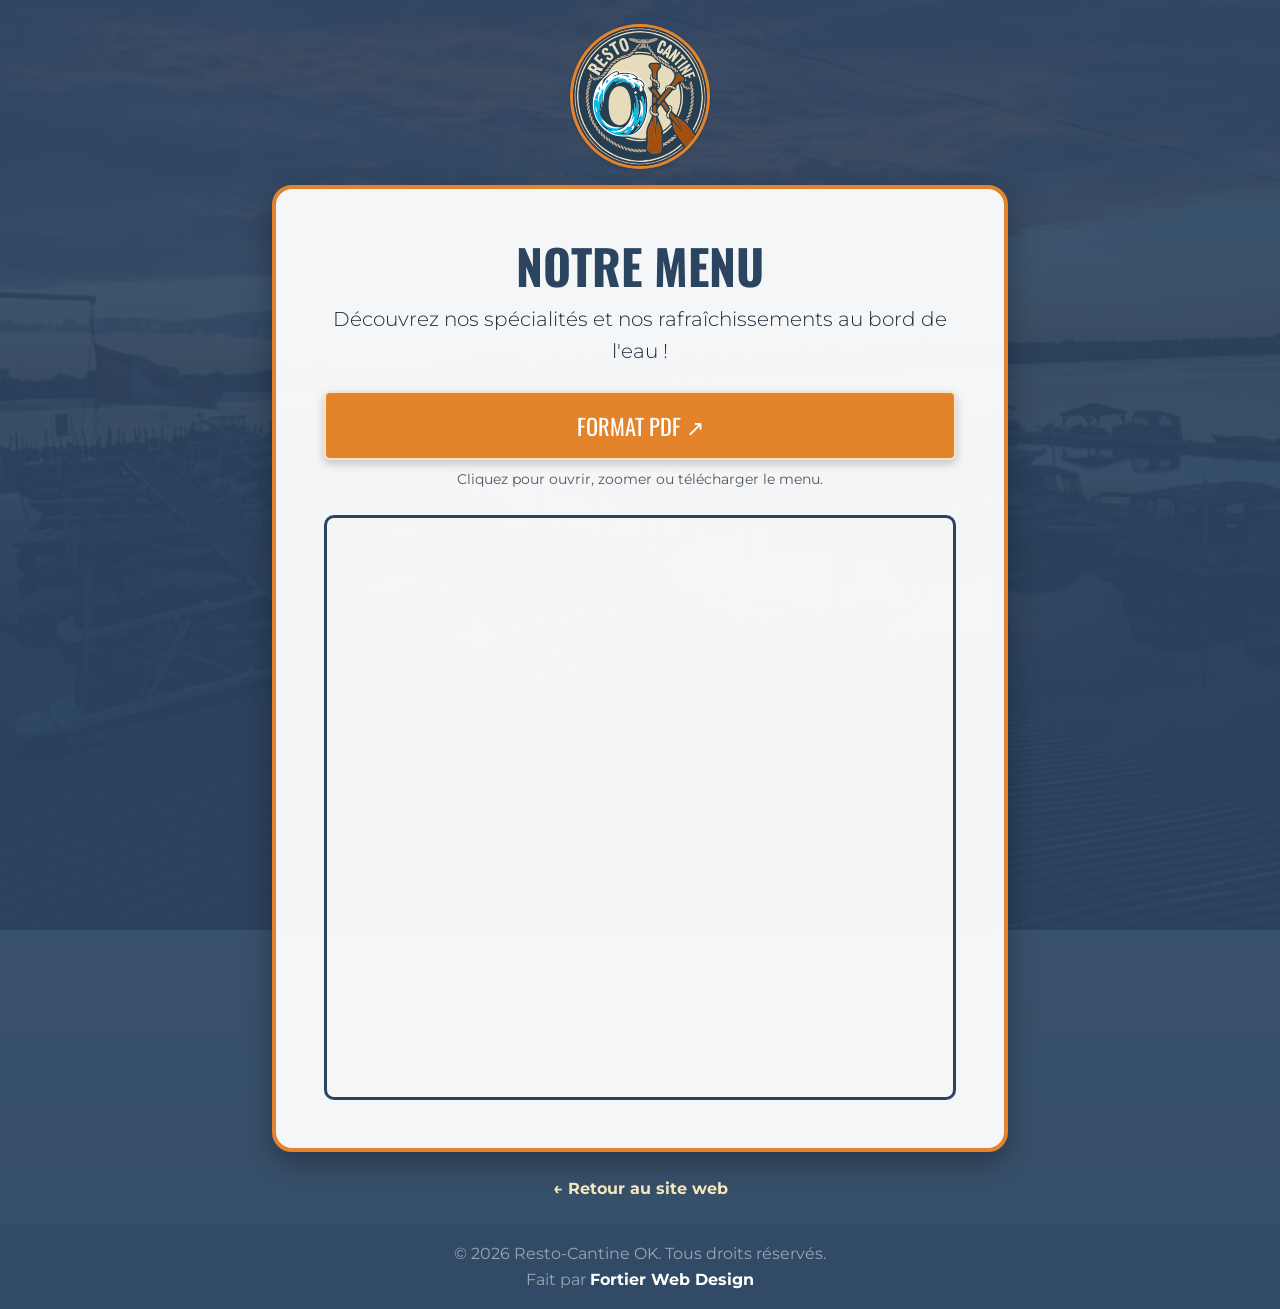
==== menu.html @ a5ab6b42 ".." ====
<!DOCTYPE html>
<html lang="fr">

<head>
    <meta charset="UTF-8">
    <meta name="viewport" content="width=device-width, initial-scale=1.0">
    <title>Notre Menu | Resto-Cantine OK</title>

    <meta name="description" content="Consultez le menu en ligne du Resto-Cantine OK à Sabrevois.">
    <meta name="robots" content="noindex, follow"> <link href="https://cdn.jsdelivr.net/npm/bootstrap@5.3.0/dist/css/bootstrap.min.css" rel="stylesheet">
    <link href="https://fonts.googleapis.com/css2?family=Oswald:wght@500;700&family=Montserrat:wght@400;700&display=swap" rel="stylesheet">
    
    <link rel="stylesheet" href="style.css">
    <style>
        /* Styles spécifiques pour la page Menu QR */
        .menu-bg {
            background: linear-gradient(rgba(43, 69, 97, 0.9), rgba(43, 69, 97, 0.95)), url('assets/IMG_4424.JPG') no-repeat center center fixed;
            background-size: cover;
            min-height: 100vh;
            color: white;
        }

        .menu-card {
            background-color: rgba(255, 255, 255, 0.95);
            border-radius: 20px;
            border: 4px solid var(--orange);
            box-shadow: 0 10px 30px rgba(0, 0, 0, 0.3);
            color: var(--dark-text);
        }

        .btn-menu-download {
            background-color: var(--orange);
            color: white;
            font-family: 'Oswald', sans-serif;
            font-size: 1.4rem;
            text-transform: uppercase;
            border: 2px solid var(--cream);
            padding: 12px 30px;
            transition: all 0.3s ease;
            box-shadow: 0 4px 10px rgba(0,0,0,0.2);
        }

        .btn-menu-download:hover {
            background-color: #c96f20;
            color: var(--cream);
            transform: translateY(-2px);
        }

        .pdf-container {
            position: relative;
            width: 100%;
            height: 65vh;
            border: 3px solid var(--navy);
            border-radius: 10px;
            overflow: hidden;
        }

        .back-home {
            color: var(--cream);
            text-decoration: none;
            font-weight: bold;
            transition: color 0.2s;
        }
        
        .back-home:hover {
            color: var(--orange);
        }
    </style>
</head>

<body class="menu-bg d-flex flex-column justify-content-between">

    <main class="container py-4 my-auto">
        <div class="row justify-content-center">
            <div class="col-md-10 col-lg-8 text-center">
                
                <a href="index.html">
                    <img src="assets/Logo1.6AvecFond.svg" alt="Logo Resto-Cantine OK" class="mb-3 shadow-sm" style="max-width: 140px; border-radius: 50%; border: 3px solid var(--orange);">
                </a>

                <div class="menu-card p-4 p-sm-5 mb-4">
                    <h1 class="display-5 fw-bold mb-2" style="color: var(--navy);">Notre Menu</h1>
                    <p class="lead mb-4">Découvrez nos spécialités et nos rafraîchissements au bord de l'eau !</p>
                    
                    <div class="mb-4">
                        <a href="assets/Cantine OKmenu.pdf" target="_blank" class="btn btn-menu-download w-100 py-3">
                            Format PDF ↗
                        </a>
                        <small class="text-muted d-block mt-2">Cliquez pour ouvrir, zoomer ou télécharger le menu.</small>
                    </div>

                    <div class="pdf-container d-none d-sm-block">
                        <iframe src="assets/Cantine OKmenu.pdf" width="100%" height="100%" style="border: none;">
                            <p>Votre navigateur ne prend pas en charge l'affichage des PDF. <a href="assets/Cantine OKmenu.pdf">Cliquez ici pour le télécharger.</a></p>
                        </iframe>
                    </div>
                </div>

                <p class="mb-0">
                    <a href="index.html" class="back-home">← Retour au site web</a>
                </p>

            </div>
        </div>
    </main>

    <footer class="text-center py-3" style="background-color: rgba(43, 69, 97, 0.4); border-top: none;">
        <div class="container text-white-50 fs-7">
            <p class="mb-0">© 2026 Resto-Cantine OK. Tous droits réservés.</p>
            <p class="mb-0">
                Fait par <a href="https://fortierwebdesign.ca/" class="text-white text-decoration-none fw-bold"
                    target="_blank">Fortier Web Design</a>
            </p>
        </div>
    </footer>

    <script src="https://cdn.jsdelivr.net/npm/bootstrap@5.3.0/dist/js/bootstrap.bundle.min.js"></script>
</body>

</html>
---- style.css ----
/* =========================================
   1. VARIABLES DE COULEURS
   ========================================= */
:root {
    --navy: #2B4561;       
    --orange: #E3832B;     
    --cream: #F5E6BE;      
    --ice-blue: #E3F2FD;   
    --dark-text: #1B2B3A;
}

/* =========================================
   2. RÉGLAGES GÉNÉRAUX
   ========================================= */
body {
    font-family: 'Montserrat', sans-serif;
    color: var(--dark-text);
    line-height: 1.6;
    margin: 0;
    overflow-x: hidden;
}

h1, h2, h3, h4 {
    font-family: 'Oswald', sans-serif;
    text-transform: uppercase;
}

/* =========================================
   3. SECTION HERO
   ======================================= */
.hero-section {
    background: linear-gradient(rgba(0,0,0,0.1), rgba(0,0,0,0.1)), 
                url('assets/IMG_4424.JPG');
    background-size: cover;
    background-position: center;
    min-height: 100vh;
    display: flex;
    flex-direction: column;
    justify-content: center;
    align-items: center;
}

.hero-logo {
    width: auto;
    max-width: 320px;
    height: auto;
    filter: drop-shadow(0px 10px 15px rgba(0,0,0,0.6));
}

.text-bandeau {
    background-color: rgba(43, 69, 97, 0.85);
    backdrop-filter: blur(8px);
    -webkit-backdrop-filter: blur(8px);
    border-top: 4px solid var(--orange);
    border-bottom: 4px solid var(--orange);
}

.badge-ouverture {
    display: inline-block;
    background-color: var(--orange);
    color: white;
    padding: 10px 30px;
    font-weight: bold;
    font-size: 1.6rem;
    border: 2px solid var(--cream);
    margin-top: 15px;
}

/* =========================================
   4. TITRES ET CRÈMERIE
   ========================================= */
.section-title {
    color: var(--navy);
    position: relative;
    padding-bottom: 15px;
    font-weight: 700;
}

.section-title::after {
    content: '';
    position: absolute;
    bottom: 0;
    left: 50%;
    transform: translateX(-50%);
    width: 70px;
    height: 4px;
    background-color: var(--orange);
}

.ice-cream-section { background-color: var(--ice-blue); }

.cremerie-logo {
    max-width: 260px;
    border-radius: 25px;
    border: 5px solid white;
    box-shadow: 0 10px 20px rgba(0,0,0,0.1);
}

.section-title-alt { color: var(--navy); font-weight: 700; }
.color-navy { color: var(--navy); }

/* =========================================
   5. CARTE ET FOOTER
   ========================================= */
.map-container {
    border: 8px solid var(--navy);
    border-radius: 15px;
    overflow: hidden;
    line-height: 0;
}

.border-orange {
    border-color: var(--orange) !important;
    width: 60px;
    margin: 20px auto;
    opacity: 1;
}

footer {
    background-color: var(--navy);
    border-top: 5px solid var(--orange);
}

@media (min-width: 992px) {
    .border-orange { margin: 20px 0; }
}

.navbar {
    background-color: var(--cream) !important; /* Utilise ton beige de marque #F4EAD4 */
    border-bottom: 3px solid var(--orange);    /* Ligne orange de rappel en dessous */
    box-shadow: 0 2px 10px rgba(0, 0, 0, 0.1);  /* Légère ombre pour détacher de la page au défilement */
    padding: 0.5rem 1rem;
}
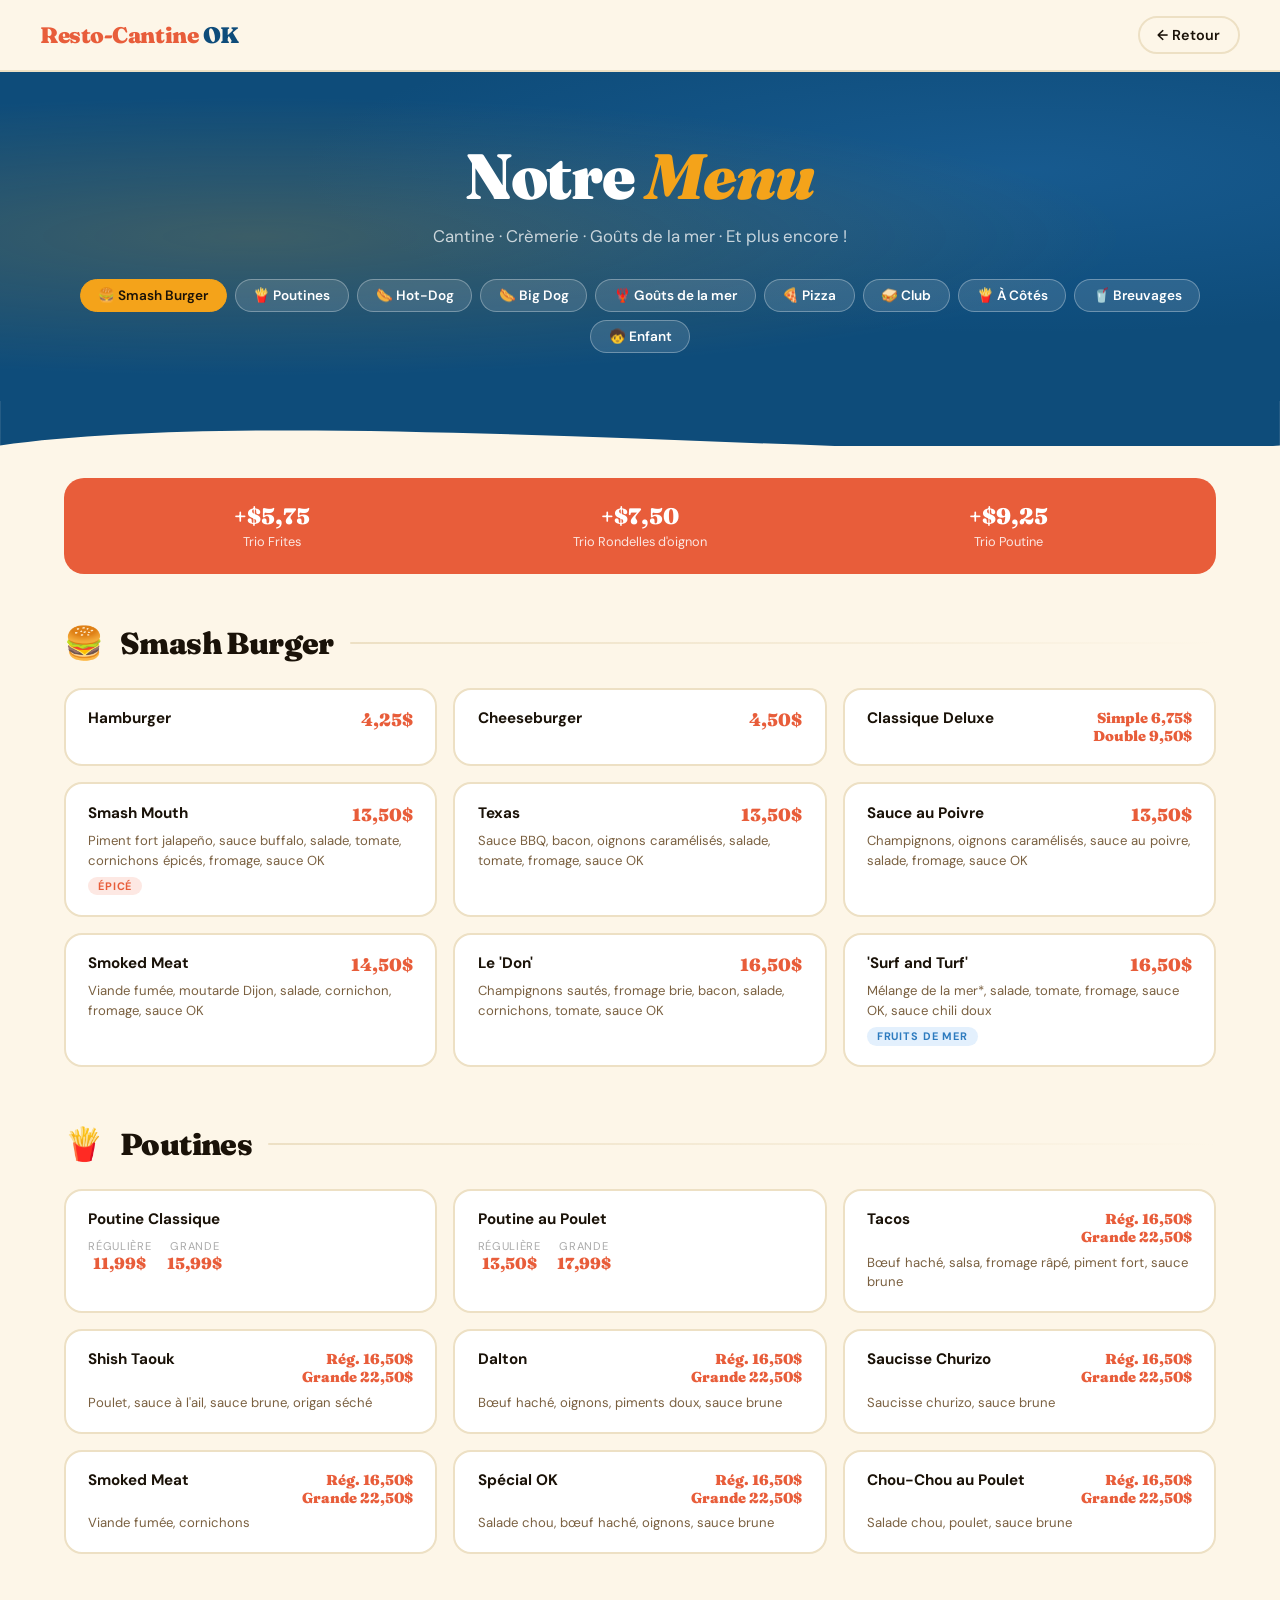
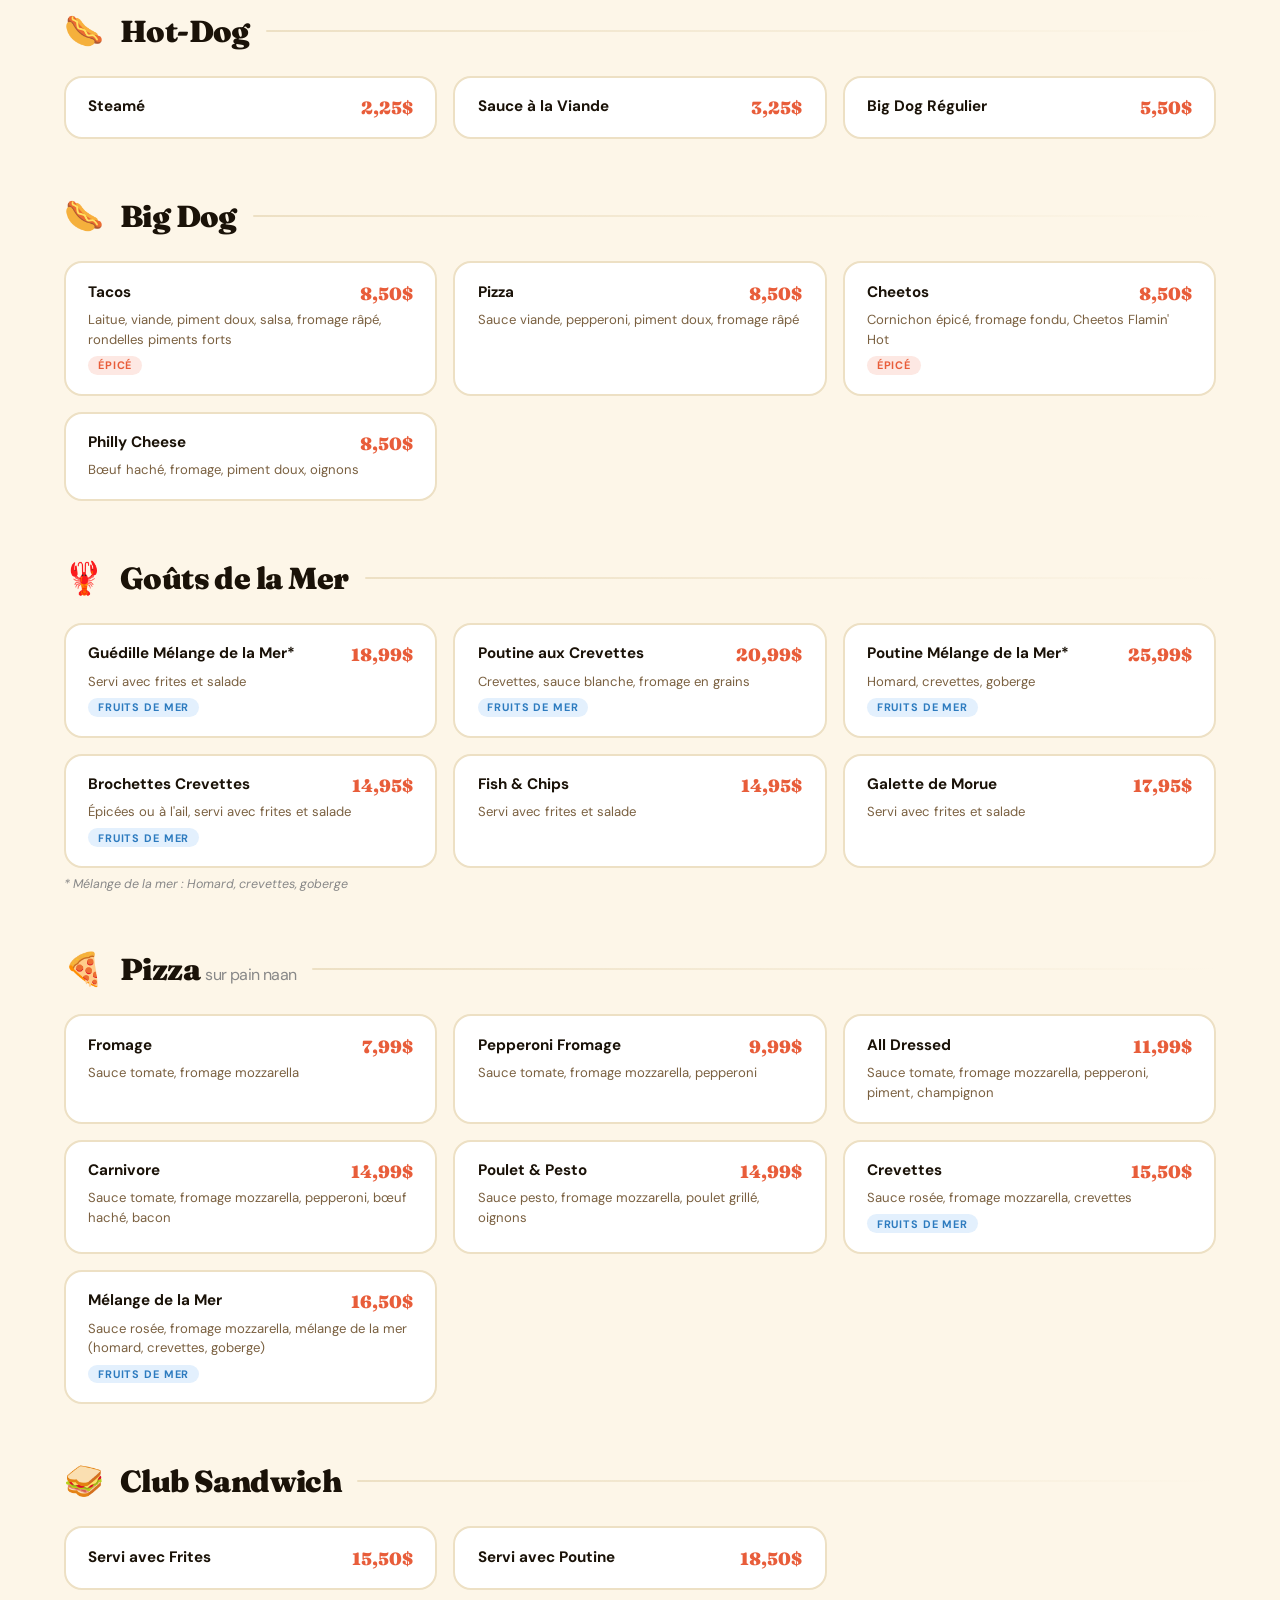
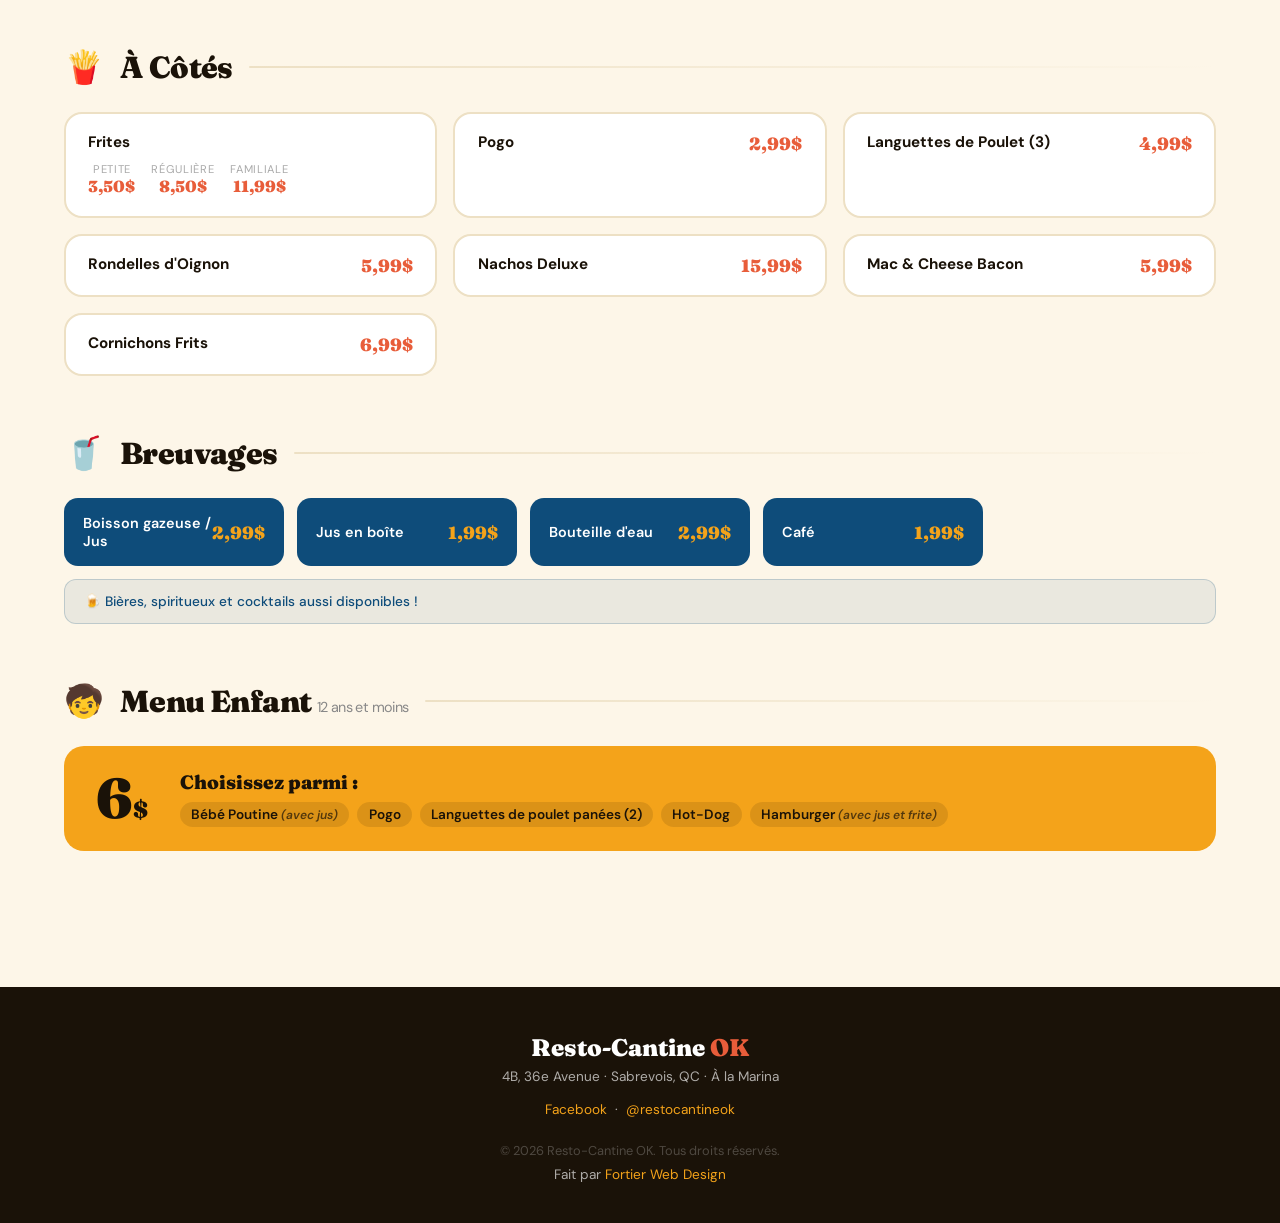
==== commit d6eaf964: "website3.0" ====
--- a/menu.html
+++ b/menu.html
@@ -1,120 +1,741 @@
 <!DOCTYPE html>
 <html lang="fr">
-
 <head>
-    <meta charset="UTF-8">
-    <meta name="viewport" content="width=device-width, initial-scale=1.0">
-    <title>Notre Menu | Resto-Cantine OK</title>
-
-    <meta name="description" content="Consultez le menu en ligne du Resto-Cantine OK à Sabrevois.">
-    <meta name="robots" content="noindex, follow"> <link href="https://cdn.jsdelivr.net/npm/bootstrap@5.3.0/dist/css/bootstrap.min.css" rel="stylesheet">
-    <link href="https://fonts.googleapis.com/css2?family=Oswald:wght@500;700&family=Montserrat:wght@400;700&display=swap" rel="stylesheet">
-    
-    <link rel="stylesheet" href="style.css">
-    <style>
-        /* Styles spécifiques pour la page Menu QR */
-        .menu-bg {
-            background: linear-gradient(rgba(43, 69, 97, 0.9), rgba(43, 69, 97, 0.95)), url('assets/IMG_4424.JPG') no-repeat center center fixed;
-            background-size: cover;
-            min-height: 100vh;
-            color: white;
-        }
-
-        .menu-card {
-            background-color: rgba(255, 255, 255, 0.95);
-            border-radius: 20px;
-            border: 4px solid var(--orange);
-            box-shadow: 0 10px 30px rgba(0, 0, 0, 0.3);
-            color: var(--dark-text);
-        }
-
-        .btn-menu-download {
-            background-color: var(--orange);
-            color: white;
-            font-family: 'Oswald', sans-serif;
-            font-size: 1.4rem;
-            text-transform: uppercase;
-            border: 2px solid var(--cream);
-            padding: 12px 30px;
-            transition: all 0.3s ease;
-            box-shadow: 0 4px 10px rgba(0,0,0,0.2);
-        }
-
-        .btn-menu-download:hover {
-            background-color: #c96f20;
-            color: var(--cream);
-            transform: translateY(-2px);
-        }
-
-        .pdf-container {
-            position: relative;
-            width: 100%;
-            height: 65vh;
-            border: 3px solid var(--navy);
-            border-radius: 10px;
-            overflow: hidden;
-        }
-
-        .back-home {
-            color: var(--cream);
-            text-decoration: none;
-            font-weight: bold;
-            transition: color 0.2s;
-        }
-        
-        .back-home:hover {
-            color: var(--orange);
-        }
-    </style>
+  <meta charset="UTF-8" />
+  <meta name="viewport" content="width=device-width, initial-scale=1.0" />
+  <title>Notre Menu | Resto-Cantine OK</title>
+  <link rel="preconnect" href="https://fonts.googleapis.com" />
+  <link rel="preconnect" href="https://fonts.gstatic.com" crossorigin />
+  <link href="https://fonts.googleapis.com/css2?family=Fraunces:ital,opsz,wght@0,9..144,400;0,9..144,700;0,9..144,900;1,9..144,400&family=DM+Sans:wght@300;400;500;600&display=swap" rel="stylesheet" />
+
+  <style>
+    *, *::before, *::after { box-sizing: border-box; margin: 0; padding: 0; }
+
+    :root {
+      --sun:   #F4A31A;
+      --coral: #E85D3A;
+      --sky:   #2D7BBF;
+      --water: #0E4C7A;
+      --cream: #FDF6E8;
+      --sand:  #EDE0C4;
+      --dark:  #1A1208;
+      --white: #FFFFFF;
+      --r: Fraunces, Georgia, serif;
+      --s: 'DM Sans', sans-serif;
+    }
+
+    html { scroll-behavior: smooth; }
+    body {
+      font-family: var(--s);
+      background: var(--cream);
+      color: var(--dark);
+      overflow-x: hidden;
+    }
+
+    /* ── NAV ── */
+    nav {
+      position: sticky; top: 0; z-index: 100;
+      display: flex; align-items: center; justify-content: space-between;
+      padding: 1rem 2.5rem;
+      background: rgba(253,246,232,0.95);
+      backdrop-filter: blur(10px);
+      border-bottom: 2px solid var(--sand);
+    }
+    .logo {
+      font-family: var(--r);
+      font-size: 1.4rem; font-weight: 900;
+      color: var(--coral); text-decoration: none;
+      letter-spacing: -0.02em;
+    }
+    .logo span { color: var(--water); }
+    .back-btn {
+      display: inline-flex; align-items: center; gap: 0.4rem;
+      font-size: 0.9rem; font-weight: 600;
+      color: var(--dark); text-decoration: none;
+      padding: 0.5rem 1.1rem;
+      border: 2px solid var(--sand);
+      border-radius: 100px;
+      transition: all 0.2s;
+    }
+    .back-btn:hover { border-color: var(--coral); color: var(--coral); }
+
+    /* ── HERO BANNER ── */
+    .menu-hero {
+      background: var(--water);
+      padding: 4rem 2rem 3rem;
+      text-align: center;
+      position: relative;
+      overflow: hidden;
+    }
+    .menu-hero::before {
+      content: '';
+      position: absolute; inset: 0;
+      background: radial-gradient(ellipse at 20% 50%, rgba(244,163,26,0.2) 0%, transparent 60%),
+                  radial-gradient(ellipse at 80% 30%, rgba(45,123,191,0.3) 0%, transparent 50%);
+    }
+    .menu-hero-inner { position: relative; z-index: 1; }
+    .menu-hero h1 {
+      font-family: var(--r);
+      font-size: clamp(2.5rem, 5vw, 4rem);
+      font-weight: 900;
+      color: var(--white);
+      letter-spacing: -0.02em;
+      margin-bottom: 0.6rem;
+    }
+    .menu-hero h1 em { font-style: italic; color: var(--sun); }
+    .menu-hero p {
+      color: rgba(255,255,255,0.75);
+      font-size: 1.05rem;
+      margin-bottom: 2rem;
+    }
+
+    /* ── FILTER TABS ── */
+    .filter-tabs {
+      display: flex; flex-wrap: wrap; gap: 0.5rem;
+      justify-content: center;
+      padding: 0 1rem;
+      position: relative; z-index: 1;
+    }
+    .tab-btn {
+      display: inline-block;
+      text-decoration: none;
+      background: rgba(255,255,255,0.12);
+      border: 1.5px solid rgba(255,255,255,0.3);
+      color: var(--white);
+      padding: 0.45rem 1.1rem;
+      border-radius: 100px;
+      font-size: 0.85rem;
+      font-weight: 600;
+      cursor: pointer;
+      transition: all 0.2s;
+      font-family: var(--s);
+    }
+    .tab-btn:hover, .tab-btn.active {
+      background: var(--sun);
+      border-color: var(--sun);
+      color: var(--dark);
+    }
+
+    /* ── WAVE ── */
+    .wave { overflow: hidden; line-height: 0; background: var(--cream); }
+    .wave svg { display: block; width: 100%; }
+
+    /* ── MENU GRID ── */
+    .menu-body {
+      max-width: 1200px;
+      margin: 0 auto;
+      padding: 2rem 1.5rem 5rem;
+    }
+
+    /* Section headings */
+    .menu-section {
+      margin-bottom: 3.5rem;
+      scroll-margin-top: 80px;
+    }
+    .section-header {
+      display: flex; align-items: center; gap: 1rem;
+      margin-bottom: 1.5rem;
+    }
+    .section-icon { font-size: 2rem; }
+    .section-header h2 {
+      font-family: var(--r);
+      font-size: 1.9rem; font-weight: 900;
+      letter-spacing: -0.02em;
+    }
+    .section-header .section-line {
+      flex: 1; height: 2px;
+      background: linear-gradient(to right, var(--sand), transparent);
+      border-radius: 2px;
+    }
+
+    /* Items grid */
+    .items-grid {
+      display: grid;
+      grid-template-columns: repeat(auto-fill, minmax(280px, 1fr));
+      gap: 1rem;
+    }
+    .items-grid.wide {
+      grid-template-columns: repeat(auto-fill, minmax(340px, 1fr));
+    }
+
+    /* Item card */
+    .item-card {
+      background: var(--white);
+      border: 2px solid var(--sand);
+      border-radius: 18px;
+      padding: 1.2rem 1.4rem;
+      display: flex; flex-direction: column;
+      gap: 0.4rem;
+      transition: transform 0.2s, box-shadow 0.2s, border-color 0.2s;
+    }
+    .item-card:hover {
+      transform: translateY(-3px);
+      box-shadow: 0 8px 30px rgba(0,0,0,0.08);
+      border-color: var(--coral);
+    }
+    .item-top {
+      display: flex; justify-content: space-between; align-items: flex-start;
+      gap: 0.5rem;
+    }
+    .item-name {
+      font-weight: 700; font-size: 0.95rem;
+      line-height: 1.3;
+    }
+    .item-price {
+      font-family: var(--r);
+      font-weight: 900;
+      font-size: 1.1rem;
+      color: var(--coral);
+      white-space: nowrap;
+    }
+    .item-price.dual {
+      font-size: 0.9rem;
+      text-align: right;
+    }
+    .item-desc {
+      font-size: 0.82rem;
+      color: #7a6040;
+      line-height: 1.5;
+    }
+    .item-badge {
+      display: inline-block;
+      font-size: 0.68rem;
+      font-weight: 700;
+      letter-spacing: 0.08em;
+      text-transform: uppercase;
+      padding: 0.15rem 0.6rem;
+      border-radius: 100px;
+      width: fit-content;
+    }
+    .badge-spicy { background: #fde8e3; color: var(--coral); }
+    .badge-sea   { background: #e3f0fd; color: var(--sky); }
+    .badge-new   { background: #fef3d0; color: #b07a00; }
+
+    /* Price row for items with multiple sizes */
+    .price-row {
+      display: flex; gap: 1rem; margin-top: 0.2rem;
+    }
+    .price-cell { text-align: center; }
+    .price-cell .size-label {
+      font-size: 0.7rem; color: #aaa; text-transform: uppercase; letter-spacing: 0.06em;
+    }
+    .price-cell .size-price {
+      font-family: var(--r); font-weight: 900; font-size: 1rem; color: var(--coral);
+    }
+
+    /* Trios highlight */
+    .trios-banner {
+      background: var(--coral);
+      color: var(--white);
+      border-radius: 20px;
+      padding: 1.5rem 2rem;
+      display: grid;
+      grid-template-columns: repeat(3, 1fr);
+      gap: 1rem;
+      text-align: center;
+      margin-bottom: 3rem;
+    }
+    .trio-item h3 {
+      font-family: var(--r);
+      font-size: 1.4rem; font-weight: 900;
+    }
+    .trio-item p { font-size: 0.8rem; opacity: 0.85; margin-top: 0.2rem; }
+
+    /* Enfant section */
+    .enfant-box {
+      background: var(--sun);
+      border-radius: 20px;
+      padding: 1.5rem 2rem;
+      display: flex; align-items: center; gap: 2rem;
+      flex-wrap: wrap;
+    }
+    .enfant-price {
+      font-family: var(--r);
+      font-size: 3.5rem; font-weight: 900;
+      color: var(--dark);
+      line-height: 1;
+    }
+    .enfant-price span { font-size: 1.5rem; }
+    .enfant-items { flex: 1; }
+    .enfant-items h3 {
+      font-family: var(--r); font-size: 1.2rem; font-weight: 900;
+      margin-bottom: 0.5rem;
+    }
+    .enfant-items ul {
+      list-style: none; display: flex; flex-wrap: wrap; gap: 0.5rem;
+    }
+    .enfant-items ul li {
+      background: rgba(0,0,0,0.1);
+      padding: 0.25rem 0.7rem;
+      border-radius: 100px;
+      font-size: 0.85rem;
+      font-weight: 600;
+    }
+    .enfant-note { font-size: 0.8rem; opacity: 0.75; margin-top: 0.5rem; }
+
+    /* Breuvages */
+    .breuvages-grid {
+      display: grid;
+      grid-template-columns: repeat(auto-fill, minmax(200px, 1fr));
+      gap: 0.8rem;
+    }
+    .breuvage-card {
+      background: var(--water);
+      color: var(--white);
+      border-radius: 14px;
+      padding: 1rem 1.2rem;
+      display: flex; justify-content: space-between; align-items: center;
+    }
+    .breuvage-name { font-weight: 600; font-size: 0.9rem; }
+    .breuvage-price {
+      font-family: var(--r); font-weight: 900; font-size: 1.1rem; color: var(--sun);
+    }
+    .biere-note {
+      margin-top: 0.8rem;
+      background: rgba(14,76,122,0.08);
+      border: 1.5px solid rgba(14,76,122,0.2);
+      border-radius: 12px;
+      padding: 0.8rem 1.2rem;
+      font-size: 0.85rem;
+      color: var(--water);
+      font-weight: 500;
+    }
+
+    /* Note mer */
+    .mer-note {
+      font-size: 0.78rem; color: #888;
+      margin-top: 0.5rem;
+      font-style: italic;
+    }
+
+    /* ── FOOTER ── */
+    footer {
+      background: var(--dark);
+      color: rgba(255,255,255,0.65);
+      padding: 2.5rem;
+      text-align: center;
+    }
+    .footer-logo { font-family: var(--r); font-size: 1.5rem; font-weight: 900; color: var(--white); }
+    .footer-logo span { color: var(--coral); }
+    footer p { font-size: 0.85rem; margin-top: 0.4rem; }
+    footer a { color: var(--sun); text-decoration: none; }
+    footer a:hover { text-decoration: underline; }
+
+    /* ── RESPONSIVE ── */
+    @media (max-width: 600px) {
+      nav { padding: 0.8rem 1.2rem; }
+      .menu-hero { padding: 3rem 1.2rem 2rem; }
+      .trios-banner { grid-template-columns: 1fr; }
+      .items-grid, .items-grid.wide { grid-template-columns: 1fr; }
+      .breuvages-grid { grid-template-columns: 1fr 1fr; }
+    }
+  </style>
 </head>
-
-<body class="menu-bg d-flex flex-column justify-content-between">
-
-    <main class="container py-4 my-auto">
-        <div class="row justify-content-center">
-            <div class="col-md-10 col-lg-8 text-center">
-                
-                <a href="index.html">
-                    <img src="assets/Logo1.6AvecFond.svg" alt="Logo Resto-Cantine OK" class="mb-3 shadow-sm" style="max-width: 140px; border-radius: 50%; border: 3px solid var(--orange);">
-                </a>
-
-                <div class="menu-card p-4 p-sm-5 mb-4">
-                    <h1 class="display-5 fw-bold mb-2" style="color: var(--navy);">Notre Menu</h1>
-                    <p class="lead mb-4">Découvrez nos spécialités et nos rafraîchissements au bord de l'eau !</p>
-                    
-                    <div class="mb-4">
-                        <a href="assets/Cantine OKmenu.pdf" target="_blank" class="btn btn-menu-download w-100 py-3">
-                            Format PDF ↗
-                        </a>
-                        <small class="text-muted d-block mt-2">Cliquez pour ouvrir, zoomer ou télécharger le menu.</small>
-                    </div>
-
-                    <div class="pdf-container d-none d-sm-block">
-                        <iframe src="assets/Cantine OKmenu.pdf" width="100%" height="100%" style="border: none;">
-                            <p>Votre navigateur ne prend pas en charge l'affichage des PDF. <a href="assets/Cantine OKmenu.pdf">Cliquez ici pour le télécharger.</a></p>
-                        </iframe>
-                    </div>
-                </div>
-
-                <p class="mb-0">
-                    <a href="index.html" class="back-home">← Retour au site web</a>
-                </p>
-
-            </div>
-        </div>
-    </main>
-
-    <footer class="text-center py-3" style="background-color: rgba(43, 69, 97, 0.4); border-top: none;">
-        <div class="container text-white-50 fs-7">
-            <p class="mb-0">© 2026 Resto-Cantine OK. Tous droits réservés.</p>
-            <p class="mb-0">
-                Fait par <a href="https://fortierwebdesign.ca/" class="text-white text-decoration-none fw-bold"
-                    target="_blank">Fortier Web Design</a>
-            </p>
-        </div>
-    </footer>
-
-    <script src="https://cdn.jsdelivr.net/npm/bootstrap@5.3.0/dist/js/bootstrap.bundle.min.js"></script>
+<body>
+
+<!-- NAV -->
+<nav>
+  <a class="logo" href="index.html">Resto-Cantine <span>OK</span></a>
+  <a class="back-btn" href="index.html">← Retour</a>
+</nav>
+
+<!-- HERO -->
+<div class="menu-hero">
+  <div class="menu-hero-inner">
+    <h1>Notre <em>Menu</em></h1>
+    <p>Cantine · Crèmerie · Goûts de la mer · Et plus encore !</p>
+
+    <div class="filter-tabs">
+      <a class="tab-btn active" href="#smash">🍔 Smash Burger</a>
+      <a class="tab-btn" href="#poutines">🍟 Poutines</a>
+      <a class="tab-btn" href="#hotdog">🌭 Hot-Dog</a>
+      <a class="tab-btn" href="#bigdog">🌭 Big Dog</a>
+      <a class="tab-btn" href="#mer">🦞 Goûts de la mer</a>
+      <a class="tab-btn" href="#pizza">🍕 Pizza</a>
+      <a class="tab-btn" href="#club">🥪 Club</a>
+      <a class="tab-btn" href="#cotes">🍟 À Côtés</a>
+      <a class="tab-btn" href="#breuvages">🥤 Breuvages</a>
+      <a class="tab-btn" href="#enfant">🧒 Enfant</a>
+    </div>
+  </div>
+</div>
+
+<div class="wave">
+  <svg viewBox="0 0 1440 50" xmlns="http://www.w3.org/2000/svg">
+    <path d="M0,50 C360,0 1080,80 1440,50 L1440,0 L0,0 Z" fill="#0E4C7A"/>
+  </svg>
+</div>
+
+<div class="menu-body">
+
+  <!-- TRIOS -->
+  <div class="trios-banner">
+    <div class="trio-item"><h3>+$5,75</h3><p>Trio Frites</p></div>
+    <div class="trio-item"><h3>+$7,50</h3><p>Trio Rondelles d'oignon</p></div>
+    <div class="trio-item"><h3>+$9,25</h3><p>Trio Poutine</p></div>
+  </div>
+
+  <!-- SMASH BURGER -->
+  <div class="menu-section" id="smash">
+    <div class="section-header">
+      <span class="section-icon">🍔</span>
+      <h2>Smash Burger</h2>
+      <div class="section-line"></div>
+    </div>
+    <div class="items-grid wide">
+      <div class="item-card">
+        <div class="item-top"><span class="item-name">Hamburger</span><span class="item-price">4,25$</span></div>
+      </div>
+      <div class="item-card">
+        <div class="item-top"><span class="item-name">Cheeseburger</span><span class="item-price">4,50$</span></div>
+      </div>
+      <div class="item-card">
+        <div class="item-top">
+          <span class="item-name">Classique Deluxe</span>
+          <span class="item-price dual">Simple 6,75$<br/>Double 9,50$</span>
+        </div>
+      </div>
+      <div class="item-card">
+        <div class="item-top"><span class="item-name">Smash Mouth</span><span class="item-price">13,50$</span></div>
+        <span class="item-desc">Piment fort jalapeño, sauce buffalo, salade, tomate, cornichons épicés, fromage, sauce OK</span>
+        <span class="item-badge badge-spicy">Épicé</span>
+      </div>
+      <div class="item-card">
+        <div class="item-top"><span class="item-name">Texas</span><span class="item-price">13,50$</span></div>
+        <span class="item-desc">Sauce BBQ, bacon, oignons caramélisés, salade, tomate, fromage, sauce OK</span>
+      </div>
+      <div class="item-card">
+        <div class="item-top"><span class="item-name">Sauce au Poivre</span><span class="item-price">13,50$</span></div>
+        <span class="item-desc">Champignons, oignons caramélisés, sauce au poivre, salade, fromage, sauce OK</span>
+      </div>
+      <div class="item-card">
+        <div class="item-top"><span class="item-name">Smoked Meat</span><span class="item-price">14,50$</span></div>
+        <span class="item-desc">Viande fumée, moutarde Dijon, salade, cornichon, fromage, sauce OK</span>
+      </div>
+      <div class="item-card">
+        <div class="item-top"><span class="item-name">Le 'Don'</span><span class="item-price">16,50$</span></div>
+        <span class="item-desc">Champignons sautés, fromage brie, bacon, salade, cornichons, tomate, sauce OK</span>
+      </div>
+      <div class="item-card">
+        <div class="item-top"><span class="item-name">'Surf and Turf'</span><span class="item-price">16,50$</span></div>
+        <span class="item-desc">Mélange de la mer*, salade, tomate, fromage, sauce OK, sauce chili doux</span>
+        <span class="item-badge badge-sea">Fruits de mer</span>
+      </div>
+    </div>
+  </div>
+
+  <!-- POUTINES -->
+  <div class="menu-section" id="poutines">
+    <div class="section-header">
+      <span class="section-icon">🍟</span>
+      <h2>Poutines</h2>
+      <div class="section-line"></div>
+    </div>
+    <div class="items-grid wide">
+      <div class="item-card">
+        <div class="item-top"><span class="item-name">Poutine Classique</span></div>
+        <div class="price-row">
+          <div class="price-cell"><p class="size-label">Régulière</p><p class="size-price">11,99$</p></div>
+          <div class="price-cell"><p class="size-label">Grande</p><p class="size-price">15,99$</p></div>
+        </div>
+      </div>
+      <div class="item-card">
+        <div class="item-top"><span class="item-name">Poutine au Poulet</span></div>
+        <div class="price-row">
+          <div class="price-cell"><p class="size-label">Régulière</p><p class="size-price">13,50$</p></div>
+          <div class="price-cell"><p class="size-label">Grande</p><p class="size-price">17,99$</p></div>
+        </div>
+      </div>
+      <div class="item-card">
+        <div class="item-top">
+          <span class="item-name">Tacos</span>
+          <span class="item-price dual">Rég. 16,50$<br/>Grande 22,50$</span>
+        </div>
+        <span class="item-desc">Bœuf haché, salsa, fromage râpé, piment fort, sauce brune</span>
+      </div>
+      <div class="item-card">
+        <div class="item-top">
+          <span class="item-name">Shish Taouk</span>
+          <span class="item-price dual">Rég. 16,50$<br/>Grande 22,50$</span>
+        </div>
+        <span class="item-desc">Poulet, sauce à l'ail, sauce brune, origan séché</span>
+      </div>
+      <div class="item-card">
+        <div class="item-top">
+          <span class="item-name">Dalton</span>
+          <span class="item-price dual">Rég. 16,50$<br/>Grande 22,50$</span>
+        </div>
+        <span class="item-desc">Bœuf haché, oignons, piments doux, sauce brune</span>
+      </div>
+      <div class="item-card">
+        <div class="item-top">
+          <span class="item-name">Saucisse Churizo</span>
+          <span class="item-price dual">Rég. 16,50$<br/>Grande 22,50$</span>
+        </div>
+        <span class="item-desc">Saucisse churizo, sauce brune</span>
+      </div>
+      <div class="item-card">
+        <div class="item-top">
+          <span class="item-name">Smoked Meat</span>
+          <span class="item-price dual">Rég. 16,50$<br/>Grande 22,50$</span>
+        </div>
+        <span class="item-desc">Viande fumée, cornichons</span>
+      </div>
+      <div class="item-card">
+        <div class="item-top">
+          <span class="item-name">Spécial OK</span>
+          <span class="item-price dual">Rég. 16,50$<br/>Grande 22,50$</span>
+        </div>
+        <span class="item-desc">Salade chou, bœuf haché, oignons, sauce brune</span>
+      </div>
+      <div class="item-card">
+        <div class="item-top">
+          <span class="item-name">Chou-Chou au Poulet</span>
+          <span class="item-price dual">Rég. 16,50$<br/>Grande 22,50$</span>
+        </div>
+        <span class="item-desc">Salade chou, poulet, sauce brune</span>
+      </div>
+    </div>
+  </div>
+
+  <!-- HOT DOG -->
+  <div class="menu-section" id="hotdog">
+    <div class="section-header">
+      <span class="section-icon">🌭</span>
+      <h2>Hot-Dog</h2>
+      <div class="section-line"></div>
+    </div>
+    <div class="items-grid">
+      <div class="item-card">
+        <div class="item-top"><span class="item-name">Steamé</span><span class="item-price">2,25$</span></div>
+      </div>
+      <div class="item-card">
+        <div class="item-top"><span class="item-name">Sauce à la Viande</span><span class="item-price">3,25$</span></div>
+      </div>
+      <div class="item-card">
+        <div class="item-top"><span class="item-name">Big Dog Régulier</span><span class="item-price">5,50$</span></div>
+      </div>
+    </div>
+  </div>
+
+  <!-- BIG DOG -->
+  <div class="menu-section" id="bigdog">
+    <div class="section-header">
+      <span class="section-icon">🌭</span>
+      <h2>Big Dog</h2>
+      <div class="section-line"></div>
+    </div>
+    <div class="items-grid">
+      <div class="item-card">
+        <div class="item-top"><span class="item-name">Tacos</span><span class="item-price">8,50$</span></div>
+        <span class="item-desc">Laitue, viande, piment doux, salsa, fromage râpé, rondelles piments forts</span>
+        <span class="item-badge badge-spicy">Épicé</span>
+      </div>
+      <div class="item-card">
+        <div class="item-top"><span class="item-name">Pizza</span><span class="item-price">8,50$</span></div>
+        <span class="item-desc">Sauce viande, pepperoni, piment doux, fromage râpé</span>
+      </div>
+      <div class="item-card">
+        <div class="item-top"><span class="item-name">Cheetos</span><span class="item-price">8,50$</span></div>
+        <span class="item-desc">Cornichon épicé, fromage fondu, Cheetos Flamin' Hot</span>
+        <span class="item-badge badge-spicy">Épicé</span>
+      </div>
+      <div class="item-card">
+        <div class="item-top"><span class="item-name">Philly Cheese</span><span class="item-price">8,50$</span></div>
+        <span class="item-desc">Bœuf haché, fromage, piment doux, oignons</span>
+      </div>
+    </div>
+  </div>
+
+  <!-- GOÛTS DE LA MER -->
+  <div class="menu-section" id="mer">
+    <div class="section-header">
+      <span class="section-icon">🦞</span>
+      <h2>Goûts de la Mer</h2>
+      <div class="section-line"></div>
+    </div>
+    <div class="items-grid wide">
+      <div class="item-card">
+        <div class="item-top"><span class="item-name">Guédille Mélange de la Mer*</span><span class="item-price">18,99$</span></div>
+        <span class="item-desc">Servi avec frites et salade</span>
+        <span class="item-badge badge-sea">Fruits de mer</span>
+      </div>
+      <div class="item-card">
+        <div class="item-top"><span class="item-name">Poutine aux Crevettes</span><span class="item-price">20,99$</span></div>
+        <span class="item-desc">Crevettes, sauce blanche, fromage en grains</span>
+        <span class="item-badge badge-sea">Fruits de mer</span>
+      </div>
+      <div class="item-card">
+        <div class="item-top"><span class="item-name">Poutine Mélange de la Mer*</span><span class="item-price">25,99$</span></div>
+        <span class="item-desc">Homard, crevettes, goberge</span>
+        <span class="item-badge badge-sea">Fruits de mer</span>
+      </div>
+      <div class="item-card">
+        <div class="item-top"><span class="item-name">Brochettes Crevettes</span><span class="item-price">14,95$</span></div>
+        <span class="item-desc">Épicées ou à l'ail, servi avec frites et salade</span>
+        <span class="item-badge badge-sea">Fruits de mer</span>
+      </div>
+      <div class="item-card">
+        <div class="item-top"><span class="item-name">Fish & Chips</span><span class="item-price">14,95$</span></div>
+        <span class="item-desc">Servi avec frites et salade</span>
+      </div>
+      <div class="item-card">
+        <div class="item-top"><span class="item-name">Galette de Morue</span><span class="item-price">17,95$</span></div>
+        <span class="item-desc">Servi avec frites et salade</span>
+      </div>
+    </div>
+    <p class="mer-note">* Mélange de la mer : Homard, crevettes, goberge</p>
+  </div>
+
+  <!-- PIZZA -->
+  <div class="menu-section" id="pizza">
+    <div class="section-header">
+      <span class="section-icon">🍕</span>
+      <h2>Pizza <small style="font-size:1rem;font-weight:400;font-family:var(--s);color:#888">sur pain naan</small></h2>
+      <div class="section-line"></div>
+    </div>
+    <div class="items-grid">
+      <div class="item-card">
+        <div class="item-top"><span class="item-name">Fromage</span><span class="item-price">7,99$</span></div>
+        <span class="item-desc">Sauce tomate, fromage mozzarella</span>
+      </div>
+      <div class="item-card">
+        <div class="item-top"><span class="item-name">Pepperoni Fromage</span><span class="item-price">9,99$</span></div>
+        <span class="item-desc">Sauce tomate, fromage mozzarella, pepperoni</span>
+      </div>
+      <div class="item-card">
+        <div class="item-top"><span class="item-name">All Dressed</span><span class="item-price">11,99$</span></div>
+        <span class="item-desc">Sauce tomate, fromage mozzarella, pepperoni, piment, champignon</span>
+      </div>
+      <div class="item-card">
+        <div class="item-top"><span class="item-name">Carnivore</span><span class="item-price">14,99$</span></div>
+        <span class="item-desc">Sauce tomate, fromage mozzarella, pepperoni, bœuf haché, bacon</span>
+      </div>
+      <div class="item-card">
+        <div class="item-top"><span class="item-name">Poulet & Pesto</span><span class="item-price">14,99$</span></div>
+        <span class="item-desc">Sauce pesto, fromage mozzarella, poulet grillé, oignons</span>
+      </div>
+      <div class="item-card">
+        <div class="item-top"><span class="item-name">Crevettes</span><span class="item-price">15,50$</span></div>
+        <span class="item-desc">Sauce rosée, fromage mozzarella, crevettes</span>
+        <span class="item-badge badge-sea">Fruits de mer</span>
+      </div>
+      <div class="item-card">
+        <div class="item-top"><span class="item-name">Mélange de la Mer</span><span class="item-price">16,50$</span></div>
+        <span class="item-desc">Sauce rosée, fromage mozzarella, mélange de la mer (homard, crevettes, goberge)</span>
+        <span class="item-badge badge-sea">Fruits de mer</span>
+      </div>
+    </div>
+  </div>
+
+  <!-- CLUB SANDWICH -->
+  <div class="menu-section" id="club">
+    <div class="section-header">
+      <span class="section-icon">🥪</span>
+      <h2>Club Sandwich</h2>
+      <div class="section-line"></div>
+    </div>
+    <div class="items-grid">
+      <div class="item-card">
+        <div class="item-top"><span class="item-name">Servi avec Frites</span><span class="item-price">15,50$</span></div>
+      </div>
+      <div class="item-card">
+        <div class="item-top"><span class="item-name">Servi avec Poutine</span><span class="item-price">18,50$</span></div>
+      </div>
+    </div>
+  </div>
+
+  <!-- À CÔTÉS -->
+  <div class="menu-section" id="cotes">
+    <div class="section-header">
+      <span class="section-icon">🍟</span>
+      <h2>À Côtés</h2>
+      <div class="section-line"></div>
+    </div>
+    <div class="items-grid">
+      <div class="item-card">
+        <div class="item-top"><span class="item-name">Frites</span></div>
+        <div class="price-row">
+          <div class="price-cell"><p class="size-label">Petite</p><p class="size-price">3,50$</p></div>
+          <div class="price-cell"><p class="size-label">Régulière</p><p class="size-price">8,50$</p></div>
+          <div class="price-cell"><p class="size-label">Familiale</p><p class="size-price">11,99$</p></div>
+        </div>
+      </div>
+      <div class="item-card">
+        <div class="item-top"><span class="item-name">Pogo</span><span class="item-price">2,99$</span></div>
+      </div>
+      <div class="item-card">
+        <div class="item-top"><span class="item-name">Languettes de Poulet (3)</span><span class="item-price">4,99$</span></div>
+      </div>
+      <div class="item-card">
+        <div class="item-top"><span class="item-name">Rondelles d'Oignon</span><span class="item-price">5,99$</span></div>
+      </div>
+      <div class="item-card">
+        <div class="item-top"><span class="item-name">Nachos Deluxe</span><span class="item-price">15,99$</span></div>
+      </div>
+      <div class="item-card">
+        <div class="item-top"><span class="item-name">Mac & Cheese Bacon</span><span class="item-price">5,99$</span></div>
+      </div>
+      <div class="item-card">
+        <div class="item-top"><span class="item-name">Cornichons Frits</span><span class="item-price">6,99$</span></div>
+      </div>
+    </div>
+  </div>
+
+  <!-- BREUVAGES -->
+  <div class="menu-section" id="breuvages">
+    <div class="section-header">
+      <span class="section-icon">🥤</span>
+      <h2>Breuvages</h2>
+      <div class="section-line"></div>
+    </div>
+    <div class="breuvages-grid">
+      <div class="breuvage-card"><span class="breuvage-name">Boisson gazeuse / Jus</span><span class="breuvage-price">2,99$</span></div>
+      <div class="breuvage-card"><span class="breuvage-name">Jus en boîte</span><span class="breuvage-price">1,99$</span></div>
+      <div class="breuvage-card"><span class="breuvage-name">Bouteille d'eau</span><span class="breuvage-price">2,99$</span></div>
+      <div class="breuvage-card"><span class="breuvage-name">Café</span><span class="breuvage-price">1,99$</span></div>
+    </div>
+    <p class="biere-note">🍺 Bières, spiritueux et cocktails aussi disponibles !</p>
+  </div>
+
+  <!-- ENFANT -->
+  <div class="menu-section" id="enfant">
+    <div class="section-header">
+      <span class="section-icon">🧒</span>
+      <h2>Menu Enfant <small style="font-size:0.9rem;font-weight:400;font-family:var(--s);color:#888">12 ans et moins</small></h2>
+      <div class="section-line"></div>
+    </div>
+    <div class="enfant-box">
+      <div class="enfant-price">6<span>$</span></div>
+      <div class="enfant-items">
+        <h3>Choisissez parmi :</h3>
+        <ul>
+          <li>Bébé Poutine <em style="font-size:0.75rem;opacity:0.7">(avec jus)</em></li>
+          <li>Pogo</li>
+          <li>Languettes de poulet panées (2)</li>
+          <li>Hot-Dog</li>
+          <li>Hamburger <em style="font-size:0.75rem;opacity:0.7">(avec jus et frite)</em></li>
+        </ul>
+      </div>
+    </div>
+  </div>
+
+</div><!-- end menu-body -->
+
+<!-- FOOTER -->
+<footer>
+  <p class="footer-logo">Resto-Cantine <span>OK</span></p>
+  <p>4B, 36e Avenue · Sabrevois, QC · À la Marina</p>
+  <p style="margin-top:1rem">
+    <a href="https://www.facebook.com/share/1KRWphJnM5/?mibextid=wwXIfr" target="_blank">Facebook</a>
+    &nbsp;·&nbsp;
+    <a href="https://www.instagram.com/restocantineok" target="_blank">@restocantineok</a>
+  </p>
+  <p style="margin-top:1.5rem;opacity:0.35;font-size:0.8rem">© 2026 Resto-Cantine OK. Tous droits réservés.</p>
+  <p>Fait par <a href="https://fortierwebdesign.ca">Fortier Web Design</a></p>
+</footer>
+
+
+
 </body>
-
-</html>+</html>
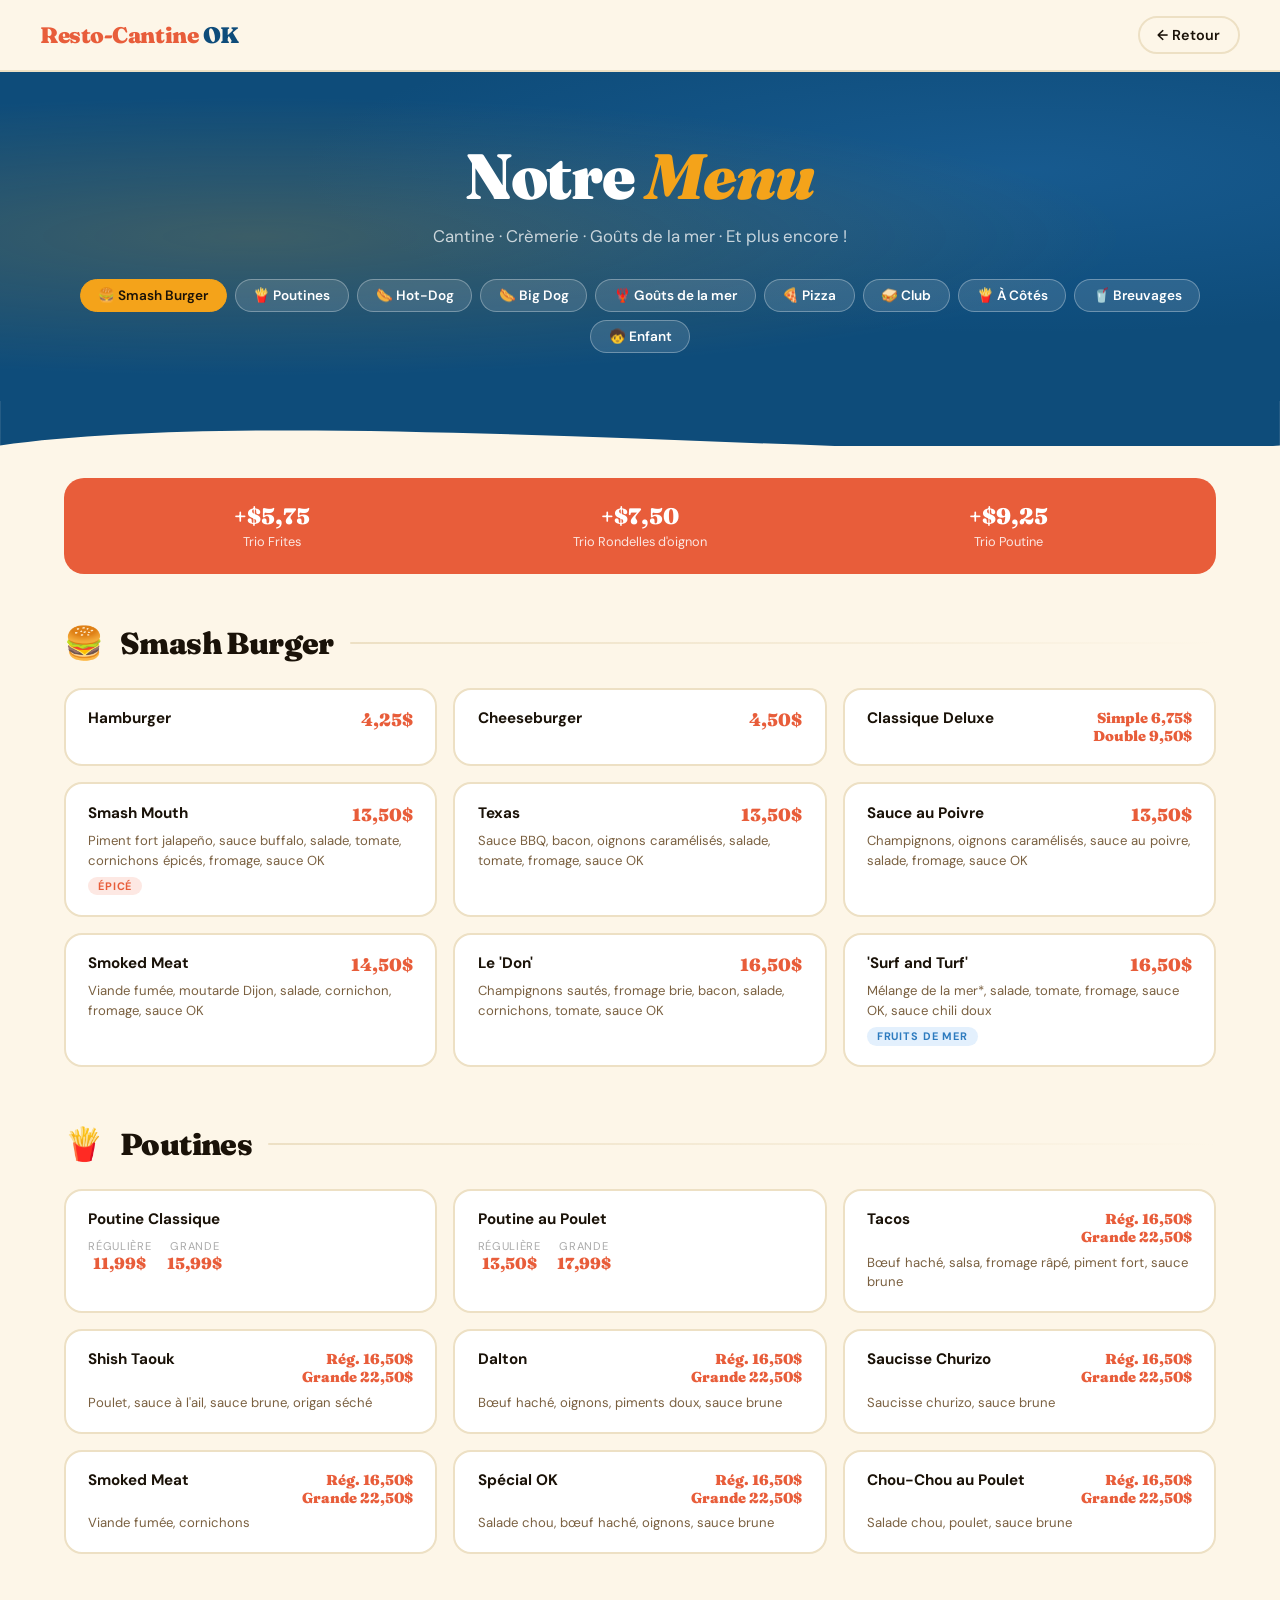
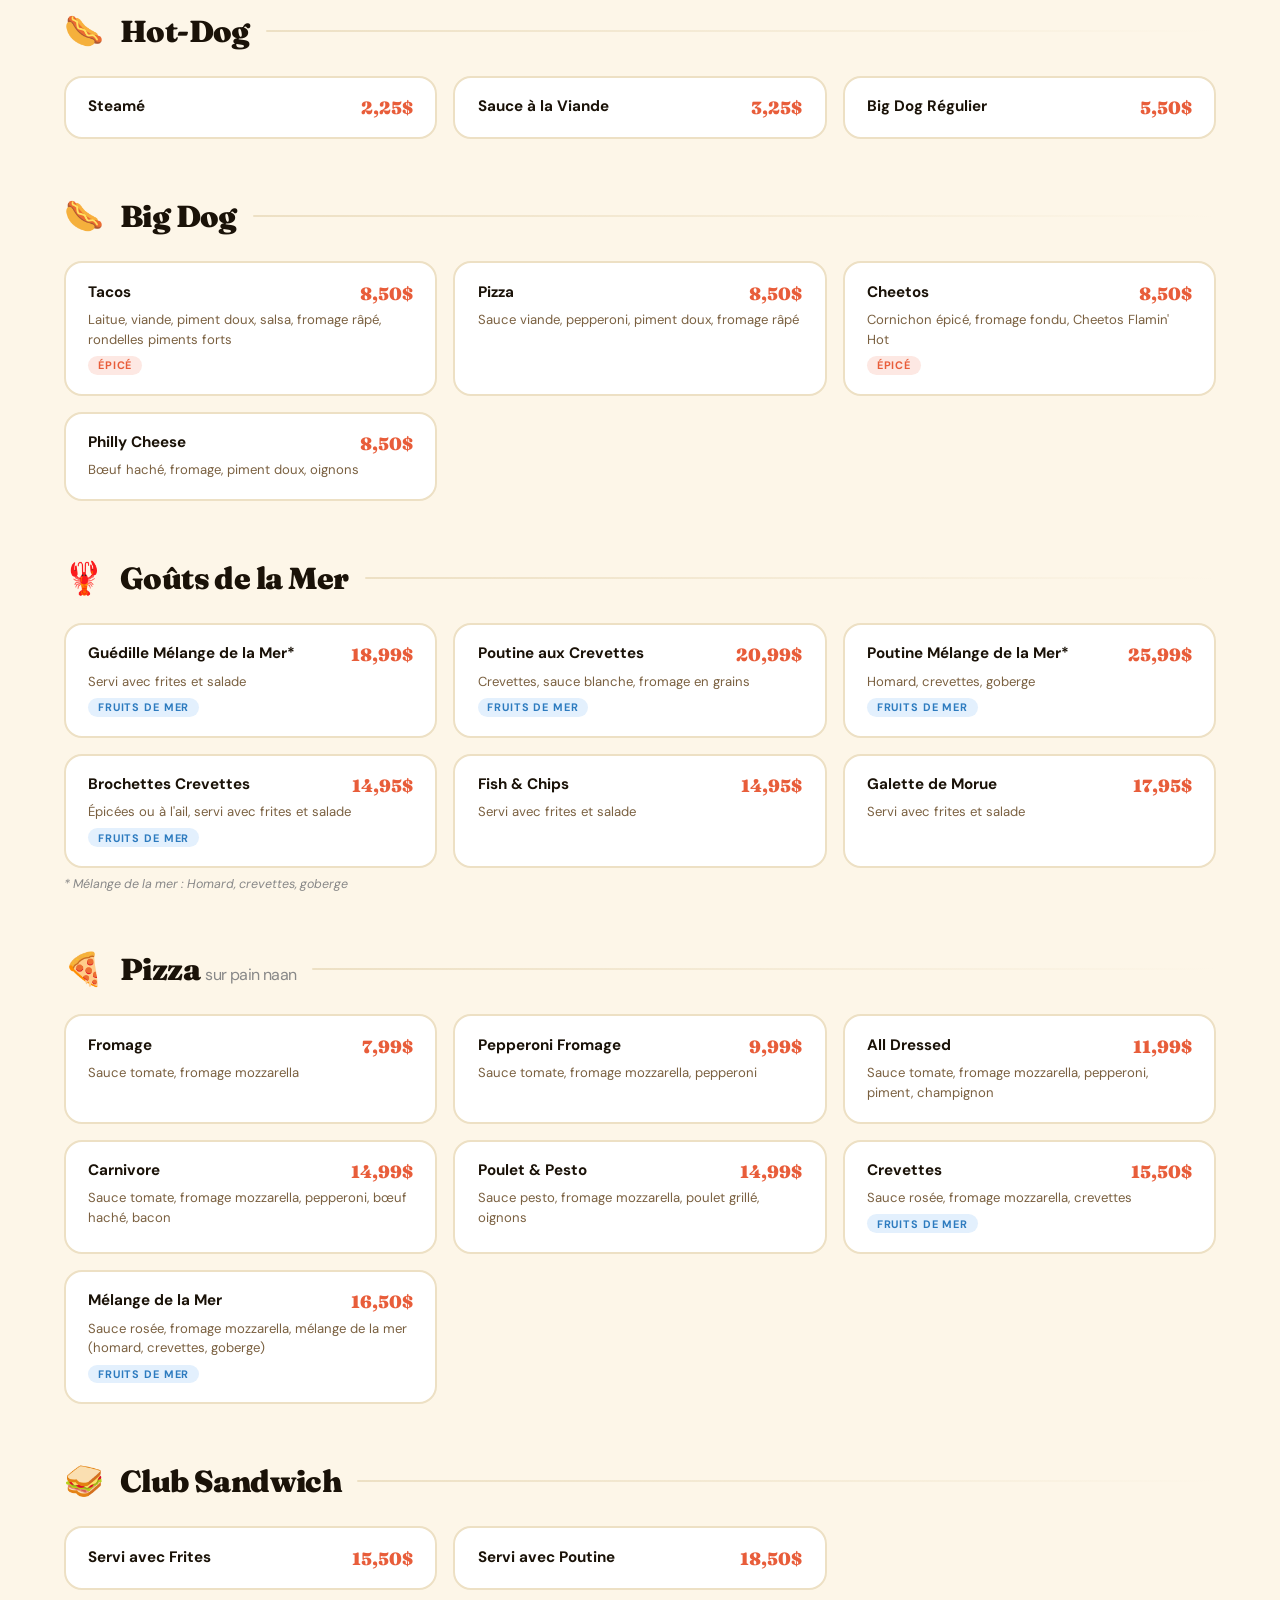
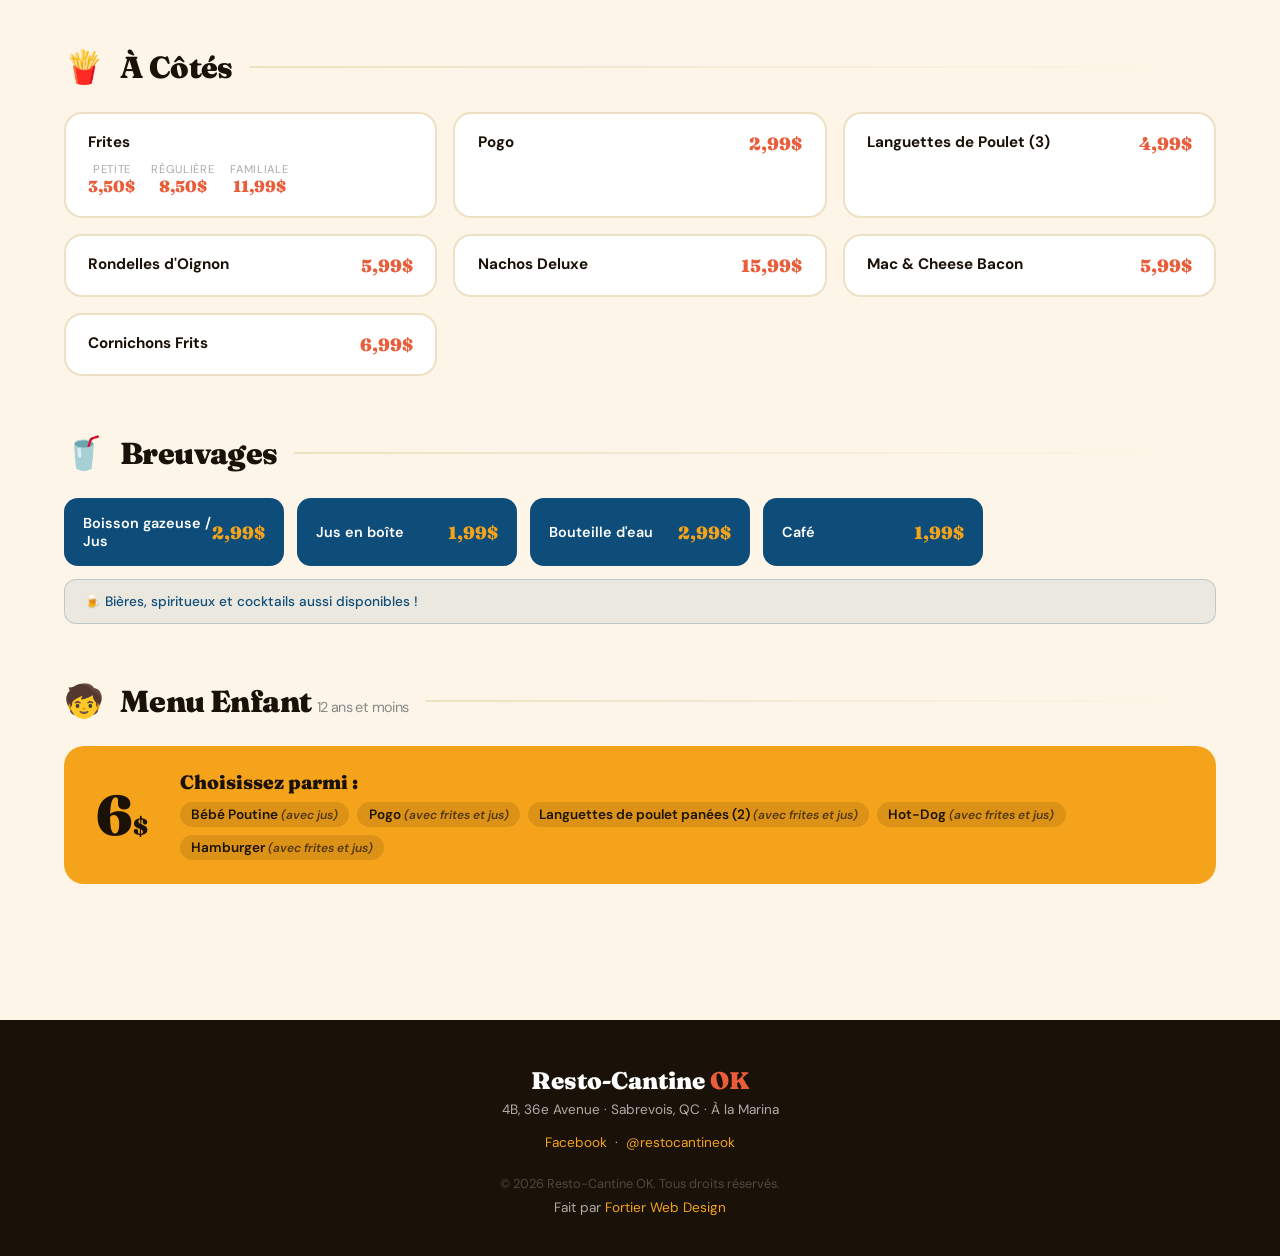
==== commit 947d0364: "." ====
--- a/menu.html
+++ b/menu.html
@@ -699,6 +699,7 @@
   </div>
 
   <!-- ENFANT -->
+  <!-- ENFANT -->
   <div class="menu-section" id="enfant">
     <div class="section-header">
       <span class="section-icon">🧒</span>
@@ -711,10 +712,10 @@
         <h3>Choisissez parmi :</h3>
         <ul>
           <li>Bébé Poutine <em style="font-size:0.75rem;opacity:0.7">(avec jus)</em></li>
-          <li>Pogo</li>
-          <li>Languettes de poulet panées (2)</li>
-          <li>Hot-Dog</li>
-          <li>Hamburger <em style="font-size:0.75rem;opacity:0.7">(avec jus et frite)</em></li>
+          <li>Pogo <em style="font-size:0.75rem;opacity:0.7">(avec frites et jus)</em></li>
+          <li>Languettes de poulet panées (2) <em style="font-size:0.75rem;opacity:0.7">(avec frites et jus)</em></li>
+          <li>Hot-Dog <em style="font-size:0.75rem;opacity:0.7">(avec frites et jus)</em></li>
+          <li>Hamburger <em style="font-size:0.75rem;opacity:0.7">(avec frites et jus)</em></li>
         </ul>
       </div>
     </div>
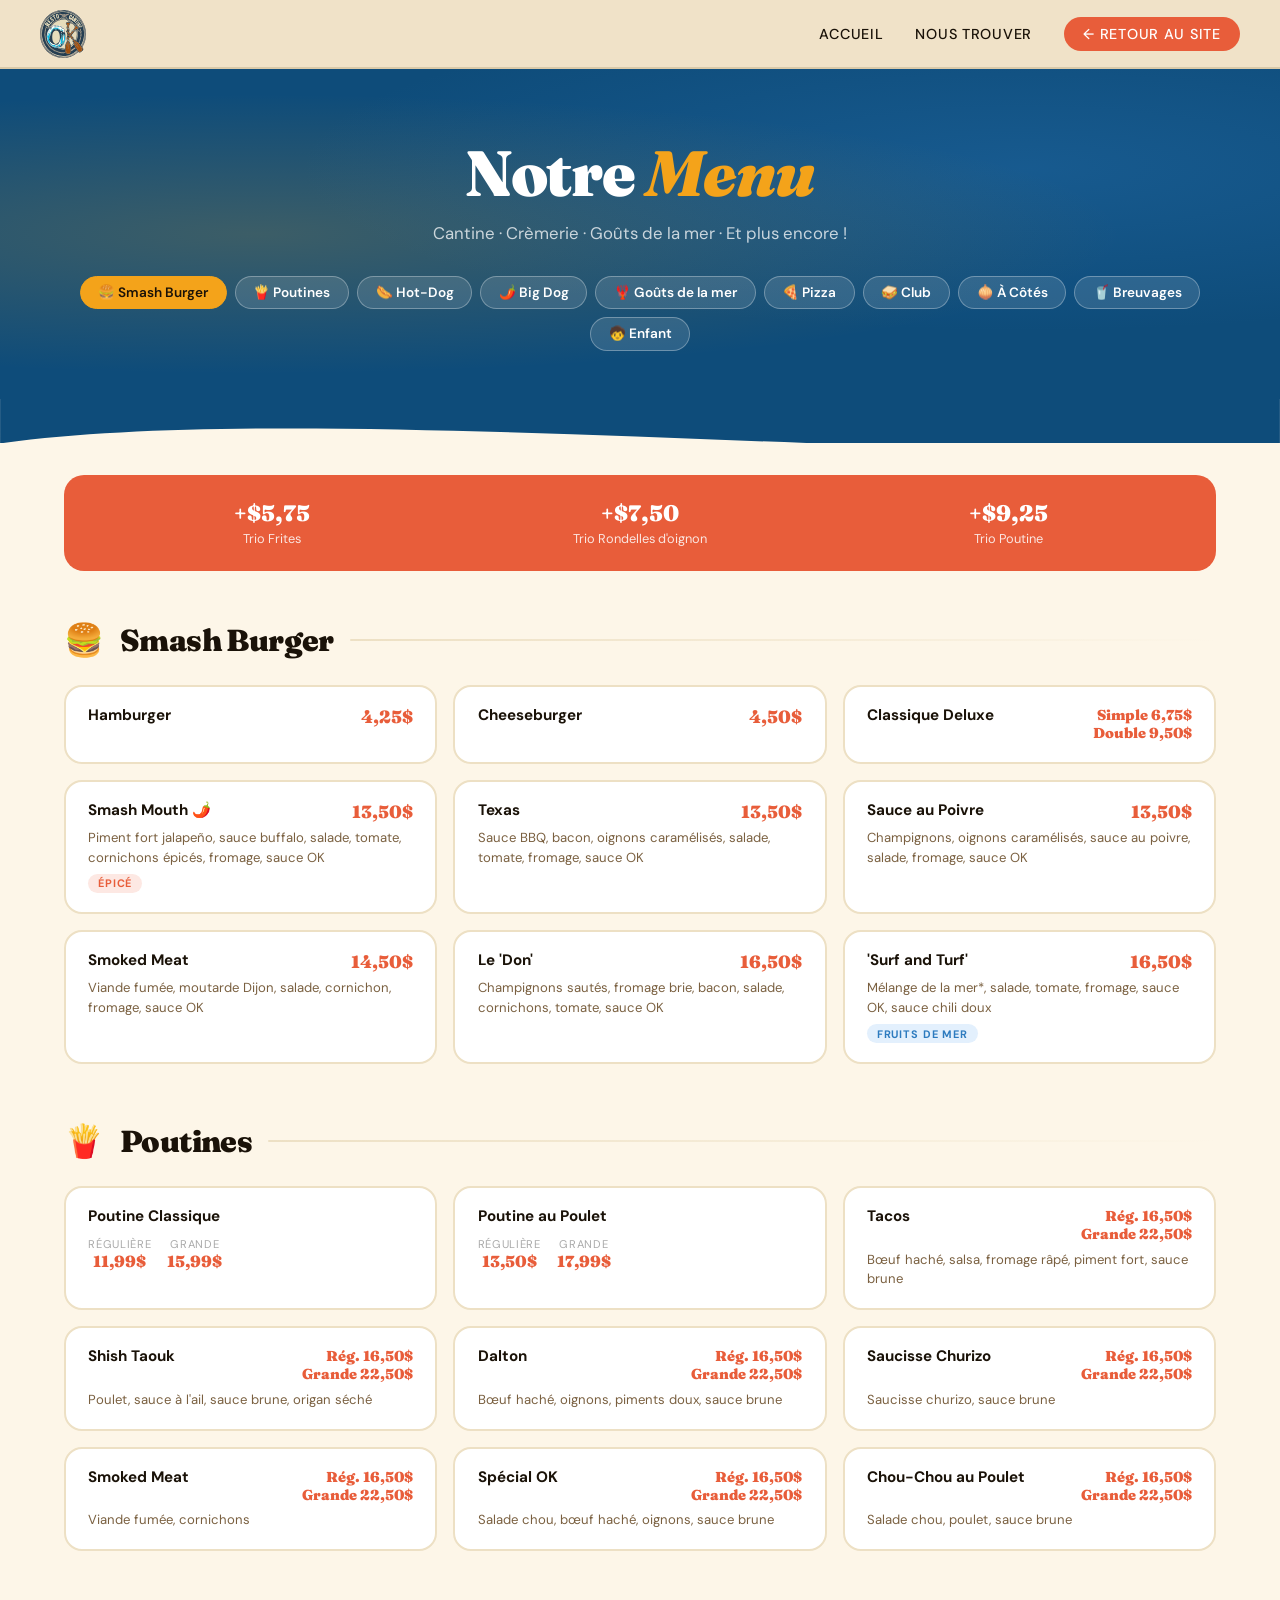
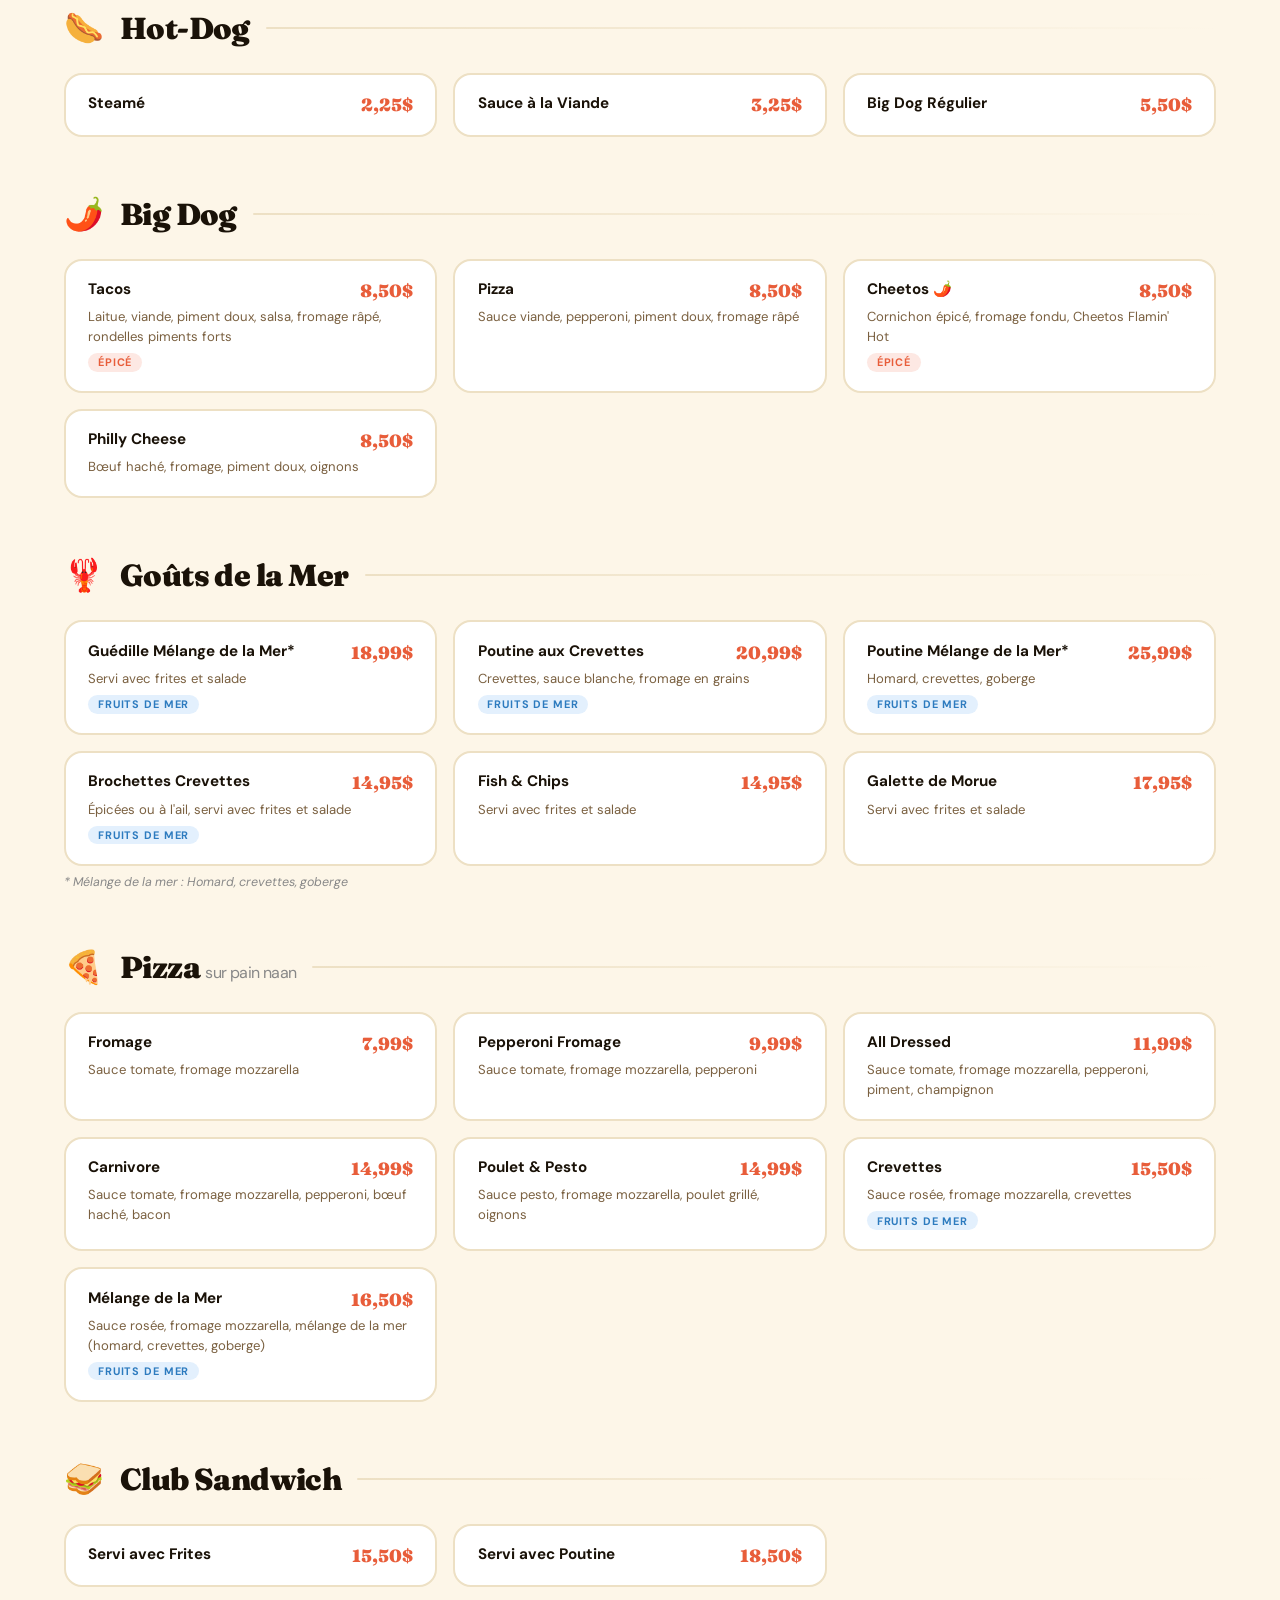
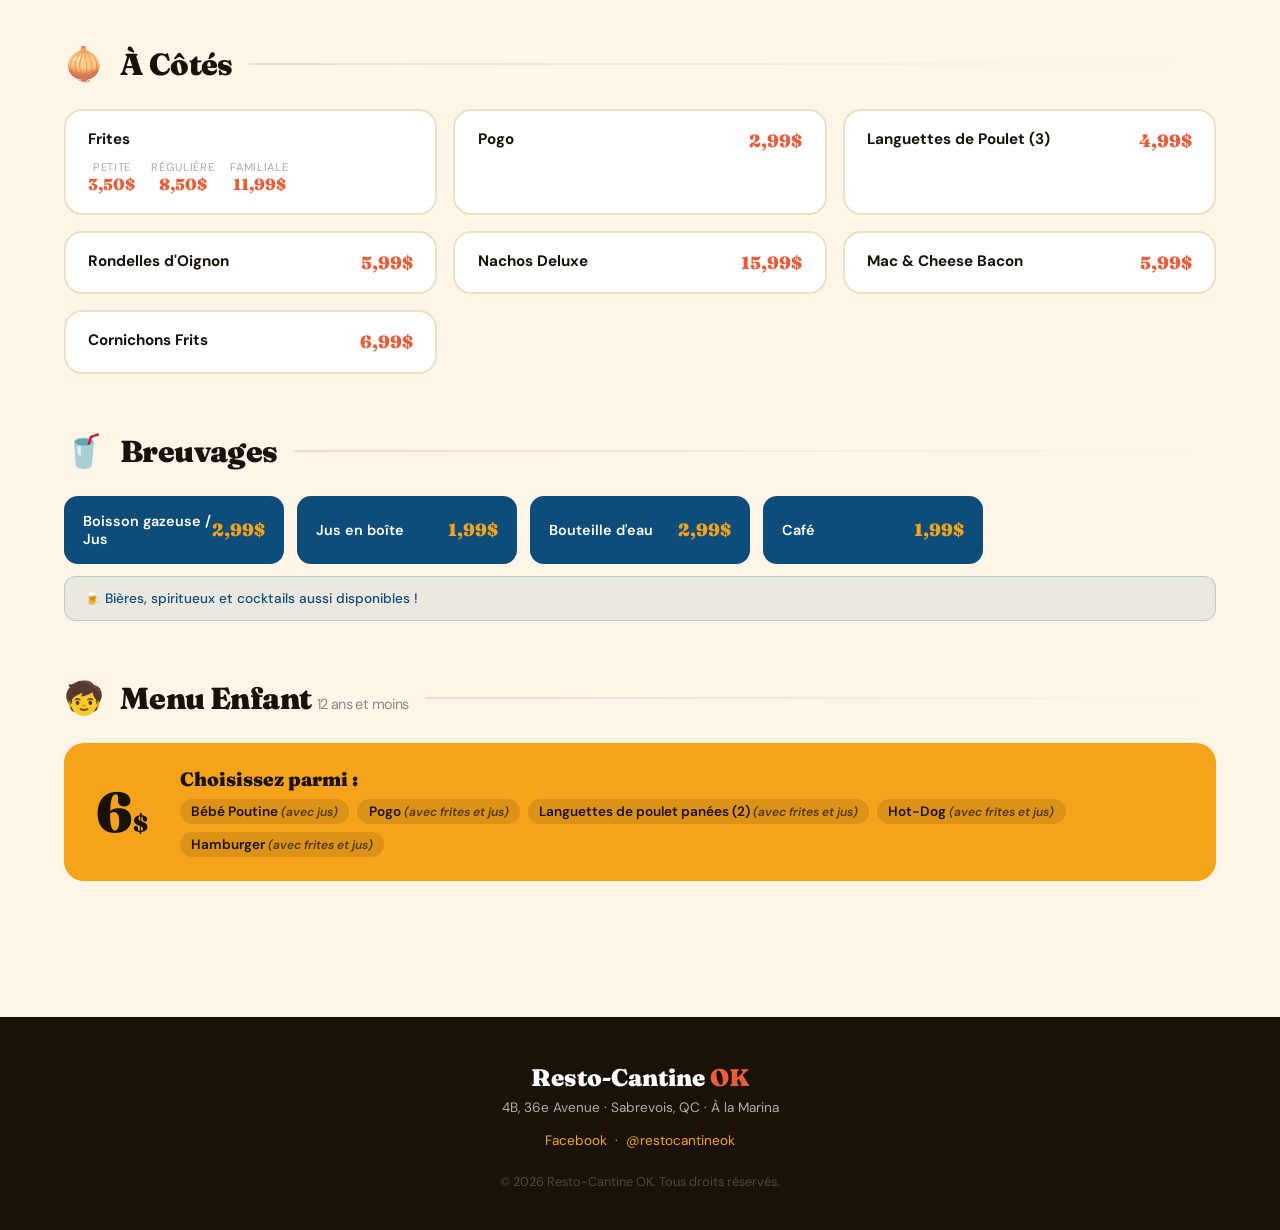
==== commit 1a3608e1: ".." ====
--- a/menu.html
+++ b/menu.html
@@ -36,28 +36,30 @@
     nav {
       position: sticky; top: 0; z-index: 100;
       display: flex; align-items: center; justify-content: space-between;
-      padding: 1rem 2.5rem;
-      background: rgba(253,246,232,0.95);
-      backdrop-filter: blur(10px);
-      border-bottom: 2px solid var(--sand);
-    }
-    .logo {
-      font-family: var(--r);
-      font-size: 1.4rem; font-weight: 900;
-      color: var(--coral); text-decoration: none;
-      letter-spacing: -0.02em;
-    }
-    .logo span { color: var(--water); }
-    .back-btn {
-      display: inline-flex; align-items: center; gap: 0.4rem;
-      font-size: 0.9rem; font-weight: 600;
-      color: var(--dark); text-decoration: none;
-      padding: 0.5rem 1.1rem;
-      border: 2px solid var(--sand);
+      padding: 0.6rem 2.5rem;
+      background: #F0E2C8;
+      border-bottom: 2px solid #D9C9A8;
+    }
+    .logo { text-decoration: none; display: flex; align-items: center; }
+    nav ul { list-style: none; display: flex; gap: 2rem; align-items: center; }
+    nav ul a {
+      text-decoration: none;
+      font-weight: 500;
+      font-size: 0.9rem;
+      letter-spacing: 0.05em;
+      text-transform: uppercase;
+      color: var(--dark);
+      transition: color 0.2s;
+    }
+    nav ul a:hover { color: var(--coral); }
+    .nav-cta {
+      background: var(--coral);
+      color: var(--white) !important;
+      padding: 0.5rem 1.2rem;
       border-radius: 100px;
-      transition: all 0.2s;
-    }
-    .back-btn:hover { border-color: var(--coral); color: var(--coral); }
+      transition: background 0.2s !important;
+    }
+    .nav-cta:hover { background: var(--water) !important; color: var(--white) !important; }
 
     /* ── HERO BANNER ── */
     .menu-hero {
@@ -322,8 +324,9 @@
     footer a:hover { text-decoration: underline; }
 
     /* ── RESPONSIVE ── */
-    @media (max-width: 600px) {
-      nav { padding: 0.8rem 1.2rem; }
+    @media (max-width: 700px) {
+      nav { padding: 0.5rem 1.2rem; }
+      nav ul { display: none; }
       .menu-hero { padding: 3rem 1.2rem 2rem; }
       .trios-banner { grid-template-columns: 1fr; }
       .items-grid, .items-grid.wide { grid-template-columns: 1fr; }
@@ -335,8 +338,14 @@
 
 <!-- NAV -->
 <nav>
-  <a class="logo" href="index.html">Resto-Cantine <span>OK</span></a>
-  <a class="back-btn" href="index.html">← Retour</a>
+  <a class="logo" href="index.html">
+    <img src="assets/Logo1.6AvecFond.svg" alt="Resto-Cantine OK" style="height:48px;width:auto;display:block;" />
+  </a>
+  <ul>
+    <li><a href="index.html#grill">Accueil</a></li>
+    <li><a href="index.html#contact">Nous trouver</a></li>
+    <li><a class="nav-cta" href="index.html">← Retour au site</a></li>
+  </ul>
 </nav>
 
 <!-- HERO -->
@@ -349,11 +358,11 @@
       <a class="tab-btn active" href="#smash">🍔 Smash Burger</a>
       <a class="tab-btn" href="#poutines">🍟 Poutines</a>
       <a class="tab-btn" href="#hotdog">🌭 Hot-Dog</a>
-      <a class="tab-btn" href="#bigdog">🌭 Big Dog</a>
+      <a class="tab-btn" href="#bigdog">🌶️ Big Dog</a>
       <a class="tab-btn" href="#mer">🦞 Goûts de la mer</a>
       <a class="tab-btn" href="#pizza">🍕 Pizza</a>
       <a class="tab-btn" href="#club">🥪 Club</a>
-      <a class="tab-btn" href="#cotes">🍟 À Côtés</a>
+      <a class="tab-btn" href="#cotes">🧅 À Côtés</a>
       <a class="tab-btn" href="#breuvages">🥤 Breuvages</a>
       <a class="tab-btn" href="#enfant">🧒 Enfant</a>
     </div>
@@ -396,7 +405,7 @@
         </div>
       </div>
       <div class="item-card">
-        <div class="item-top"><span class="item-name">Smash Mouth</span><span class="item-price">13,50$</span></div>
+        <div class="item-top"><span class="item-name">Smash Mouth 🌶️</span><span class="item-price">13,50$</span></div>
         <span class="item-desc">Piment fort jalapeño, sauce buffalo, salade, tomate, cornichons épicés, fromage, sauce OK</span>
         <span class="item-badge badge-spicy">Épicé</span>
       </div>
@@ -521,7 +530,7 @@
   <!-- BIG DOG -->
   <div class="menu-section" id="bigdog">
     <div class="section-header">
-      <span class="section-icon">🌭</span>
+      <span class="section-icon">🌶️</span>
       <h2>Big Dog</h2>
       <div class="section-line"></div>
     </div>
@@ -536,7 +545,7 @@
         <span class="item-desc">Sauce viande, pepperoni, piment doux, fromage râpé</span>
       </div>
       <div class="item-card">
-        <div class="item-top"><span class="item-name">Cheetos</span><span class="item-price">8,50$</span></div>
+        <div class="item-top"><span class="item-name">Cheetos 🌶️</span><span class="item-price">8,50$</span></div>
         <span class="item-desc">Cornichon épicé, fromage fondu, Cheetos Flamin' Hot</span>
         <span class="item-badge badge-spicy">Épicé</span>
       </div>
@@ -648,7 +657,7 @@
   <!-- À CÔTÉS -->
   <div class="menu-section" id="cotes">
     <div class="section-header">
-      <span class="section-icon">🍟</span>
+      <span class="section-icon">🧅</span>
       <h2>À Côtés</h2>
       <div class="section-line"></div>
     </div>
@@ -698,7 +707,6 @@
     <p class="biere-note">🍺 Bières, spiritueux et cocktails aussi disponibles !</p>
   </div>
 
-  <!-- ENFANT -->
   <!-- ENFANT -->
   <div class="menu-section" id="enfant">
     <div class="section-header">
@@ -733,7 +741,6 @@
     <a href="https://www.instagram.com/restocantineok" target="_blank">@restocantineok</a>
   </p>
   <p style="margin-top:1.5rem;opacity:0.35;font-size:0.8rem">© 2026 Resto-Cantine OK. Tous droits réservés.</p>
-  <p>Fait par <a href="https://fortierwebdesign.ca">Fortier Web Design</a></p>
 </footer>
 
 
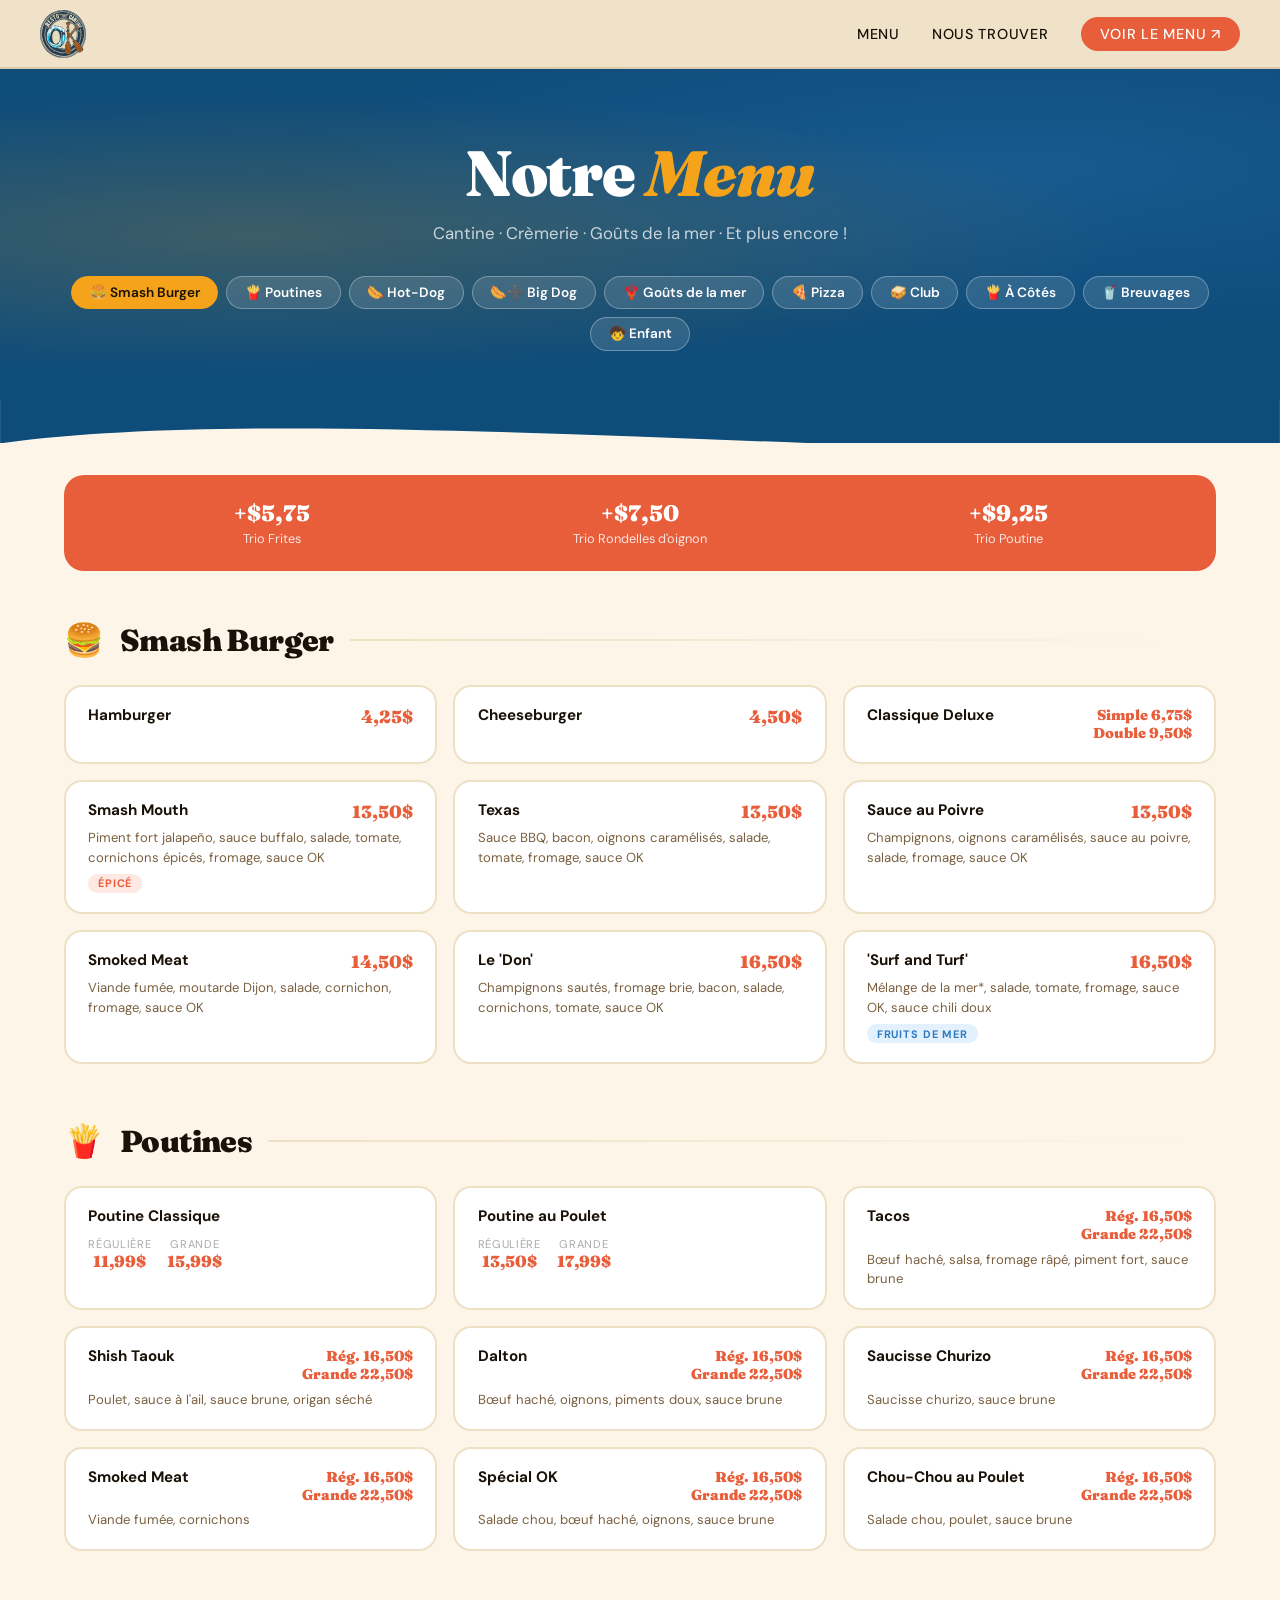
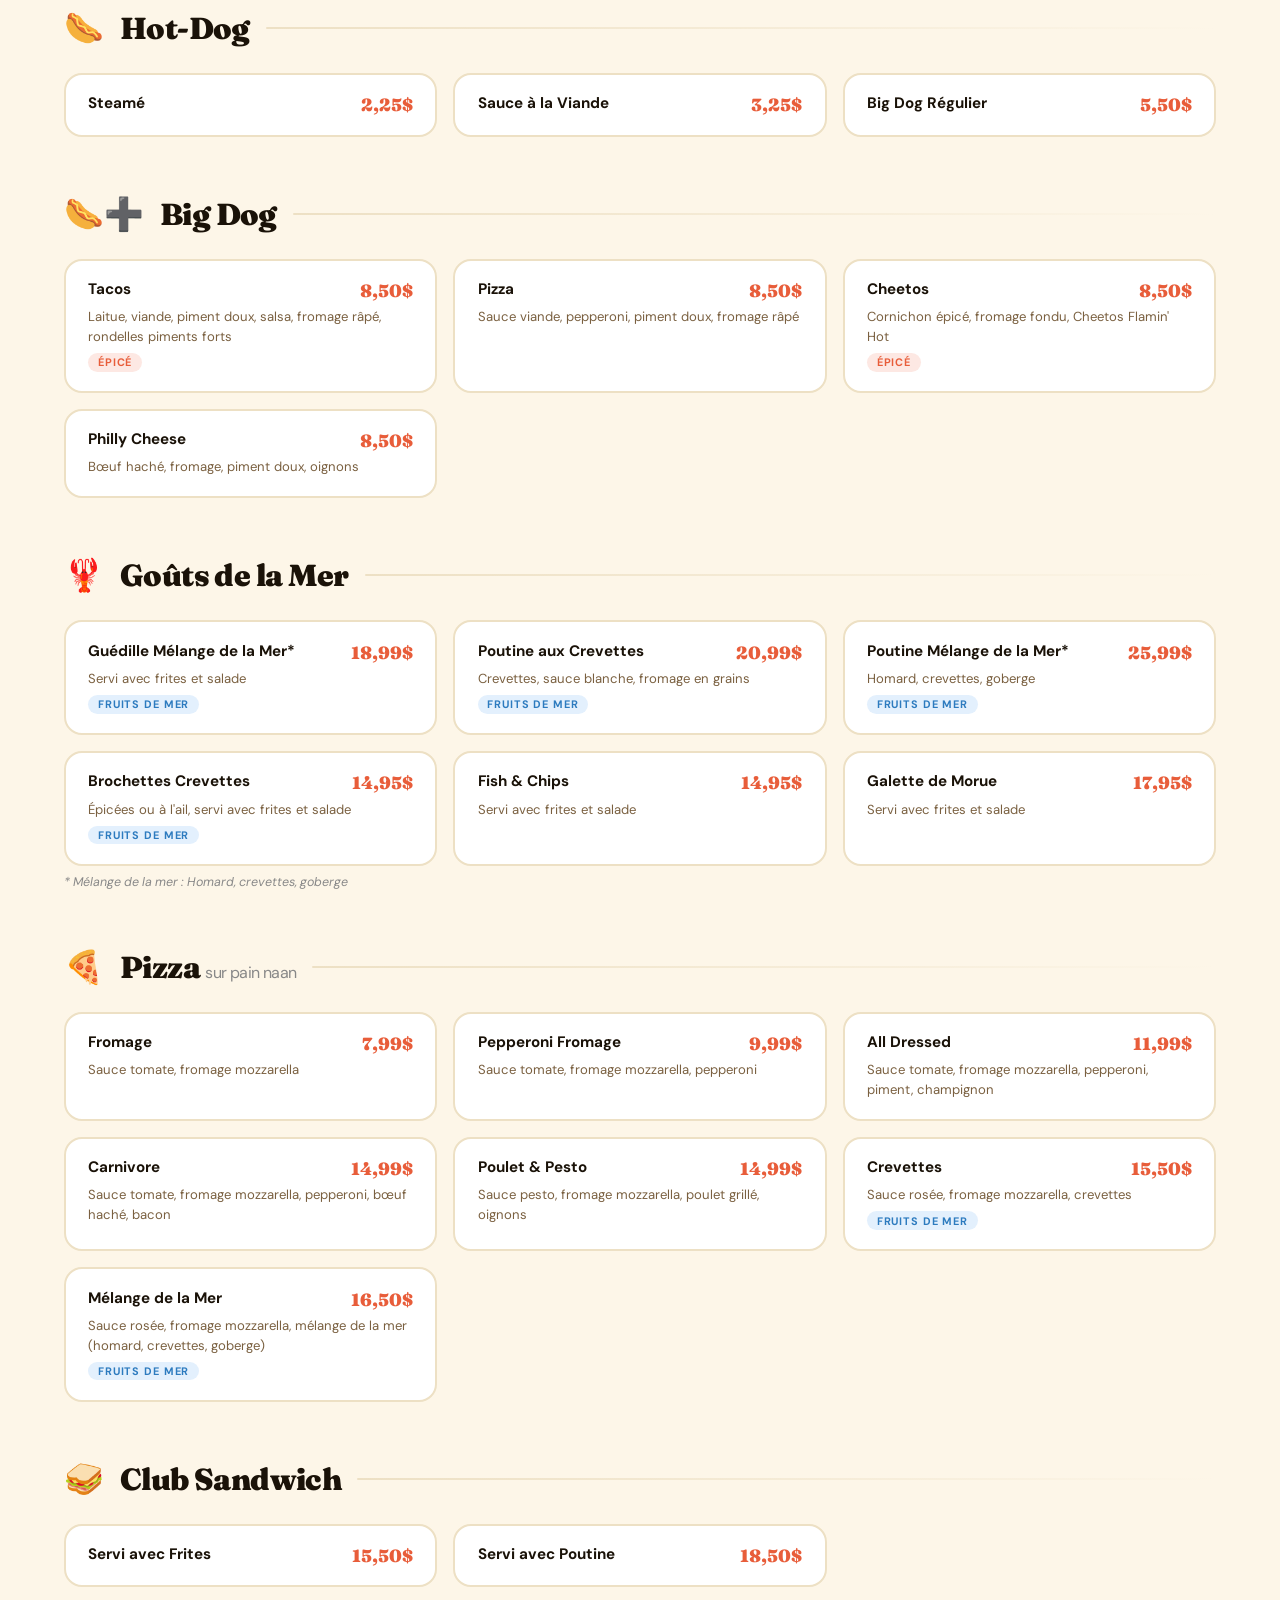
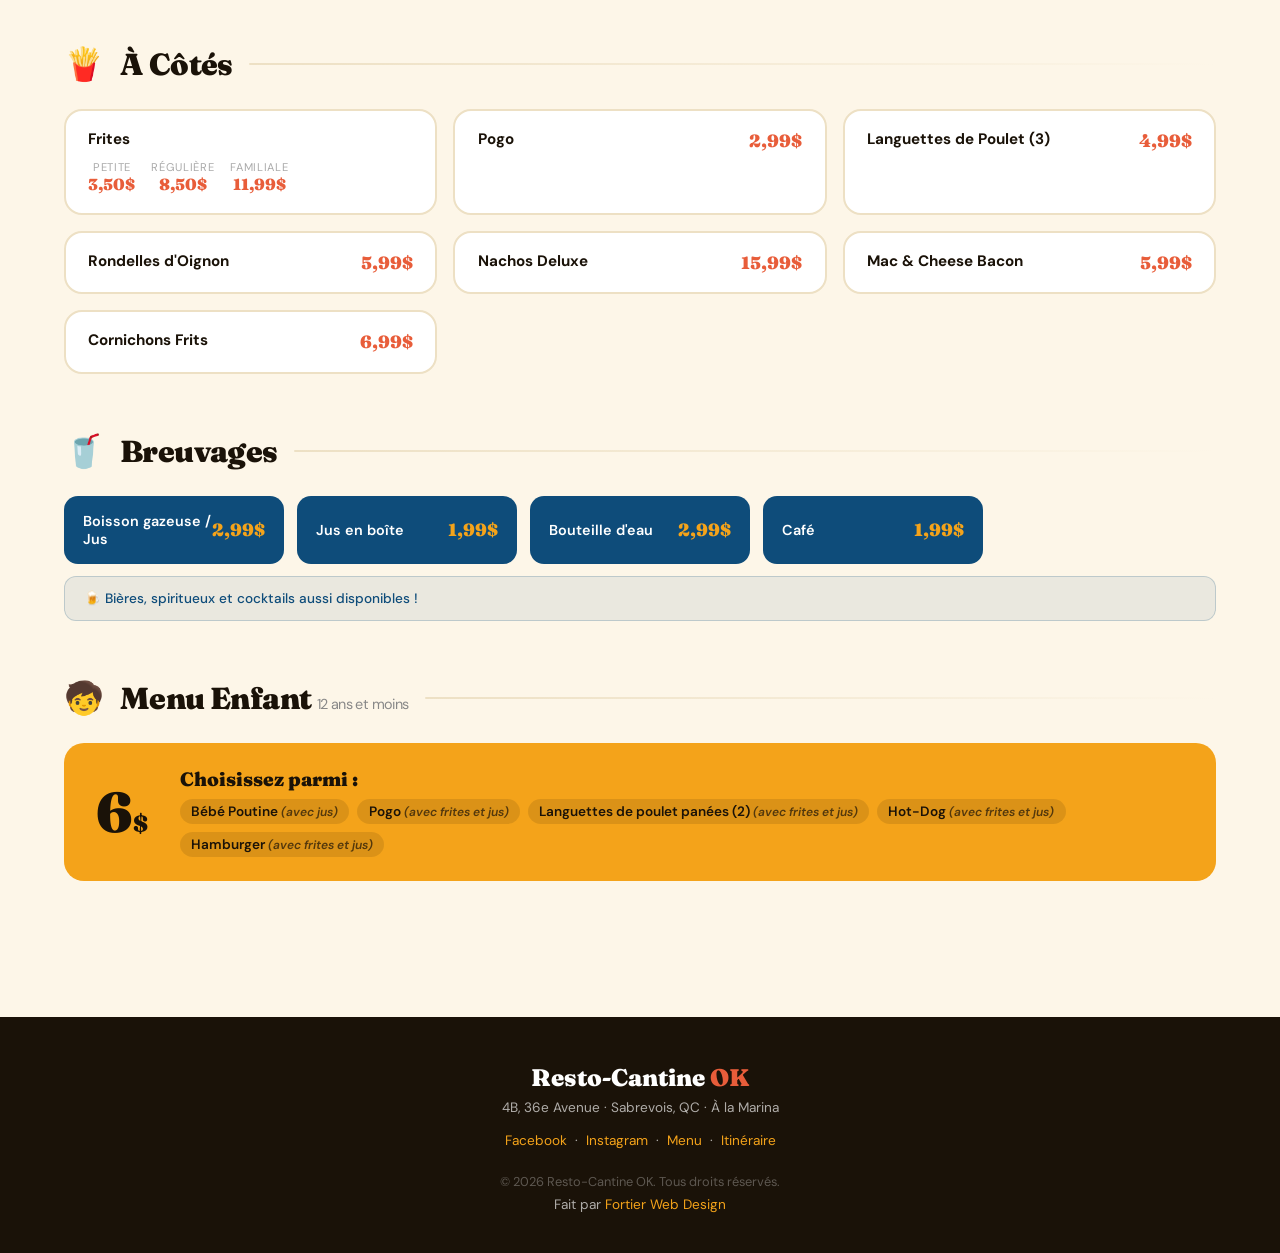
==== commit 3e93a248: "4.0" ====
--- a/menu.html
+++ b/menu.html
@@ -1,749 +1,1085 @@
 <!DOCTYPE html>
 <html lang="fr">
+
 <head>
-  <meta charset="UTF-8" />
-  <meta name="viewport" content="width=device-width, initial-scale=1.0" />
-  <title>Notre Menu | Resto-Cantine OK</title>
-  <link rel="preconnect" href="https://fonts.googleapis.com" />
-  <link rel="preconnect" href="https://fonts.gstatic.com" crossorigin />
-  <link href="https://fonts.googleapis.com/css2?family=Fraunces:ital,opsz,wght@0,9..144,400;0,9..144,700;0,9..144,900;1,9..144,400&family=DM+Sans:wght@300;400;500;600&display=swap" rel="stylesheet" />
-
-  <style>
-    *, *::before, *::after { box-sizing: border-box; margin: 0; padding: 0; }
-
-    :root {
-      --sun:   #F4A31A;
-      --coral: #E85D3A;
-      --sky:   #2D7BBF;
-      --water: #0E4C7A;
-      --cream: #FDF6E8;
-      --sand:  #EDE0C4;
-      --dark:  #1A1208;
-      --white: #FFFFFF;
-      --r: Fraunces, Georgia, serif;
-      --s: 'DM Sans', sans-serif;
-    }
-
-    html { scroll-behavior: smooth; }
-    body {
-      font-family: var(--s);
-      background: var(--cream);
-      color: var(--dark);
-      overflow-x: hidden;
-    }
-
-    /* ── NAV ── */
-    nav {
-      position: sticky; top: 0; z-index: 100;
-      display: flex; align-items: center; justify-content: space-between;
-      padding: 0.6rem 2.5rem;
-      background: #F0E2C8;
-      border-bottom: 2px solid #D9C9A8;
-    }
-    .logo { text-decoration: none; display: flex; align-items: center; }
-    nav ul { list-style: none; display: flex; gap: 2rem; align-items: center; }
-    nav ul a {
-      text-decoration: none;
-      font-weight: 500;
-      font-size: 0.9rem;
-      letter-spacing: 0.05em;
-      text-transform: uppercase;
-      color: var(--dark);
-      transition: color 0.2s;
-    }
-    nav ul a:hover { color: var(--coral); }
-    .nav-cta {
-      background: var(--coral);
-      color: var(--white) !important;
-      padding: 0.5rem 1.2rem;
-      border-radius: 100px;
-      transition: background 0.2s !important;
-    }
-    .nav-cta:hover { background: var(--water) !important; color: var(--white) !important; }
-
-    /* ── HERO BANNER ── */
-    .menu-hero {
-      background: var(--water);
-      padding: 4rem 2rem 3rem;
-      text-align: center;
-      position: relative;
-      overflow: hidden;
-    }
-    .menu-hero::before {
-      content: '';
-      position: absolute; inset: 0;
-      background: radial-gradient(ellipse at 20% 50%, rgba(244,163,26,0.2) 0%, transparent 60%),
-                  radial-gradient(ellipse at 80% 30%, rgba(45,123,191,0.3) 0%, transparent 50%);
-    }
-    .menu-hero-inner { position: relative; z-index: 1; }
-    .menu-hero h1 {
-      font-family: var(--r);
-      font-size: clamp(2.5rem, 5vw, 4rem);
-      font-weight: 900;
-      color: var(--white);
-      letter-spacing: -0.02em;
-      margin-bottom: 0.6rem;
-    }
-    .menu-hero h1 em { font-style: italic; color: var(--sun); }
-    .menu-hero p {
-      color: rgba(255,255,255,0.75);
-      font-size: 1.05rem;
-      margin-bottom: 2rem;
-    }
-
-    /* ── FILTER TABS ── */
-    .filter-tabs {
-      display: flex; flex-wrap: wrap; gap: 0.5rem;
-      justify-content: center;
-      padding: 0 1rem;
-      position: relative; z-index: 1;
-    }
-    .tab-btn {
-      display: inline-block;
-      text-decoration: none;
-      background: rgba(255,255,255,0.12);
-      border: 1.5px solid rgba(255,255,255,0.3);
-      color: var(--white);
-      padding: 0.45rem 1.1rem;
-      border-radius: 100px;
-      font-size: 0.85rem;
-      font-weight: 600;
-      cursor: pointer;
-      transition: all 0.2s;
-      font-family: var(--s);
-    }
-    .tab-btn:hover, .tab-btn.active {
-      background: var(--sun);
-      border-color: var(--sun);
-      color: var(--dark);
-    }
-
-    /* ── WAVE ── */
-    .wave { overflow: hidden; line-height: 0; background: var(--cream); }
-    .wave svg { display: block; width: 100%; }
-
-    /* ── MENU GRID ── */
-    .menu-body {
-      max-width: 1200px;
-      margin: 0 auto;
-      padding: 2rem 1.5rem 5rem;
-    }
-
-    /* Section headings */
-    .menu-section {
-      margin-bottom: 3.5rem;
-      scroll-margin-top: 80px;
-    }
-    .section-header {
-      display: flex; align-items: center; gap: 1rem;
-      margin-bottom: 1.5rem;
-    }
-    .section-icon { font-size: 2rem; }
-    .section-header h2 {
-      font-family: var(--r);
-      font-size: 1.9rem; font-weight: 900;
-      letter-spacing: -0.02em;
-    }
-    .section-header .section-line {
-      flex: 1; height: 2px;
-      background: linear-gradient(to right, var(--sand), transparent);
-      border-radius: 2px;
-    }
-
-    /* Items grid */
-    .items-grid {
-      display: grid;
-      grid-template-columns: repeat(auto-fill, minmax(280px, 1fr));
-      gap: 1rem;
-    }
-    .items-grid.wide {
-      grid-template-columns: repeat(auto-fill, minmax(340px, 1fr));
-    }
-
-    /* Item card */
-    .item-card {
-      background: var(--white);
-      border: 2px solid var(--sand);
-      border-radius: 18px;
-      padding: 1.2rem 1.4rem;
-      display: flex; flex-direction: column;
-      gap: 0.4rem;
-      transition: transform 0.2s, box-shadow 0.2s, border-color 0.2s;
-    }
-    .item-card:hover {
-      transform: translateY(-3px);
-      box-shadow: 0 8px 30px rgba(0,0,0,0.08);
-      border-color: var(--coral);
-    }
-    .item-top {
-      display: flex; justify-content: space-between; align-items: flex-start;
-      gap: 0.5rem;
-    }
-    .item-name {
-      font-weight: 700; font-size: 0.95rem;
-      line-height: 1.3;
-    }
-    .item-price {
-      font-family: var(--r);
-      font-weight: 900;
-      font-size: 1.1rem;
-      color: var(--coral);
-      white-space: nowrap;
-    }
-    .item-price.dual {
-      font-size: 0.9rem;
-      text-align: right;
-    }
-    .item-desc {
-      font-size: 0.82rem;
-      color: #7a6040;
-      line-height: 1.5;
-    }
-    .item-badge {
-      display: inline-block;
-      font-size: 0.68rem;
-      font-weight: 700;
-      letter-spacing: 0.08em;
-      text-transform: uppercase;
-      padding: 0.15rem 0.6rem;
-      border-radius: 100px;
-      width: fit-content;
-    }
-    .badge-spicy { background: #fde8e3; color: var(--coral); }
-    .badge-sea   { background: #e3f0fd; color: var(--sky); }
-    .badge-new   { background: #fef3d0; color: #b07a00; }
-
-    /* Price row for items with multiple sizes */
-    .price-row {
-      display: flex; gap: 1rem; margin-top: 0.2rem;
-    }
-    .price-cell { text-align: center; }
-    .price-cell .size-label {
-      font-size: 0.7rem; color: #aaa; text-transform: uppercase; letter-spacing: 0.06em;
-    }
-    .price-cell .size-price {
-      font-family: var(--r); font-weight: 900; font-size: 1rem; color: var(--coral);
-    }
-
-    /* Trios highlight */
-    .trios-banner {
-      background: var(--coral);
-      color: var(--white);
-      border-radius: 20px;
-      padding: 1.5rem 2rem;
-      display: grid;
-      grid-template-columns: repeat(3, 1fr);
-      gap: 1rem;
-      text-align: center;
-      margin-bottom: 3rem;
-    }
-    .trio-item h3 {
-      font-family: var(--r);
-      font-size: 1.4rem; font-weight: 900;
-    }
-    .trio-item p { font-size: 0.8rem; opacity: 0.85; margin-top: 0.2rem; }
-
-    /* Enfant section */
-    .enfant-box {
-      background: var(--sun);
-      border-radius: 20px;
-      padding: 1.5rem 2rem;
-      display: flex; align-items: center; gap: 2rem;
-      flex-wrap: wrap;
-    }
-    .enfant-price {
-      font-family: var(--r);
-      font-size: 3.5rem; font-weight: 900;
-      color: var(--dark);
-      line-height: 1;
-    }
-    .enfant-price span { font-size: 1.5rem; }
-    .enfant-items { flex: 1; }
-    .enfant-items h3 {
-      font-family: var(--r); font-size: 1.2rem; font-weight: 900;
-      margin-bottom: 0.5rem;
-    }
-    .enfant-items ul {
-      list-style: none; display: flex; flex-wrap: wrap; gap: 0.5rem;
-    }
-    .enfant-items ul li {
-      background: rgba(0,0,0,0.1);
-      padding: 0.25rem 0.7rem;
-      border-radius: 100px;
-      font-size: 0.85rem;
-      font-weight: 600;
-    }
-    .enfant-note { font-size: 0.8rem; opacity: 0.75; margin-top: 0.5rem; }
-
-    /* Breuvages */
-    .breuvages-grid {
-      display: grid;
-      grid-template-columns: repeat(auto-fill, minmax(200px, 1fr));
-      gap: 0.8rem;
-    }
-    .breuvage-card {
-      background: var(--water);
-      color: var(--white);
-      border-radius: 14px;
-      padding: 1rem 1.2rem;
-      display: flex; justify-content: space-between; align-items: center;
-    }
-    .breuvage-name { font-weight: 600; font-size: 0.9rem; }
-    .breuvage-price {
-      font-family: var(--r); font-weight: 900; font-size: 1.1rem; color: var(--sun);
-    }
-    .biere-note {
-      margin-top: 0.8rem;
-      background: rgba(14,76,122,0.08);
-      border: 1.5px solid rgba(14,76,122,0.2);
-      border-radius: 12px;
-      padding: 0.8rem 1.2rem;
-      font-size: 0.85rem;
-      color: var(--water);
-      font-weight: 500;
-    }
-
-    /* Note mer */
-    .mer-note {
-      font-size: 0.78rem; color: #888;
-      margin-top: 0.5rem;
-      font-style: italic;
-    }
-
-    /* ── FOOTER ── */
-    footer {
-      background: var(--dark);
-      color: rgba(255,255,255,0.65);
-      padding: 2.5rem;
-      text-align: center;
-    }
-    .footer-logo { font-family: var(--r); font-size: 1.5rem; font-weight: 900; color: var(--white); }
-    .footer-logo span { color: var(--coral); }
-    footer p { font-size: 0.85rem; margin-top: 0.4rem; }
-    footer a { color: var(--sun); text-decoration: none; }
-    footer a:hover { text-decoration: underline; }
-
-    /* ── RESPONSIVE ── */
-    @media (max-width: 700px) {
-      nav { padding: 0.5rem 1.2rem; }
-      nav ul { display: none; }
-      .menu-hero { padding: 3rem 1.2rem 2rem; }
-      .trios-banner { grid-template-columns: 1fr; }
-      .items-grid, .items-grid.wide { grid-template-columns: 1fr; }
-      .breuvages-grid { grid-template-columns: 1fr 1fr; }
-    }
-  </style>
+    <meta charset="UTF-8" />
+    <meta name="viewport" content="width=device-width, initial-scale=1.0" />
+    <title>Notre Menu | Resto-Cantine OK</title>
+    <link rel="preconnect" href="https://fonts.googleapis.com" />
+    <link rel="preconnect" href="https://fonts.gstatic.com" crossorigin />
+    <link
+        href="https://fonts.googleapis.com/css2?family=Fraunces:ital,opsz,wght@0,9..144,400;0,9..144,700;0,9..144,900;1,9..144,400&family=DM+Sans:wght@300;400;500;600&display=swap"
+        rel="stylesheet" />
+
+    <style>
+        *,
+        *::before,
+        *::after {
+            box-sizing: border-box;
+            margin: 0;
+            padding: 0;
+        }
+
+        :root {
+            --sun: #F4A31A;
+            --coral: #E85D3A;
+            --sky: #2D7BBF;
+            --water: #0E4C7A;
+            --cream: #FDF6E8;
+            --sand: #EDE0C4;
+            --dark: #1A1208;
+            --white: #FFFFFF;
+            --r: Fraunces, Georgia, serif;
+            --s: 'DM Sans', sans-serif;
+        }
+
+        html {
+            scroll-behavior: smooth;
+        }
+
+        body {
+            font-family: var(--s);
+            background: var(--cream);
+            color: var(--dark);
+            overflow-x: hidden;
+        }
+
+        /* ── NAV ── */
+        nav {
+            position: sticky;
+            top: 0;
+            z-index: 100;
+            display: flex;
+            align-items: center;
+            justify-content: space-between;
+            padding: 0.6rem 2.5rem;
+            background: #F0E2C8;
+            border-bottom: 2px solid #D9C9A8;
+        }
+
+        .logo {
+            text-decoration: none;
+            display: flex;
+            align-items: center;
+        }
+
+        nav ul {
+            list-style: none;
+            display: flex;
+            gap: 2rem;
+            align-items: center;
+        }
+
+        nav ul a {
+            text-decoration: none;
+            font-weight: 500;
+            font-size: 0.9rem;
+            letter-spacing: 0.05em;
+            text-transform: uppercase;
+            color: var(--dark);
+            transition: color 0.2s;
+        }
+
+        nav ul a:hover {
+            color: var(--coral);
+        }
+
+        .nav-cta {
+            background: var(--coral);
+            color: var(--white) !important;
+            padding: 0.5rem 1.2rem;
+            border-radius: 100px;
+            transition: background 0.2s !important;
+        }
+
+        .nav-cta:hover {
+            background: var(--water) !important;
+            color: var(--white) !important;
+        }
+
+        /* ── HERO BANNER ── */
+        .menu-hero {
+            background: var(--water);
+            padding: 4rem 2rem 3rem;
+            text-align: center;
+            position: relative;
+            overflow: hidden;
+        }
+
+        .menu-hero::before {
+            content: '';
+            position: absolute;
+            inset: 0;
+            background: radial-gradient(ellipse at 20% 50%, rgba(244, 163, 26, 0.2) 0%, transparent 60%),
+                radial-gradient(ellipse at 80% 30%, rgba(45, 123, 191, 0.3) 0%, transparent 50%);
+        }
+
+        .menu-hero-inner {
+            position: relative;
+            z-index: 1;
+        }
+
+        .menu-hero h1 {
+            font-family: var(--r);
+            font-size: clamp(2.5rem, 5vw, 4rem);
+            font-weight: 900;
+            color: var(--white);
+            letter-spacing: -0.02em;
+            margin-bottom: 0.6rem;
+        }
+
+        .menu-hero h1 em {
+            font-style: italic;
+            color: var(--sun);
+        }
+
+        .menu-hero p {
+            color: rgba(255, 255, 255, 0.75);
+            font-size: 1.05rem;
+            margin-bottom: 2rem;
+        }
+
+        /* ── FILTER TABS ── */
+        .filter-tabs {
+            display: flex;
+            flex-wrap: wrap;
+            gap: 0.5rem;
+            justify-content: center;
+            padding: 0 1rem;
+            position: relative;
+            z-index: 1;
+        }
+
+        .tab-btn {
+            display: inline-block;
+            text-decoration: none;
+            background: rgba(255, 255, 255, 0.12);
+            border: 1.5px solid rgba(255, 255, 255, 0.3);
+            color: var(--white);
+            padding: 0.45rem 1.1rem;
+            border-radius: 100px;
+            font-size: 0.85rem;
+            font-weight: 600;
+            cursor: pointer;
+            transition: all 0.2s;
+            font-family: var(--s);
+        }
+
+        .tab-btn:hover,
+        .tab-btn.active {
+            background: var(--sun);
+            border-color: var(--sun);
+            color: var(--dark);
+        }
+
+        /* ── WAVE ── */
+        .wave {
+            overflow: hidden;
+            line-height: 0;
+            background: var(--cream);
+        }
+
+        .wave svg {
+            display: block;
+            width: 100%;
+        }
+
+        /* ── MENU GRID ── */
+        .menu-body {
+            max-width: 1200px;
+            margin: 0 auto;
+            padding: 2rem 1.5rem 5rem;
+        }
+
+        /* Section headings */
+        .menu-section {
+            margin-bottom: 3.5rem;
+            scroll-margin-top: 80px;
+        }
+
+        .section-header {
+            display: flex;
+            align-items: center;
+            gap: 1rem;
+            margin-bottom: 1.5rem;
+        }
+
+        .section-icon {
+            font-size: 2rem;
+        }
+
+        .section-header h2 {
+            font-family: var(--r);
+            font-size: 1.9rem;
+            font-weight: 900;
+            letter-spacing: -0.02em;
+        }
+
+        .section-header .section-line {
+            flex: 1;
+            height: 2px;
+            background: linear-gradient(to right, var(--sand), transparent);
+            border-radius: 2px;
+        }
+
+        /* Items grid */
+        .items-grid {
+            display: grid;
+            grid-template-columns: repeat(auto-fill, minmax(280px, 1fr));
+            gap: 1rem;
+        }
+
+        .items-grid.wide {
+            grid-template-columns: repeat(auto-fill, minmax(340px, 1fr));
+        }
+
+        /* Item card */
+        .item-card {
+            background: var(--white);
+            border: 2px solid var(--sand);
+            border-radius: 18px;
+            padding: 1.2rem 1.4rem;
+            display: flex;
+            flex-direction: column;
+            gap: 0.4rem;
+            transition: transform 0.2s, box-shadow 0.2s, border-color 0.2s;
+        }
+
+        .item-card:hover {
+            transform: translateY(-3px);
+            box-shadow: 0 8px 30px rgba(0, 0, 0, 0.08);
+            border-color: var(--coral);
+        }
+
+        .item-top {
+            display: flex;
+            justify-content: space-between;
+            align-items: flex-start;
+            gap: 0.5rem;
+        }
+
+        .item-name {
+            font-weight: 700;
+            font-size: 0.95rem;
+            line-height: 1.3;
+        }
+
+        .item-price {
+            font-family: var(--r);
+            font-weight: 900;
+            font-size: 1.1rem;
+            color: var(--coral);
+            white-space: nowrap;
+        }
+
+        .item-price.dual {
+            font-size: 0.9rem;
+            text-align: right;
+        }
+
+        .item-desc {
+            font-size: 0.82rem;
+            color: #7a6040;
+            line-height: 1.5;
+        }
+
+        .item-badge {
+            display: inline-block;
+            font-size: 0.68rem;
+            font-weight: 700;
+            letter-spacing: 0.08em;
+            text-transform: uppercase;
+            padding: 0.15rem 0.6rem;
+            border-radius: 100px;
+            width: fit-content;
+        }
+
+        .badge-spicy {
+            background: #fde8e3;
+            color: var(--coral);
+        }
+
+        .badge-sea {
+            background: #e3f0fd;
+            color: var(--sky);
+        }
+
+        .badge-new {
+            background: #fef3d0;
+            color: #b07a00;
+        }
+
+        /* Price row for items with multiple sizes */
+        .price-row {
+            display: flex;
+            gap: 1rem;
+            margin-top: 0.2rem;
+        }
+
+        .price-cell {
+            text-align: center;
+        }
+
+        .price-cell .size-label {
+            font-size: 0.7rem;
+            color: #aaa;
+            text-transform: uppercase;
+            letter-spacing: 0.06em;
+        }
+
+        .price-cell .size-price {
+            font-family: var(--r);
+            font-weight: 900;
+            font-size: 1rem;
+            color: var(--coral);
+        }
+
+        /* Trios highlight */
+        .trios-banner {
+            background: var(--coral);
+            color: var(--white);
+            border-radius: 20px;
+            padding: 1.5rem 2rem;
+            display: grid;
+            grid-template-columns: repeat(3, 1fr);
+            gap: 1rem;
+            text-align: center;
+            margin-bottom: 3rem;
+        }
+
+        .trio-item h3 {
+            font-family: var(--r);
+            font-size: 1.4rem;
+            font-weight: 900;
+        }
+
+        .trio-item p {
+            font-size: 0.8rem;
+            opacity: 0.85;
+            margin-top: 0.2rem;
+        }
+
+        /* Enfant section */
+        .enfant-box {
+            background: var(--sun);
+            border-radius: 20px;
+            padding: 1.5rem 2rem;
+            display: flex;
+            align-items: center;
+            gap: 2rem;
+            flex-wrap: wrap;
+        }
+
+        .enfant-price {
+            font-family: var(--r);
+            font-size: 3.5rem;
+            font-weight: 900;
+            color: var(--dark);
+            line-height: 1;
+        }
+
+        .enfant-price span {
+            font-size: 1.5rem;
+        }
+
+        .enfant-items {
+            flex: 1;
+        }
+
+        .enfant-items h3 {
+            font-family: var(--r);
+            font-size: 1.2rem;
+            font-weight: 900;
+            margin-bottom: 0.5rem;
+        }
+
+        .enfant-items ul {
+            list-style: none;
+            display: flex;
+            flex-wrap: wrap;
+            gap: 0.5rem;
+        }
+
+        .enfant-items ul li {
+            background: rgba(0, 0, 0, 0.1);
+            padding: 0.25rem 0.7rem;
+            border-radius: 100px;
+            font-size: 0.85rem;
+            font-weight: 600;
+        }
+
+        .enfant-note {
+            font-size: 0.8rem;
+            opacity: 0.75;
+            margin-top: 0.5rem;
+        }
+
+        /* Breuvages */
+        .breuvages-grid {
+            display: grid;
+            grid-template-columns: repeat(auto-fill, minmax(200px, 1fr));
+            gap: 0.8rem;
+        }
+
+        .breuvage-card {
+            background: var(--water);
+            color: var(--white);
+            border-radius: 14px;
+            padding: 1rem 1.2rem;
+            display: flex;
+            justify-content: space-between;
+            align-items: center;
+        }
+
+        .breuvage-name {
+            font-weight: 600;
+            font-size: 0.9rem;
+        }
+
+        .breuvage-price {
+            font-family: var(--r);
+            font-weight: 900;
+            font-size: 1.1rem;
+            color: var(--sun);
+        }
+
+        .biere-note {
+            margin-top: 0.8rem;
+            background: rgba(14, 76, 122, 0.08);
+            border: 1.5px solid rgba(14, 76, 122, 0.2);
+            border-radius: 12px;
+            padding: 0.8rem 1.2rem;
+            font-size: 0.85rem;
+            color: var(--water);
+            font-weight: 500;
+        }
+
+        /* Note mer */
+        .mer-note {
+            font-size: 0.78rem;
+            color: #888;
+            margin-top: 0.5rem;
+            font-style: italic;
+        }
+
+        /* ── FOOTER ── */
+        footer {
+            background: var(--dark);
+            color: rgba(255, 255, 255, 0.65);
+            padding: 2.5rem;
+            text-align: center;
+        }
+
+        .footer-logo {
+            font-family: var(--r);
+            font-size: 1.5rem;
+            font-weight: 900;
+            color: var(--white);
+        }
+
+        .footer-logo span {
+            color: var(--coral);
+        }
+
+        footer p {
+            font-size: 0.85rem;
+            margin-top: 0.4rem;
+        }
+
+        footer a {
+            color: var(--sun);
+            text-decoration: none;
+        }
+
+        footer a:hover {
+            text-decoration: underline;
+        }
+
+        /* Style du bouton burger, invisible sur ordinateur */
+        .burger-label {
+            display: none;
+            font-size: 2rem;
+            cursor: pointer;
+            color: var(--dark);
+        }
+
+        /* ── RESPONSIVE ── */
+        @media (max-width: 700px) {
+            nav {
+                padding: 0.5rem 1.2rem;
+            }
+
+            .burger-label {
+                display: block;
+                /* Affiche le bouton burger sur mobile */
+            }
+
+            nav ul {
+                display: none;
+                /* Cache le menu par défaut sur mobile */
+                flex-direction: column;
+                position: absolute;
+                top: 100%;
+                left: 0;
+                right: 0;
+                background: #F0E2C8;
+                padding: 1.5rem;
+                gap: 1.5rem;
+                border-bottom: 2px solid #D9C9A8;
+                box-shadow: 0 4px 10px rgba(0, 0, 0, 0.1);
+            }
+
+            /* Quand la case invisible est cochée, on affiche le menu ul */
+            #menu-toggle:checked~ul {
+                display: flex;
+            }
+
+            .menu-hero {
+                padding: 3rem 1.2rem 2rem;
+            }
+
+            .trios-banner {
+                grid-template-columns: 1fr;
+            }
+
+            .items-grid,
+            .items-grid.wide {
+                grid-template-columns: 1fr;
+            }
+
+            .breuvages-grid {
+                grid-template-columns: 1fr 1fr;
+            }
+        }
+    </style>
+
+    <link rel="icon" type="image/png" href="/my-favicon/favicon-96x96.png" sizes="96x96" />
+<link rel="icon" type="image/svg+xml" href="/my-favicon/favicon.svg" />
+<link rel="shortcut icon" href="/my-favicon/favicon.ico" />
+<link rel="apple-touch-icon" sizes="180x180" href="/my-favicon/apple-touch-icon.png" />
+<link rel="manifest" href="/my-favicon/site.webmanifest" />
+
 </head>
+
 <body>
 
-<!-- NAV -->
-<nav>
-  <a class="logo" href="index.html">
-    <img src="assets/Logo1.6AvecFond.svg" alt="Resto-Cantine OK" style="height:48px;width:auto;display:block;" />
-  </a>
-  <ul>
-    <li><a href="index.html#grill">Accueil</a></li>
-    <li><a href="index.html#contact">Nous trouver</a></li>
-    <li><a class="nav-cta" href="index.html">← Retour au site</a></li>
-  </ul>
-</nav>
-
-<!-- HERO -->
-<div class="menu-hero">
-  <div class="menu-hero-inner">
-    <h1>Notre <em>Menu</em></h1>
-    <p>Cantine · Crèmerie · Goûts de la mer · Et plus encore !</p>
-
-    <div class="filter-tabs">
-      <a class="tab-btn active" href="#smash">🍔 Smash Burger</a>
-      <a class="tab-btn" href="#poutines">🍟 Poutines</a>
-      <a class="tab-btn" href="#hotdog">🌭 Hot-Dog</a>
-      <a class="tab-btn" href="#bigdog">🌶️ Big Dog</a>
-      <a class="tab-btn" href="#mer">🦞 Goûts de la mer</a>
-      <a class="tab-btn" href="#pizza">🍕 Pizza</a>
-      <a class="tab-btn" href="#club">🥪 Club</a>
-      <a class="tab-btn" href="#cotes">🧅 À Côtés</a>
-      <a class="tab-btn" href="#breuvages">🥤 Breuvages</a>
-      <a class="tab-btn" href="#enfant">🧒 Enfant</a>
+    <!-- NAV -->
+    <nav>
+        <a class="logo" href="#top">
+            <img src="assets/Logo1.6AvecFond.svg" alt="Resto-Cantine OK"
+                style="height:48px;width:auto;display:block;" />
+        </a>
+
+        <input type="checkbox" id="menu-toggle" style="display: none;">
+        <label for="menu-toggle" class="burger-label">☰</label>
+
+        <ul>
+            <li><a href="#grill" class="nav-link">Menu</a></li>
+            <li><a href="#contact" class="nav-link">Nous trouver</a></li>
+            <li><a class="nav-cta nav-link" href="https://resto-cantine-ok.ca/menu">Voir le Menu ↗</a></li>
+        </ul>
+    </nav>
+
+    <!-- HERO -->
+    <div class="menu-hero">
+        <div class="menu-hero-inner">
+            <h1>Notre <em>Menu</em></h1>
+            <p>Cantine · Crèmerie · Goûts de la mer · Et plus encore !</p>
+
+            <div class="filter-tabs">
+                <a class="tab-btn active" href="#smash">🍔 Smash Burger</a>
+                <a class="tab-btn" href="#poutines">🍟 Poutines</a>
+                <a class="tab-btn" href="#hotdog">🌭 Hot-Dog</a>
+                <a class="tab-btn" href="#bigdog">🌭➕ Big Dog</a>
+                <a class="tab-btn" href="#mer">🦞 Goûts de la mer</a>
+                <a class="tab-btn" href="#pizza">🍕 Pizza</a>
+                <a class="tab-btn" href="#club">🥪 Club</a>
+                <a class="tab-btn" href="#cotes">🍟 À Côtés</a>
+                <a class="tab-btn" href="#breuvages">🥤 Breuvages</a>
+                <a class="tab-btn" href="#enfant">🧒 Enfant</a>
+            </div>
+        </div>
     </div>
-  </div>
-</div>
-
-<div class="wave">
-  <svg viewBox="0 0 1440 50" xmlns="http://www.w3.org/2000/svg">
-    <path d="M0,50 C360,0 1080,80 1440,50 L1440,0 L0,0 Z" fill="#0E4C7A"/>
-  </svg>
-</div>
-
-<div class="menu-body">
-
-  <!-- TRIOS -->
-  <div class="trios-banner">
-    <div class="trio-item"><h3>+$5,75</h3><p>Trio Frites</p></div>
-    <div class="trio-item"><h3>+$7,50</h3><p>Trio Rondelles d'oignon</p></div>
-    <div class="trio-item"><h3>+$9,25</h3><p>Trio Poutine</p></div>
-  </div>
-
-  <!-- SMASH BURGER -->
-  <div class="menu-section" id="smash">
-    <div class="section-header">
-      <span class="section-icon">🍔</span>
-      <h2>Smash Burger</h2>
-      <div class="section-line"></div>
+
+    <div class="wave">
+        <svg viewBox="0 0 1440 50" xmlns="http://www.w3.org/2000/svg">
+            <path d="M0,50 C360,0 1080,80 1440,50 L1440,0 L0,0 Z" fill="#0E4C7A" />
+        </svg>
     </div>
-    <div class="items-grid wide">
-      <div class="item-card">
-        <div class="item-top"><span class="item-name">Hamburger</span><span class="item-price">4,25$</span></div>
-      </div>
-      <div class="item-card">
-        <div class="item-top"><span class="item-name">Cheeseburger</span><span class="item-price">4,50$</span></div>
-      </div>
-      <div class="item-card">
-        <div class="item-top">
-          <span class="item-name">Classique Deluxe</span>
-          <span class="item-price dual">Simple 6,75$<br/>Double 9,50$</span>
-        </div>
-      </div>
-      <div class="item-card">
-        <div class="item-top"><span class="item-name">Smash Mouth 🌶️</span><span class="item-price">13,50$</span></div>
-        <span class="item-desc">Piment fort jalapeño, sauce buffalo, salade, tomate, cornichons épicés, fromage, sauce OK</span>
-        <span class="item-badge badge-spicy">Épicé</span>
-      </div>
-      <div class="item-card">
-        <div class="item-top"><span class="item-name">Texas</span><span class="item-price">13,50$</span></div>
-        <span class="item-desc">Sauce BBQ, bacon, oignons caramélisés, salade, tomate, fromage, sauce OK</span>
-      </div>
-      <div class="item-card">
-        <div class="item-top"><span class="item-name">Sauce au Poivre</span><span class="item-price">13,50$</span></div>
-        <span class="item-desc">Champignons, oignons caramélisés, sauce au poivre, salade, fromage, sauce OK</span>
-      </div>
-      <div class="item-card">
-        <div class="item-top"><span class="item-name">Smoked Meat</span><span class="item-price">14,50$</span></div>
-        <span class="item-desc">Viande fumée, moutarde Dijon, salade, cornichon, fromage, sauce OK</span>
-      </div>
-      <div class="item-card">
-        <div class="item-top"><span class="item-name">Le 'Don'</span><span class="item-price">16,50$</span></div>
-        <span class="item-desc">Champignons sautés, fromage brie, bacon, salade, cornichons, tomate, sauce OK</span>
-      </div>
-      <div class="item-card">
-        <div class="item-top"><span class="item-name">'Surf and Turf'</span><span class="item-price">16,50$</span></div>
-        <span class="item-desc">Mélange de la mer*, salade, tomate, fromage, sauce OK, sauce chili doux</span>
-        <span class="item-badge badge-sea">Fruits de mer</span>
-      </div>
-    </div>
-  </div>
-
-  <!-- POUTINES -->
-  <div class="menu-section" id="poutines">
-    <div class="section-header">
-      <span class="section-icon">🍟</span>
-      <h2>Poutines</h2>
-      <div class="section-line"></div>
-    </div>
-    <div class="items-grid wide">
-      <div class="item-card">
-        <div class="item-top"><span class="item-name">Poutine Classique</span></div>
-        <div class="price-row">
-          <div class="price-cell"><p class="size-label">Régulière</p><p class="size-price">11,99$</p></div>
-          <div class="price-cell"><p class="size-label">Grande</p><p class="size-price">15,99$</p></div>
-        </div>
-      </div>
-      <div class="item-card">
-        <div class="item-top"><span class="item-name">Poutine au Poulet</span></div>
-        <div class="price-row">
-          <div class="price-cell"><p class="size-label">Régulière</p><p class="size-price">13,50$</p></div>
-          <div class="price-cell"><p class="size-label">Grande</p><p class="size-price">17,99$</p></div>
-        </div>
-      </div>
-      <div class="item-card">
-        <div class="item-top">
-          <span class="item-name">Tacos</span>
-          <span class="item-price dual">Rég. 16,50$<br/>Grande 22,50$</span>
-        </div>
-        <span class="item-desc">Bœuf haché, salsa, fromage râpé, piment fort, sauce brune</span>
-      </div>
-      <div class="item-card">
-        <div class="item-top">
-          <span class="item-name">Shish Taouk</span>
-          <span class="item-price dual">Rég. 16,50$<br/>Grande 22,50$</span>
-        </div>
-        <span class="item-desc">Poulet, sauce à l'ail, sauce brune, origan séché</span>
-      </div>
-      <div class="item-card">
-        <div class="item-top">
-          <span class="item-name">Dalton</span>
-          <span class="item-price dual">Rég. 16,50$<br/>Grande 22,50$</span>
-        </div>
-        <span class="item-desc">Bœuf haché, oignons, piments doux, sauce brune</span>
-      </div>
-      <div class="item-card">
-        <div class="item-top">
-          <span class="item-name">Saucisse Churizo</span>
-          <span class="item-price dual">Rég. 16,50$<br/>Grande 22,50$</span>
-        </div>
-        <span class="item-desc">Saucisse churizo, sauce brune</span>
-      </div>
-      <div class="item-card">
-        <div class="item-top">
-          <span class="item-name">Smoked Meat</span>
-          <span class="item-price dual">Rég. 16,50$<br/>Grande 22,50$</span>
-        </div>
-        <span class="item-desc">Viande fumée, cornichons</span>
-      </div>
-      <div class="item-card">
-        <div class="item-top">
-          <span class="item-name">Spécial OK</span>
-          <span class="item-price dual">Rég. 16,50$<br/>Grande 22,50$</span>
-        </div>
-        <span class="item-desc">Salade chou, bœuf haché, oignons, sauce brune</span>
-      </div>
-      <div class="item-card">
-        <div class="item-top">
-          <span class="item-name">Chou-Chou au Poulet</span>
-          <span class="item-price dual">Rég. 16,50$<br/>Grande 22,50$</span>
-        </div>
-        <span class="item-desc">Salade chou, poulet, sauce brune</span>
-      </div>
-    </div>
-  </div>
-
-  <!-- HOT DOG -->
-  <div class="menu-section" id="hotdog">
-    <div class="section-header">
-      <span class="section-icon">🌭</span>
-      <h2>Hot-Dog</h2>
-      <div class="section-line"></div>
-    </div>
-    <div class="items-grid">
-      <div class="item-card">
-        <div class="item-top"><span class="item-name">Steamé</span><span class="item-price">2,25$</span></div>
-      </div>
-      <div class="item-card">
-        <div class="item-top"><span class="item-name">Sauce à la Viande</span><span class="item-price">3,25$</span></div>
-      </div>
-      <div class="item-card">
-        <div class="item-top"><span class="item-name">Big Dog Régulier</span><span class="item-price">5,50$</span></div>
-      </div>
-    </div>
-  </div>
-
-  <!-- BIG DOG -->
-  <div class="menu-section" id="bigdog">
-    <div class="section-header">
-      <span class="section-icon">🌶️</span>
-      <h2>Big Dog</h2>
-      <div class="section-line"></div>
-    </div>
-    <div class="items-grid">
-      <div class="item-card">
-        <div class="item-top"><span class="item-name">Tacos</span><span class="item-price">8,50$</span></div>
-        <span class="item-desc">Laitue, viande, piment doux, salsa, fromage râpé, rondelles piments forts</span>
-        <span class="item-badge badge-spicy">Épicé</span>
-      </div>
-      <div class="item-card">
-        <div class="item-top"><span class="item-name">Pizza</span><span class="item-price">8,50$</span></div>
-        <span class="item-desc">Sauce viande, pepperoni, piment doux, fromage râpé</span>
-      </div>
-      <div class="item-card">
-        <div class="item-top"><span class="item-name">Cheetos 🌶️</span><span class="item-price">8,50$</span></div>
-        <span class="item-desc">Cornichon épicé, fromage fondu, Cheetos Flamin' Hot</span>
-        <span class="item-badge badge-spicy">Épicé</span>
-      </div>
-      <div class="item-card">
-        <div class="item-top"><span class="item-name">Philly Cheese</span><span class="item-price">8,50$</span></div>
-        <span class="item-desc">Bœuf haché, fromage, piment doux, oignons</span>
-      </div>
-    </div>
-  </div>
-
-  <!-- GOÛTS DE LA MER -->
-  <div class="menu-section" id="mer">
-    <div class="section-header">
-      <span class="section-icon">🦞</span>
-      <h2>Goûts de la Mer</h2>
-      <div class="section-line"></div>
-    </div>
-    <div class="items-grid wide">
-      <div class="item-card">
-        <div class="item-top"><span class="item-name">Guédille Mélange de la Mer*</span><span class="item-price">18,99$</span></div>
-        <span class="item-desc">Servi avec frites et salade</span>
-        <span class="item-badge badge-sea">Fruits de mer</span>
-      </div>
-      <div class="item-card">
-        <div class="item-top"><span class="item-name">Poutine aux Crevettes</span><span class="item-price">20,99$</span></div>
-        <span class="item-desc">Crevettes, sauce blanche, fromage en grains</span>
-        <span class="item-badge badge-sea">Fruits de mer</span>
-      </div>
-      <div class="item-card">
-        <div class="item-top"><span class="item-name">Poutine Mélange de la Mer*</span><span class="item-price">25,99$</span></div>
-        <span class="item-desc">Homard, crevettes, goberge</span>
-        <span class="item-badge badge-sea">Fruits de mer</span>
-      </div>
-      <div class="item-card">
-        <div class="item-top"><span class="item-name">Brochettes Crevettes</span><span class="item-price">14,95$</span></div>
-        <span class="item-desc">Épicées ou à l'ail, servi avec frites et salade</span>
-        <span class="item-badge badge-sea">Fruits de mer</span>
-      </div>
-      <div class="item-card">
-        <div class="item-top"><span class="item-name">Fish & Chips</span><span class="item-price">14,95$</span></div>
-        <span class="item-desc">Servi avec frites et salade</span>
-      </div>
-      <div class="item-card">
-        <div class="item-top"><span class="item-name">Galette de Morue</span><span class="item-price">17,95$</span></div>
-        <span class="item-desc">Servi avec frites et salade</span>
-      </div>
-    </div>
-    <p class="mer-note">* Mélange de la mer : Homard, crevettes, goberge</p>
-  </div>
-
-  <!-- PIZZA -->
-  <div class="menu-section" id="pizza">
-    <div class="section-header">
-      <span class="section-icon">🍕</span>
-      <h2>Pizza <small style="font-size:1rem;font-weight:400;font-family:var(--s);color:#888">sur pain naan</small></h2>
-      <div class="section-line"></div>
-    </div>
-    <div class="items-grid">
-      <div class="item-card">
-        <div class="item-top"><span class="item-name">Fromage</span><span class="item-price">7,99$</span></div>
-        <span class="item-desc">Sauce tomate, fromage mozzarella</span>
-      </div>
-      <div class="item-card">
-        <div class="item-top"><span class="item-name">Pepperoni Fromage</span><span class="item-price">9,99$</span></div>
-        <span class="item-desc">Sauce tomate, fromage mozzarella, pepperoni</span>
-      </div>
-      <div class="item-card">
-        <div class="item-top"><span class="item-name">All Dressed</span><span class="item-price">11,99$</span></div>
-        <span class="item-desc">Sauce tomate, fromage mozzarella, pepperoni, piment, champignon</span>
-      </div>
-      <div class="item-card">
-        <div class="item-top"><span class="item-name">Carnivore</span><span class="item-price">14,99$</span></div>
-        <span class="item-desc">Sauce tomate, fromage mozzarella, pepperoni, bœuf haché, bacon</span>
-      </div>
-      <div class="item-card">
-        <div class="item-top"><span class="item-name">Poulet & Pesto</span><span class="item-price">14,99$</span></div>
-        <span class="item-desc">Sauce pesto, fromage mozzarella, poulet grillé, oignons</span>
-      </div>
-      <div class="item-card">
-        <div class="item-top"><span class="item-name">Crevettes</span><span class="item-price">15,50$</span></div>
-        <span class="item-desc">Sauce rosée, fromage mozzarella, crevettes</span>
-        <span class="item-badge badge-sea">Fruits de mer</span>
-      </div>
-      <div class="item-card">
-        <div class="item-top"><span class="item-name">Mélange de la Mer</span><span class="item-price">16,50$</span></div>
-        <span class="item-desc">Sauce rosée, fromage mozzarella, mélange de la mer (homard, crevettes, goberge)</span>
-        <span class="item-badge badge-sea">Fruits de mer</span>
-      </div>
-    </div>
-  </div>
-
-  <!-- CLUB SANDWICH -->
-  <div class="menu-section" id="club">
-    <div class="section-header">
-      <span class="section-icon">🥪</span>
-      <h2>Club Sandwich</h2>
-      <div class="section-line"></div>
-    </div>
-    <div class="items-grid">
-      <div class="item-card">
-        <div class="item-top"><span class="item-name">Servi avec Frites</span><span class="item-price">15,50$</span></div>
-      </div>
-      <div class="item-card">
-        <div class="item-top"><span class="item-name">Servi avec Poutine</span><span class="item-price">18,50$</span></div>
-      </div>
-    </div>
-  </div>
-
-  <!-- À CÔTÉS -->
-  <div class="menu-section" id="cotes">
-    <div class="section-header">
-      <span class="section-icon">🧅</span>
-      <h2>À Côtés</h2>
-      <div class="section-line"></div>
-    </div>
-    <div class="items-grid">
-      <div class="item-card">
-        <div class="item-top"><span class="item-name">Frites</span></div>
-        <div class="price-row">
-          <div class="price-cell"><p class="size-label">Petite</p><p class="size-price">3,50$</p></div>
-          <div class="price-cell"><p class="size-label">Régulière</p><p class="size-price">8,50$</p></div>
-          <div class="price-cell"><p class="size-label">Familiale</p><p class="size-price">11,99$</p></div>
-        </div>
-      </div>
-      <div class="item-card">
-        <div class="item-top"><span class="item-name">Pogo</span><span class="item-price">2,99$</span></div>
-      </div>
-      <div class="item-card">
-        <div class="item-top"><span class="item-name">Languettes de Poulet (3)</span><span class="item-price">4,99$</span></div>
-      </div>
-      <div class="item-card">
-        <div class="item-top"><span class="item-name">Rondelles d'Oignon</span><span class="item-price">5,99$</span></div>
-      </div>
-      <div class="item-card">
-        <div class="item-top"><span class="item-name">Nachos Deluxe</span><span class="item-price">15,99$</span></div>
-      </div>
-      <div class="item-card">
-        <div class="item-top"><span class="item-name">Mac & Cheese Bacon</span><span class="item-price">5,99$</span></div>
-      </div>
-      <div class="item-card">
-        <div class="item-top"><span class="item-name">Cornichons Frits</span><span class="item-price">6,99$</span></div>
-      </div>
-    </div>
-  </div>
-
-  <!-- BREUVAGES -->
-  <div class="menu-section" id="breuvages">
-    <div class="section-header">
-      <span class="section-icon">🥤</span>
-      <h2>Breuvages</h2>
-      <div class="section-line"></div>
-    </div>
-    <div class="breuvages-grid">
-      <div class="breuvage-card"><span class="breuvage-name">Boisson gazeuse / Jus</span><span class="breuvage-price">2,99$</span></div>
-      <div class="breuvage-card"><span class="breuvage-name">Jus en boîte</span><span class="breuvage-price">1,99$</span></div>
-      <div class="breuvage-card"><span class="breuvage-name">Bouteille d'eau</span><span class="breuvage-price">2,99$</span></div>
-      <div class="breuvage-card"><span class="breuvage-name">Café</span><span class="breuvage-price">1,99$</span></div>
-    </div>
-    <p class="biere-note">🍺 Bières, spiritueux et cocktails aussi disponibles !</p>
-  </div>
-
-  <!-- ENFANT -->
-  <div class="menu-section" id="enfant">
-    <div class="section-header">
-      <span class="section-icon">🧒</span>
-      <h2>Menu Enfant <small style="font-size:0.9rem;font-weight:400;font-family:var(--s);color:#888">12 ans et moins</small></h2>
-      <div class="section-line"></div>
-    </div>
-    <div class="enfant-box">
-      <div class="enfant-price">6<span>$</span></div>
-      <div class="enfant-items">
-        <h3>Choisissez parmi :</h3>
-        <ul>
-          <li>Bébé Poutine <em style="font-size:0.75rem;opacity:0.7">(avec jus)</em></li>
-          <li>Pogo <em style="font-size:0.75rem;opacity:0.7">(avec frites et jus)</em></li>
-          <li>Languettes de poulet panées (2) <em style="font-size:0.75rem;opacity:0.7">(avec frites et jus)</em></li>
-          <li>Hot-Dog <em style="font-size:0.75rem;opacity:0.7">(avec frites et jus)</em></li>
-          <li>Hamburger <em style="font-size:0.75rem;opacity:0.7">(avec frites et jus)</em></li>
-        </ul>
-      </div>
-    </div>
-  </div>
-
-</div><!-- end menu-body -->
-
-<!-- FOOTER -->
-<footer>
-  <p class="footer-logo">Resto-Cantine <span>OK</span></p>
-  <p>4B, 36e Avenue · Sabrevois, QC · À la Marina</p>
-  <p style="margin-top:1rem">
-    <a href="https://www.facebook.com/share/1KRWphJnM5/?mibextid=wwXIfr" target="_blank">Facebook</a>
-    &nbsp;·&nbsp;
-    <a href="https://www.instagram.com/restocantineok" target="_blank">@restocantineok</a>
-  </p>
-  <p style="margin-top:1.5rem;opacity:0.35;font-size:0.8rem">© 2026 Resto-Cantine OK. Tous droits réservés.</p>
-</footer>
-
-
-
+
+    <div class="menu-body">
+
+        <!-- TRIOS -->
+        <div class="trios-banner">
+            <div class="trio-item">
+                <h3>+$5,75</h3>
+                <p>Trio Frites</p>
+            </div>
+            <div class="trio-item">
+                <h3>+$7,50</h3>
+                <p>Trio Rondelles d'oignon</p>
+            </div>
+            <div class="trio-item">
+                <h3>+$9,25</h3>
+                <p>Trio Poutine</p>
+            </div>
+        </div>
+
+        <!-- SMASH BURGER -->
+        <div class="menu-section" id="smash">
+            <div class="section-header">
+                <span class="section-icon">🍔</span>
+                <h2>Smash Burger</h2>
+                <div class="section-line"></div>
+            </div>
+            <div class="items-grid wide">
+                <div class="item-card">
+                    <div class="item-top"><span class="item-name">Hamburger</span><span class="item-price">4,25$</span>
+                    </div>
+                </div>
+                <div class="item-card">
+                    <div class="item-top"><span class="item-name">Cheeseburger</span><span
+                            class="item-price">4,50$</span></div>
+                </div>
+                <div class="item-card">
+                    <div class="item-top">
+                        <span class="item-name">Classique Deluxe</span>
+                        <span class="item-price dual">Simple 6,75$<br />Double 9,50$</span>
+                    </div>
+                </div>
+                <div class="item-card">
+                    <div class="item-top"><span class="item-name">Smash Mouth</span><span
+                            class="item-price">13,50$</span></div>
+                    <span class="item-desc">Piment fort jalapeño, sauce buffalo, salade, tomate, cornichons épicés,
+                        fromage, sauce OK</span>
+                    <span class="item-badge badge-spicy">Épicé</span>
+                </div>
+                <div class="item-card">
+                    <div class="item-top"><span class="item-name">Texas</span><span class="item-price">13,50$</span>
+                    </div>
+                    <span class="item-desc">Sauce BBQ, bacon, oignons caramélisés, salade, tomate, fromage, sauce
+                        OK</span>
+                </div>
+                <div class="item-card">
+                    <div class="item-top"><span class="item-name">Sauce au Poivre</span><span
+                            class="item-price">13,50$</span></div>
+                    <span class="item-desc">Champignons, oignons caramélisés, sauce au poivre, salade, fromage, sauce
+                        OK</span>
+                </div>
+                <div class="item-card">
+                    <div class="item-top"><span class="item-name">Smoked Meat</span><span
+                            class="item-price">14,50$</span></div>
+                    <span class="item-desc">Viande fumée, moutarde Dijon, salade, cornichon, fromage, sauce OK</span>
+                </div>
+                <div class="item-card">
+                    <div class="item-top"><span class="item-name">Le 'Don'</span><span class="item-price">16,50$</span>
+                    </div>
+                    <span class="item-desc">Champignons sautés, fromage brie, bacon, salade, cornichons, tomate, sauce
+                        OK</span>
+                </div>
+                <div class="item-card">
+                    <div class="item-top"><span class="item-name">'Surf and Turf'</span><span
+                            class="item-price">16,50$</span></div>
+                    <span class="item-desc">Mélange de la mer*, salade, tomate, fromage, sauce OK, sauce chili
+                        doux</span>
+                    <span class="item-badge badge-sea">Fruits de mer</span>
+                </div>
+            </div>
+        </div>
+
+        <!-- POUTINES -->
+        <div class="menu-section" id="poutines">
+            <div class="section-header">
+                <span class="section-icon">🍟</span>
+                <h2>Poutines</h2>
+                <div class="section-line"></div>
+            </div>
+            <div class="items-grid wide">
+                <div class="item-card">
+                    <div class="item-top"><span class="item-name">Poutine Classique</span></div>
+                    <div class="price-row">
+                        <div class="price-cell">
+                            <p class="size-label">Régulière</p>
+                            <p class="size-price">11,99$</p>
+                        </div>
+                        <div class="price-cell">
+                            <p class="size-label">Grande</p>
+                            <p class="size-price">15,99$</p>
+                        </div>
+                    </div>
+                </div>
+                <div class="item-card">
+                    <div class="item-top"><span class="item-name">Poutine au Poulet</span></div>
+                    <div class="price-row">
+                        <div class="price-cell">
+                            <p class="size-label">Régulière</p>
+                            <p class="size-price">13,50$</p>
+                        </div>
+                        <div class="price-cell">
+                            <p class="size-label">Grande</p>
+                            <p class="size-price">17,99$</p>
+                        </div>
+                    </div>
+                </div>
+                <div class="item-card">
+                    <div class="item-top">
+                        <span class="item-name">Tacos</span>
+                        <span class="item-price dual">Rég. 16,50$<br />Grande 22,50$</span>
+                    </div>
+                    <span class="item-desc">Bœuf haché, salsa, fromage râpé, piment fort, sauce brune</span>
+                </div>
+                <div class="item-card">
+                    <div class="item-top">
+                        <span class="item-name">Shish Taouk</span>
+                        <span class="item-price dual">Rég. 16,50$<br />Grande 22,50$</span>
+                    </div>
+                    <span class="item-desc">Poulet, sauce à l'ail, sauce brune, origan séché</span>
+                </div>
+                <div class="item-card">
+                    <div class="item-top">
+                        <span class="item-name">Dalton</span>
+                        <span class="item-price dual">Rég. 16,50$<br />Grande 22,50$</span>
+                    </div>
+                    <span class="item-desc">Bœuf haché, oignons, piments doux, sauce brune</span>
+                </div>
+                <div class="item-card">
+                    <div class="item-top">
+                        <span class="item-name">Saucisse Churizo</span>
+                        <span class="item-price dual">Rég. 16,50$<br />Grande 22,50$</span>
+                    </div>
+                    <span class="item-desc">Saucisse churizo, sauce brune</span>
+                </div>
+                <div class="item-card">
+                    <div class="item-top">
+                        <span class="item-name">Smoked Meat</span>
+                        <span class="item-price dual">Rég. 16,50$<br />Grande 22,50$</span>
+                    </div>
+                    <span class="item-desc">Viande fumée, cornichons</span>
+                </div>
+                <div class="item-card">
+                    <div class="item-top">
+                        <span class="item-name">Spécial OK</span>
+                        <span class="item-price dual">Rég. 16,50$<br />Grande 22,50$</span>
+                    </div>
+                    <span class="item-desc">Salade chou, bœuf haché, oignons, sauce brune</span>
+                </div>
+                <div class="item-card">
+                    <div class="item-top">
+                        <span class="item-name">Chou-Chou au Poulet</span>
+                        <span class="item-price dual">Rég. 16,50$<br />Grande 22,50$</span>
+                    </div>
+                    <span class="item-desc">Salade chou, poulet, sauce brune</span>
+                </div>
+            </div>
+        </div>
+
+        <!-- HOT DOG -->
+        <div class="menu-section" id="hotdog">
+            <div class="section-header">
+                <span class="section-icon">🌭</span>
+                <h2>Hot-Dog</h2>
+                <div class="section-line"></div>
+            </div>
+            <div class="items-grid">
+                <div class="item-card">
+                    <div class="item-top"><span class="item-name">Steamé</span><span class="item-price">2,25$</span>
+                    </div>
+                </div>
+                <div class="item-card">
+                    <div class="item-top"><span class="item-name">Sauce à la Viande</span><span
+                            class="item-price">3,25$</span></div>
+                </div>
+                <div class="item-card">
+                    <div class="item-top"><span class="item-name">Big Dog Régulier</span><span
+                            class="item-price">5,50$</span></div>
+                </div>
+            </div>
+        </div>
+
+        <!-- BIG DOG -->
+        <div class="menu-section" id="bigdog">
+            <div class="section-header">
+                <span class="section-icon">🌭➕</span>
+                <h2>Big Dog</h2>
+                <div class="section-line"></div>
+            </div>
+            <div class="items-grid">
+                <div class="item-card">
+                    <div class="item-top"><span class="item-name">Tacos</span><span class="item-price">8,50$</span>
+                    </div>
+                    <span class="item-desc">Laitue, viande, piment doux, salsa, fromage râpé, rondelles piments
+                        forts</span>
+                    <span class="item-badge badge-spicy">Épicé</span>
+                </div>
+                <div class="item-card">
+                    <div class="item-top"><span class="item-name">Pizza</span><span class="item-price">8,50$</span>
+                    </div>
+                    <span class="item-desc">Sauce viande, pepperoni, piment doux, fromage râpé</span>
+                </div>
+                <div class="item-card">
+                    <div class="item-top"><span class="item-name">Cheetos</span><span class="item-price">8,50$</span>
+                    </div>
+                    <span class="item-desc">Cornichon épicé, fromage fondu, Cheetos Flamin' Hot</span>
+                    <span class="item-badge badge-spicy">Épicé</span>
+                </div>
+                <div class="item-card">
+                    <div class="item-top"><span class="item-name">Philly Cheese</span><span
+                            class="item-price">8,50$</span></div>
+                    <span class="item-desc">Bœuf haché, fromage, piment doux, oignons</span>
+                </div>
+            </div>
+        </div>
+
+        <!-- GOÛTS DE LA MER -->
+        <div class="menu-section" id="mer">
+            <div class="section-header">
+                <span class="section-icon">🦞</span>
+                <h2>Goûts de la Mer</h2>
+                <div class="section-line"></div>
+            </div>
+            <div class="items-grid wide">
+                <div class="item-card">
+                    <div class="item-top"><span class="item-name">Guédille Mélange de la Mer*</span><span
+                            class="item-price">18,99$</span></div>
+                    <span class="item-desc">Servi avec frites et salade</span>
+                    <span class="item-badge badge-sea">Fruits de mer</span>
+                </div>
+                <div class="item-card">
+                    <div class="item-top"><span class="item-name">Poutine aux Crevettes</span><span
+                            class="item-price">20,99$</span></div>
+                    <span class="item-desc">Crevettes, sauce blanche, fromage en grains</span>
+                    <span class="item-badge badge-sea">Fruits de mer</span>
+                </div>
+                <div class="item-card">
+                    <div class="item-top"><span class="item-name">Poutine Mélange de la Mer*</span><span
+                            class="item-price">25,99$</span></div>
+                    <span class="item-desc">Homard, crevettes, goberge</span>
+                    <span class="item-badge badge-sea">Fruits de mer</span>
+                </div>
+                <div class="item-card">
+                    <div class="item-top"><span class="item-name">Brochettes Crevettes</span><span
+                            class="item-price">14,95$</span></div>
+                    <span class="item-desc">Épicées ou à l'ail, servi avec frites et salade</span>
+                    <span class="item-badge badge-sea">Fruits de mer</span>
+                </div>
+                <div class="item-card">
+                    <div class="item-top"><span class="item-name">Fish & Chips</span><span
+                            class="item-price">14,95$</span></div>
+                    <span class="item-desc">Servi avec frites et salade</span>
+                </div>
+                <div class="item-card">
+                    <div class="item-top"><span class="item-name">Galette de Morue</span><span
+                            class="item-price">17,95$</span></div>
+                    <span class="item-desc">Servi avec frites et salade</span>
+                </div>
+            </div>
+            <p class="mer-note">* Mélange de la mer : Homard, crevettes, goberge</p>
+        </div>
+
+        <!-- PIZZA -->
+        <div class="menu-section" id="pizza">
+            <div class="section-header">
+                <span class="section-icon">🍕</span>
+                <h2>Pizza <small style="font-size:1rem;font-weight:400;font-family:var(--s);color:#888">sur pain
+                        naan</small></h2>
+                <div class="section-line"></div>
+            </div>
+            <div class="items-grid">
+                <div class="item-card">
+                    <div class="item-top"><span class="item-name">Fromage</span><span class="item-price">7,99$</span>
+                    </div>
+                    <span class="item-desc">Sauce tomate, fromage mozzarella</span>
+                </div>
+                <div class="item-card">
+                    <div class="item-top"><span class="item-name">Pepperoni Fromage</span><span
+                            class="item-price">9,99$</span></div>
+                    <span class="item-desc">Sauce tomate, fromage mozzarella, pepperoni</span>
+                </div>
+                <div class="item-card">
+                    <div class="item-top"><span class="item-name">All Dressed</span><span
+                            class="item-price">11,99$</span></div>
+                    <span class="item-desc">Sauce tomate, fromage mozzarella, pepperoni, piment, champignon</span>
+                </div>
+                <div class="item-card">
+                    <div class="item-top"><span class="item-name">Carnivore</span><span class="item-price">14,99$</span>
+                    </div>
+                    <span class="item-desc">Sauce tomate, fromage mozzarella, pepperoni, bœuf haché, bacon</span>
+                </div>
+                <div class="item-card">
+                    <div class="item-top"><span class="item-name">Poulet & Pesto</span><span
+                            class="item-price">14,99$</span></div>
+                    <span class="item-desc">Sauce pesto, fromage mozzarella, poulet grillé, oignons</span>
+                </div>
+                <div class="item-card">
+                    <div class="item-top"><span class="item-name">Crevettes</span><span class="item-price">15,50$</span>
+                    </div>
+                    <span class="item-desc">Sauce rosée, fromage mozzarella, crevettes</span>
+                    <span class="item-badge badge-sea">Fruits de mer</span>
+                </div>
+                <div class="item-card">
+                    <div class="item-top"><span class="item-name">Mélange de la Mer</span><span
+                            class="item-price">16,50$</span></div>
+                    <span class="item-desc">Sauce rosée, fromage mozzarella, mélange de la mer (homard, crevettes,
+                        goberge)</span>
+                    <span class="item-badge badge-sea">Fruits de mer</span>
+                </div>
+            </div>
+        </div>
+
+        <!-- CLUB SANDWICH -->
+        <div class="menu-section" id="club">
+            <div class="section-header">
+                <span class="section-icon">🥪</span>
+                <h2>Club Sandwich</h2>
+                <div class="section-line"></div>
+            </div>
+            <div class="items-grid">
+                <div class="item-card">
+                    <div class="item-top"><span class="item-name">Servi avec Frites</span><span
+                            class="item-price">15,50$</span></div>
+                </div>
+                <div class="item-card">
+                    <div class="item-top"><span class="item-name">Servi avec Poutine</span><span
+                            class="item-price">18,50$</span></div>
+                </div>
+            </div>
+        </div>
+
+        <!-- À CÔTÉS -->
+        <div class="menu-section" id="cotes">
+            <div class="section-header">
+                <span class="section-icon">🍟</span>
+                <h2>À Côtés</h2>
+                <div class="section-line"></div>
+            </div>
+            <div class="items-grid">
+                <div class="item-card">
+                    <div class="item-top"><span class="item-name">Frites</span></div>
+                    <div class="price-row">
+                        <div class="price-cell">
+                            <p class="size-label">Petite</p>
+                            <p class="size-price">3,50$</p>
+                        </div>
+                        <div class="price-cell">
+                            <p class="size-label">Régulière</p>
+                            <p class="size-price">8,50$</p>
+                        </div>
+                        <div class="price-cell">
+                            <p class="size-label">Familiale</p>
+                            <p class="size-price">11,99$</p>
+                        </div>
+                    </div>
+                </div>
+                <div class="item-card">
+                    <div class="item-top"><span class="item-name">Pogo</span><span class="item-price">2,99$</span></div>
+                </div>
+                <div class="item-card">
+                    <div class="item-top"><span class="item-name">Languettes de Poulet (3)</span><span
+                            class="item-price">4,99$</span></div>
+                </div>
+                <div class="item-card">
+                    <div class="item-top"><span class="item-name">Rondelles d'Oignon</span><span
+                            class="item-price">5,99$</span></div>
+                </div>
+                <div class="item-card">
+                    <div class="item-top"><span class="item-name">Nachos Deluxe</span><span
+                            class="item-price">15,99$</span></div>
+                </div>
+                <div class="item-card">
+                    <div class="item-top"><span class="item-name">Mac & Cheese Bacon</span><span
+                            class="item-price">5,99$</span></div>
+                </div>
+                <div class="item-card">
+                    <div class="item-top"><span class="item-name">Cornichons Frits</span><span
+                            class="item-price">6,99$</span></div>
+                </div>
+            </div>
+        </div>
+
+        <!-- BREUVAGES -->
+        <div class="menu-section" id="breuvages">
+            <div class="section-header">
+                <span class="section-icon">🥤</span>
+                <h2>Breuvages</h2>
+                <div class="section-line"></div>
+            </div>
+            <div class="breuvages-grid">
+                <div class="breuvage-card"><span class="breuvage-name">Boisson gazeuse / Jus</span><span
+                        class="breuvage-price">2,99$</span></div>
+                <div class="breuvage-card"><span class="breuvage-name">Jus en boîte</span><span
+                        class="breuvage-price">1,99$</span></div>
+                <div class="breuvage-card"><span class="breuvage-name">Bouteille d'eau</span><span
+                        class="breuvage-price">2,99$</span></div>
+                <div class="breuvage-card"><span class="breuvage-name">Café</span><span
+                        class="breuvage-price">1,99$</span></div>
+            </div>
+            <p class="biere-note">🍺 Bières, spiritueux et cocktails aussi disponibles !</p>
+        </div>
+
+        <!-- ENFANT -->
+        <div class="menu-section" id="enfant">
+            <div class="section-header">
+                <span class="section-icon">🧒</span>
+                <h2>Menu Enfant <small style="font-size:0.9rem;font-weight:400;font-family:var(--s);color:#888">12 ans
+                        et moins</small></h2>
+                <div class="section-line"></div>
+            </div>
+            <div class="enfant-box">
+                <div class="enfant-price">6<span>$</span></div>
+                <div class="enfant-items">
+                    <h3>Choisissez parmi :</h3>
+                    <ul>
+                        <li>Bébé Poutine <em style="font-size:0.75rem;opacity:0.7">(avec jus)</em></li>
+                        <li>Pogo <em style="font-size:0.75rem;opacity:0.7">(avec frites et jus)</em></li>
+                        <li>Languettes de poulet panées (2) <em style="font-size:0.75rem;opacity:0.7">(avec frites et
+                                jus)</em></li>
+                        <li>Hot-Dog <em style="font-size:0.75rem;opacity:0.7">(avec frites et jus)</em></li>
+                        <li>Hamburger <em style="font-size:0.75rem;opacity:0.7">(avec frites et jus)</em></li>
+                    </ul>
+                </div>
+            </div>
+        </div>
+
+    </div><!-- end menu-body -->
+
+    <!-- FOOTER -->
+    <footer>
+        <p class="footer-logo">Resto-Cantine <span>OK</span></p>
+        <p>4B, 36e Avenue · Sabrevois, QC · À la Marina</p>
+        <p style="margin-top:1rem">
+            <a href="https://www.facebook.com/share/1KRWphJnM5/?mibextid=wwXIfr" target="_blank">Facebook</a>
+            &nbsp;·&nbsp;
+            <a href="https://www.instagram.com/restocantineok" target="_blank">Instagram</a>
+            &nbsp;·&nbsp;
+            <a href="https://resto-cantine-ok.ca/menu">Menu</a>
+            &nbsp;·&nbsp;
+            <a href="https://www.google.com/maps/dir/?api=1&destination=Resto-Cantine+OK+4+36e+Avenue+Sabrevois+QC+J0J+2G0"
+                target="_blank">Itinéraire</a>
+        </p>
+        <p style="margin-top:1.5rem; opacity:0.45; font-size:0.8rem">© 2026 Resto-Cantine OK. Tous droits réservés.</p>
+        <p>
+            Fait par <a href="fortierwebdesign.ca>"> Fortier Web Design </a>
+        </p>
+    </footer>
+
+
+
+    <script>
+  // On récupère la case à cocher qui contrôle l'affichage du menu
+  const menuToggle = document.getElementById('menu-toggle');
+  // On récupère tous les liens du menu de navigation
+  const navLinks = document.querySelectorAll('.nav-link');
+
+  // Pour chaque lien, on écoute le clic
+  navLinks.forEach(link => {
+    link.addEventListener('click', () => {
+      // Dès qu'on clique, on décoche la case pour fermer le menu sur mobile
+      if (menuToggle) {
+        menuToggle.checked = false;
+      }
+    });
+  });
+</script>
 </body>
-</html>
+
+</html>
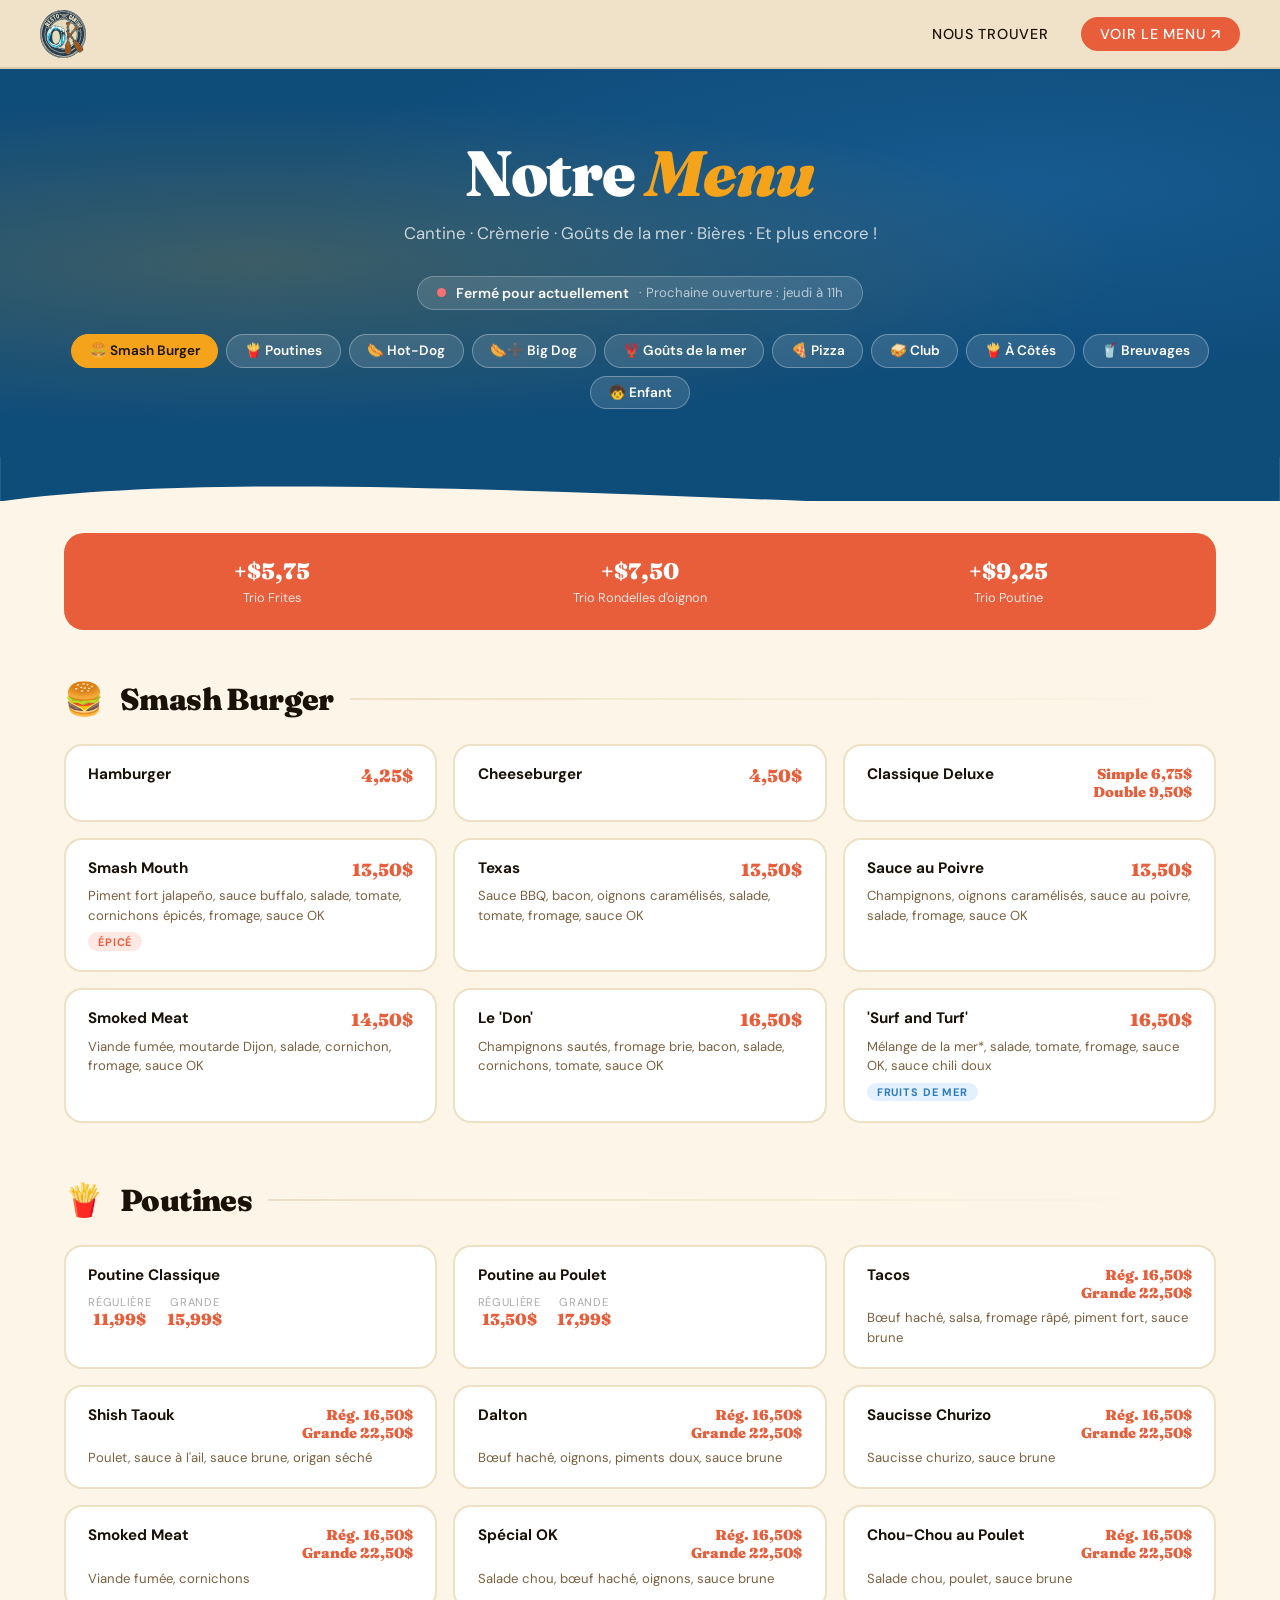
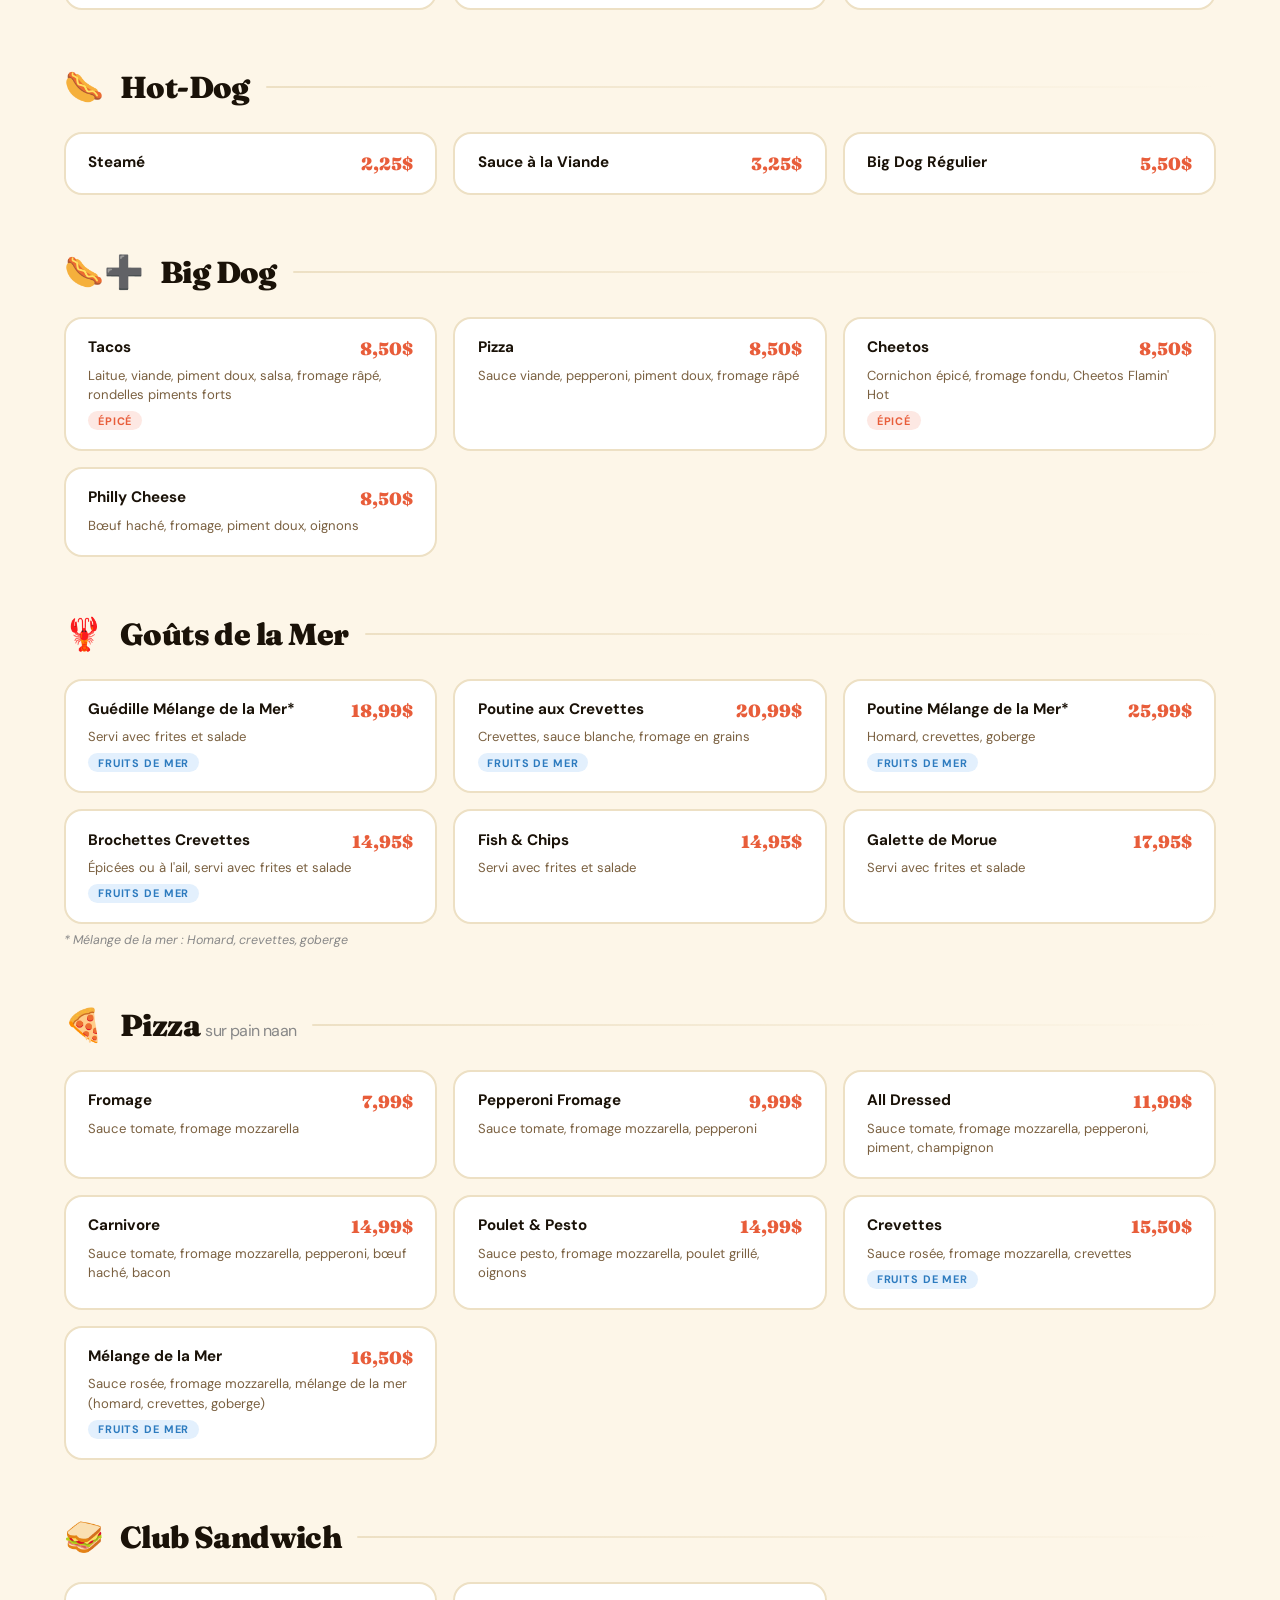
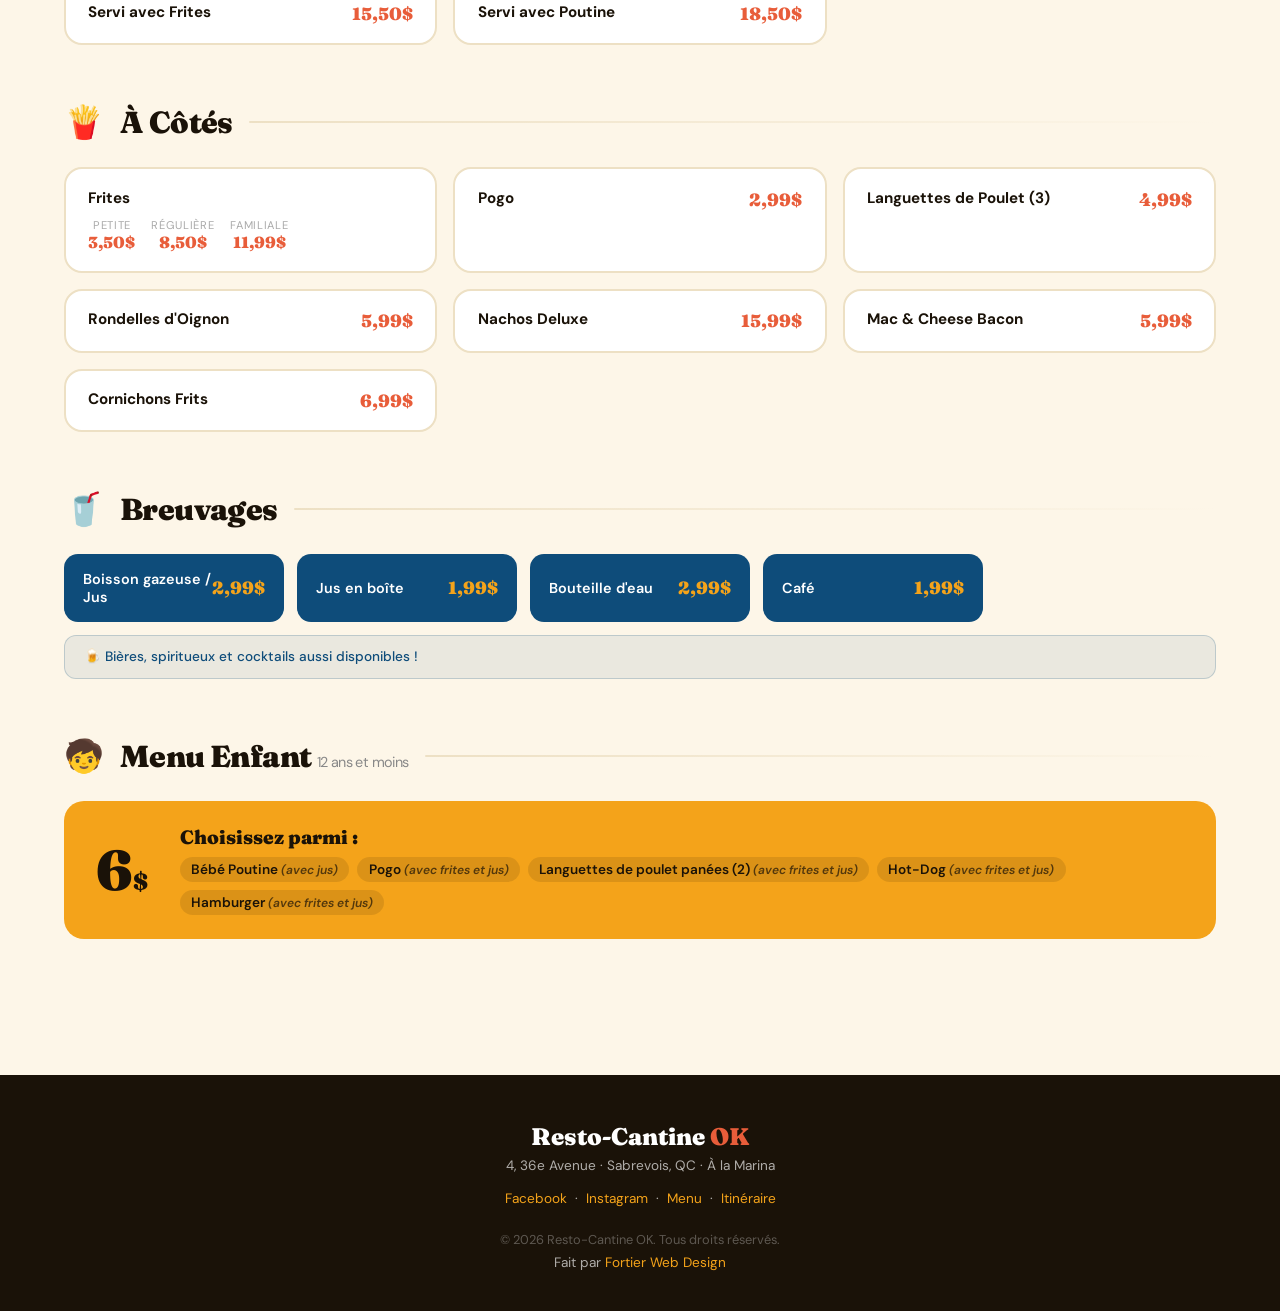
==== commit afea9583: "5.0" ====
--- a/menu.html
+++ b/menu.html
@@ -554,10 +554,10 @@
     </style>
 
     <link rel="icon" type="image/png" href="/my-favicon/favicon-96x96.png" sizes="96x96" />
-<link rel="icon" type="image/svg+xml" href="/my-favicon/favicon.svg" />
-<link rel="shortcut icon" href="/my-favicon/favicon.ico" />
-<link rel="apple-touch-icon" sizes="180x180" href="/my-favicon/apple-touch-icon.png" />
-<link rel="manifest" href="/my-favicon/site.webmanifest" />
+    <link rel="icon" type="image/svg+xml" href="/my-favicon/favicon.svg" />
+    <link rel="shortcut icon" href="/my-favicon/favicon.ico" />
+    <link rel="apple-touch-icon" sizes="180x180" href="/my-favicon/apple-touch-icon.png" />
+    <link rel="manifest" href="/my-favicon/site.webmanifest" />
 
 </head>
 
@@ -565,7 +565,7 @@
 
     <!-- NAV -->
     <nav>
-        <a class="logo" href="#top">
+        <a class="logo" href="https://resto-cantine-ok.ca">
             <img src="assets/Logo1.6AvecFond.svg" alt="Resto-Cantine OK"
                 style="height:48px;width:auto;display:block;" />
         </a>
@@ -574,7 +574,7 @@
         <label for="menu-toggle" class="burger-label">☰</label>
 
         <ul>
-            <li><a href="#grill" class="nav-link">Menu</a></li>
+
             <li><a href="#contact" class="nav-link">Nous trouver</a></li>
             <li><a class="nav-cta nav-link" href="https://resto-cantine-ok.ca/menu">Voir le Menu ↗</a></li>
         </ul>
@@ -584,7 +584,14 @@
     <div class="menu-hero">
         <div class="menu-hero-inner">
             <h1>Notre <em>Menu</em></h1>
-            <p>Cantine · Crèmerie · Goûts de la mer · Et plus encore !</p>
+            <p>Cantine · Crèmerie · Goûts de la mer · Bières · Et plus encore !</p>
+
+            <div id="ok-status-bar"
+                style="display:inline-flex; align-items:center; gap:10px; background:rgba(255,255,255,0.12); border:1.5px solid rgba(255,255,255,0.25); border-radius:100px; padding:0.45rem 1.2rem; margin-bottom:1.5rem;">
+                <div id="ok-dot" style="width:9px; height:9px; border-radius:50%; flex-shrink:0;"></div>
+                <span id="ok-label" style="font-size:0.88rem; font-weight:600; color:#fff;"></span>
+                <span id="ok-next" style="font-size:0.82rem; color:rgba(255,255,255,0.65);"></span>
+            </div>
 
             <div class="filter-tabs">
                 <a class="tab-btn active" href="#smash">🍔 Smash Burger</a>
@@ -1045,7 +1052,7 @@
     <!-- FOOTER -->
     <footer>
         <p class="footer-logo">Resto-Cantine <span>OK</span></p>
-        <p>4B, 36e Avenue · Sabrevois, QC · À la Marina</p>
+        <p>4, 36e Avenue · Sabrevois, QC · À la Marina</p>
         <p style="margin-top:1rem">
             <a href="https://www.facebook.com/share/1KRWphJnM5/?mibextid=wwXIfr" target="_blank">Facebook</a>
             &nbsp;·&nbsp;
@@ -1058,27 +1065,65 @@
         </p>
         <p style="margin-top:1.5rem; opacity:0.45; font-size:0.8rem">© 2026 Resto-Cantine OK. Tous droits réservés.</p>
         <p>
-            Fait par <a href="fortierwebdesign.ca>"> Fortier Web Design </a>
+            Fait par <a href="https://fortierwebdesign.ca"> Fortier Web Design </a>
         </p>
     </footer>
 
 
 
     <script>
-  // On récupère la case à cocher qui contrôle l'affichage du menu
-  const menuToggle = document.getElementById('menu-toggle');
-  // On récupère tous les liens du menu de navigation
-  const navLinks = document.querySelectorAll('.nav-link');
-
-  // Pour chaque lien, on écoute le clic
-  navLinks.forEach(link => {
-    link.addEventListener('click', () => {
-      // Dès qu'on clique, on décoche la case pour fermer le menu sur mobile
-      if (menuToggle) {
-        menuToggle.checked = false;
-      }
-    });
-  });
+        // On récupère la case à cocher qui contrôle l'affichage du menu
+        const menuToggle = document.getElementById('menu-toggle');
+        // On récupère tous les liens du menu de navigation
+        const navLinks = document.querySelectorAll('.nav-link');
+
+        // Pour chaque lien, on écoute le clic
+        navLinks.forEach(link => {
+            link.addEventListener('click', () => {
+                // Dès qu'on clique, on décoche la case pour fermer le menu sur mobile
+                if (menuToggle) {
+                    menuToggle.checked = false;
+                }
+            });
+        });
+    </script>
+
+    <script>
+(function() {
+    const HOURS = {
+        0: { label: 'Dimanche', open: 11, close: 19 },
+        4: { label: 'Jeudi',    open: 11, close: 19 },
+        5: { label: 'Vendredi', open: 11, close: 21 },
+        6: { label: 'Samedi',   open: 11, close: 21 }
+    };
+    const JOURS = ['Dimanche','Lundi','Mardi','Mercredi','Jeudi','Vendredi','Samedi'];
+
+    const now   = new Date();
+    const day   = now.getDay();
+    const hour  = now.getHours() + now.getMinutes() / 60;
+    const today = HOURS[day];
+
+    const dot   = document.getElementById('ok-dot');
+    const label = document.getElementById('ok-label');
+    const next  = document.getElementById('ok-next');
+
+    if (today && hour >= today.open && hour < today.close) {
+        dot.style.background = '#4ade80';
+        label.textContent = 'Ouvert maintenant';
+        next.textContent  = '· Ferme à ' + today.close + 'h';
+    } else {
+        dot.style.background = '#f87171';
+        label.textContent = 'Fermé pour actuellement';
+        for (let i = 1; i <= 7; i++) {
+            const nd = HOURS[(day + i) % 7];
+            if (nd) {
+                const nl = i === 1 ? 'demain' : JOURS[(day + i) % 7].toLowerCase();
+                next.textContent = '· Prochaine ouverture : ' + nl + ' à ' + nd.open + 'h';
+                break;
+            }
+        }
+    }
+})();
 </script>
 </body>
 
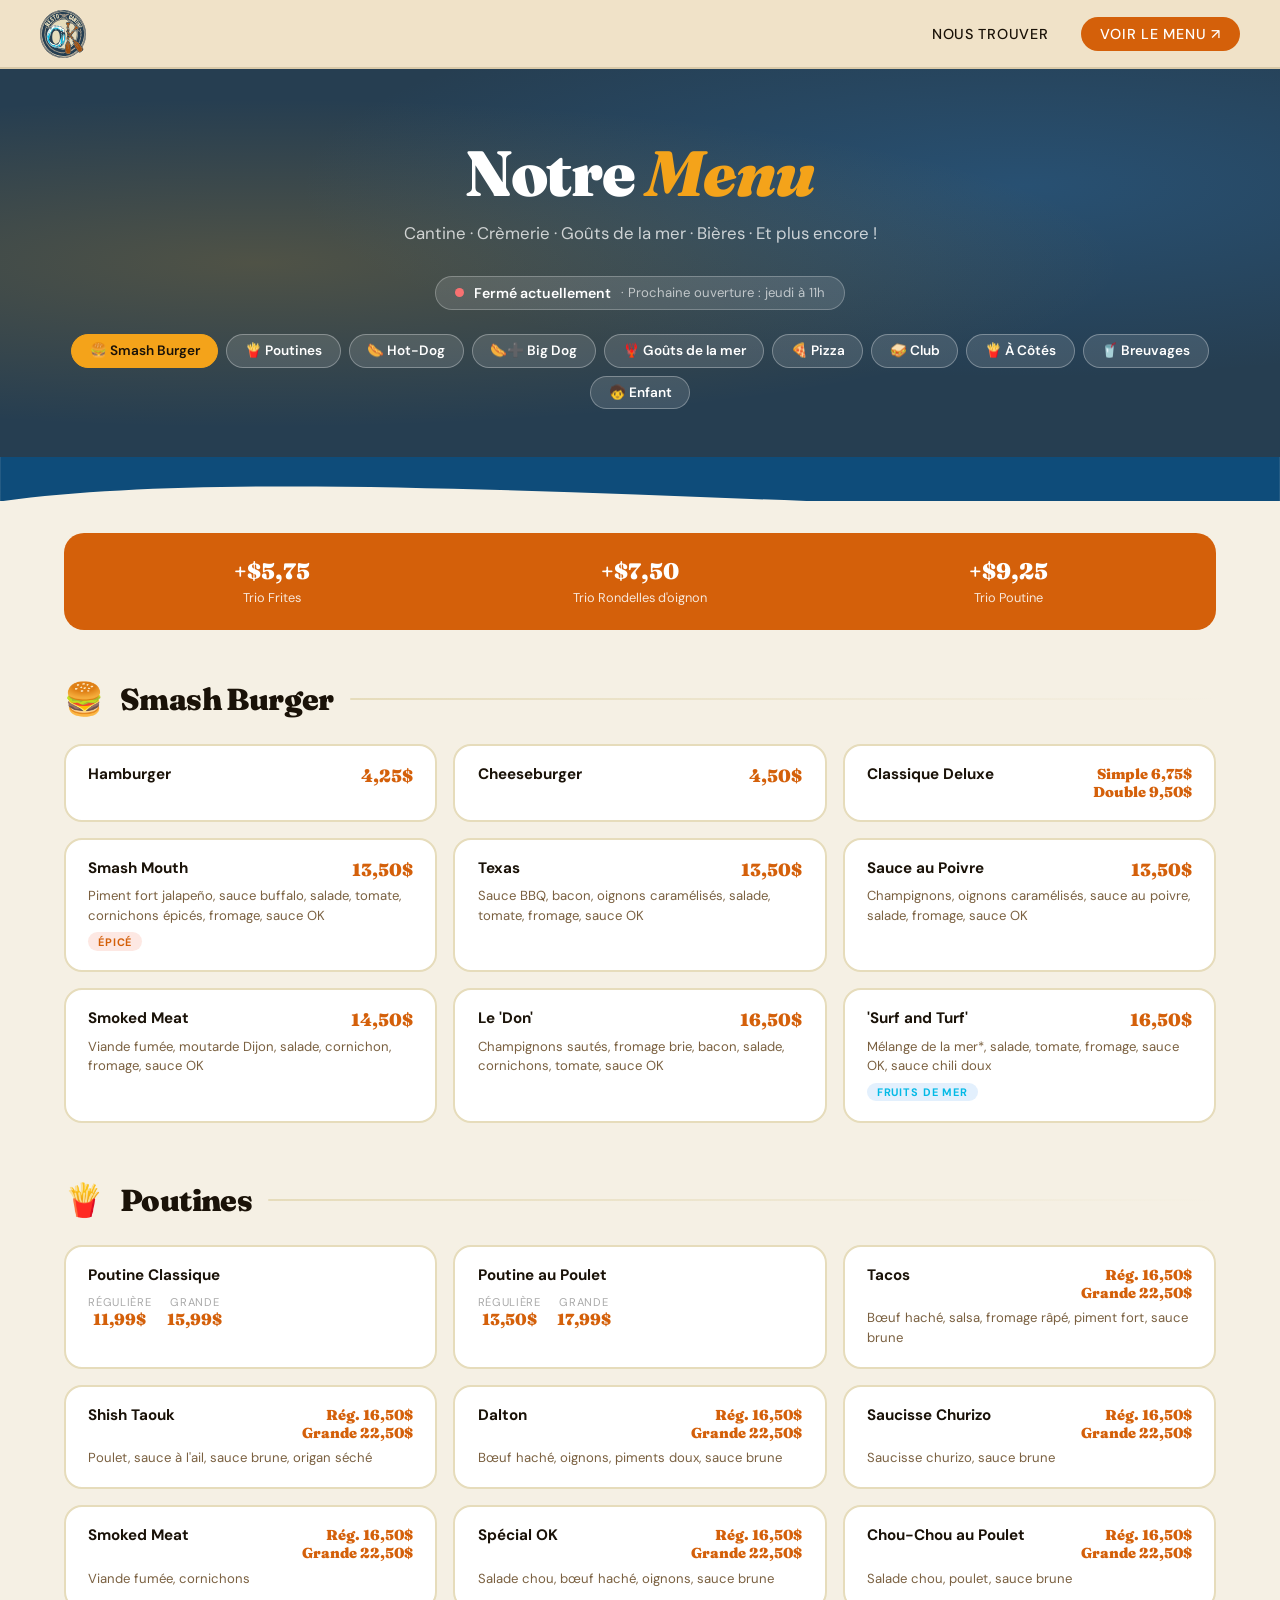
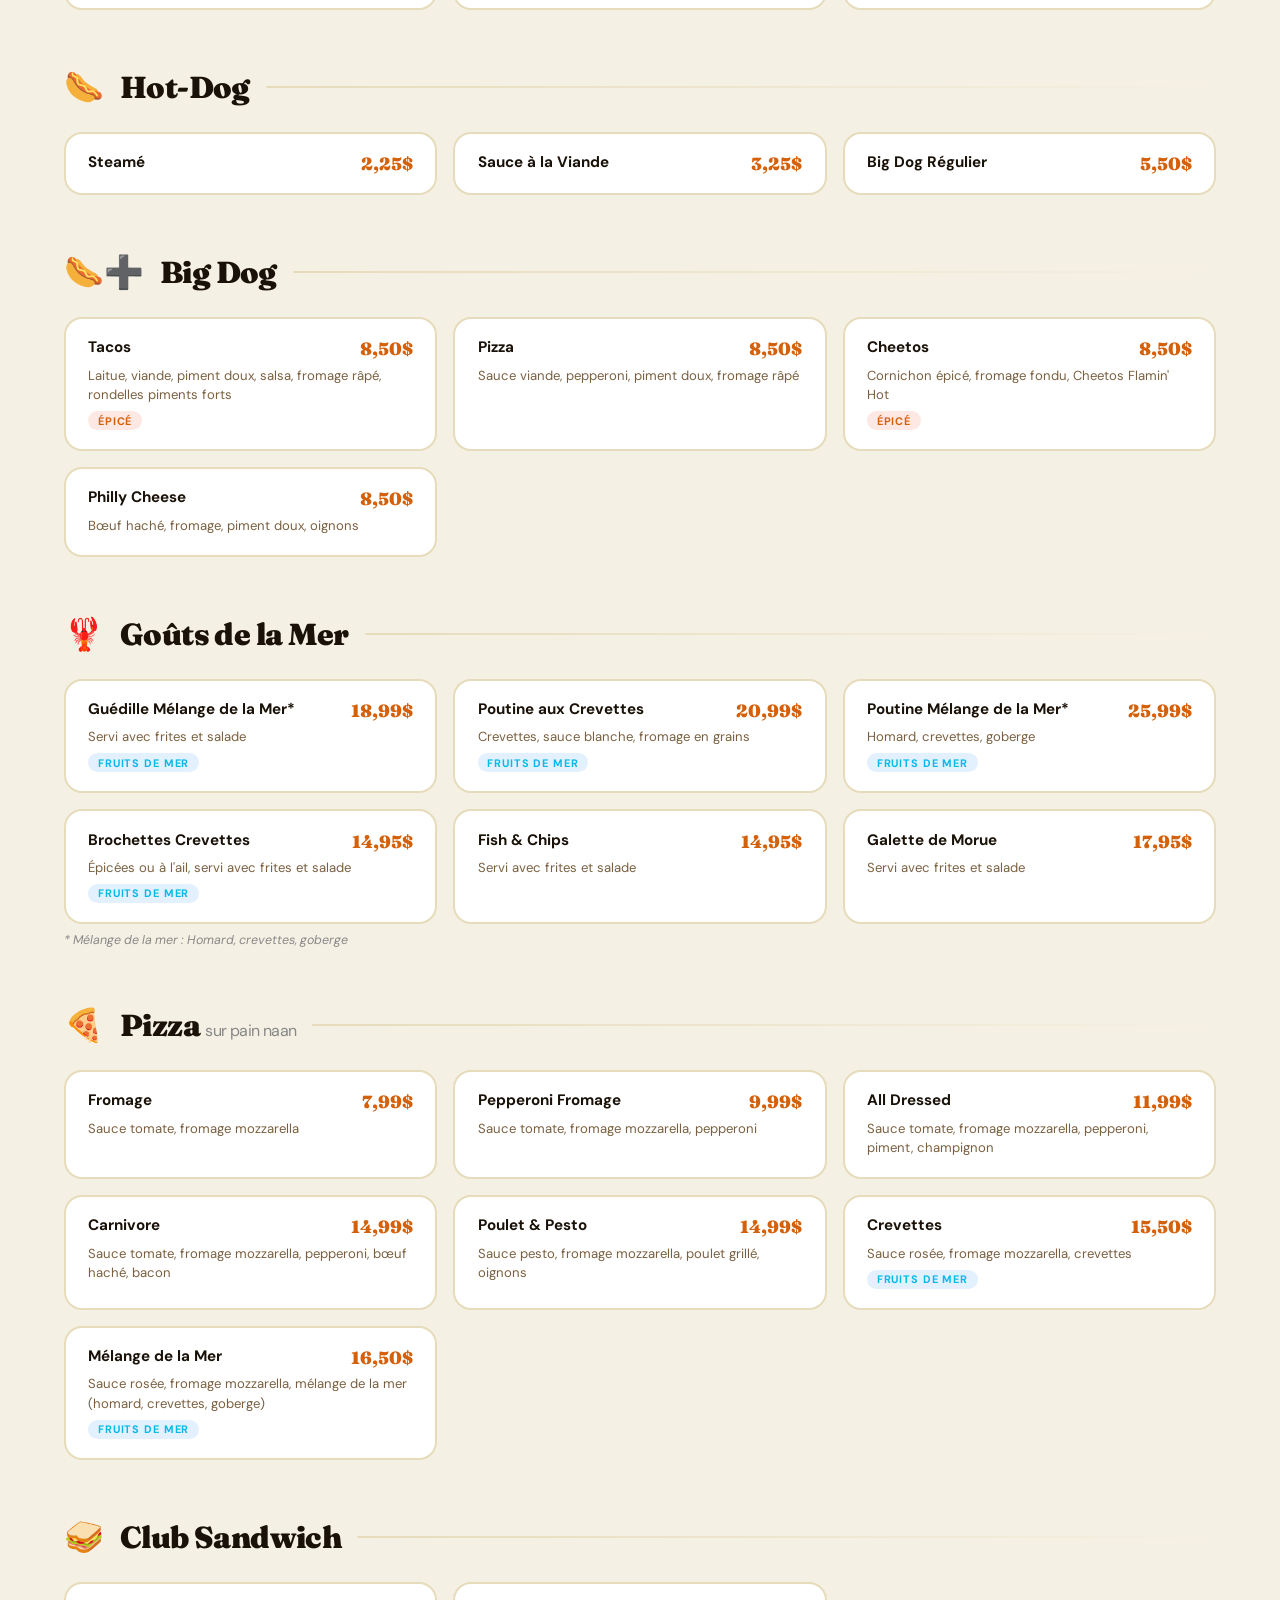
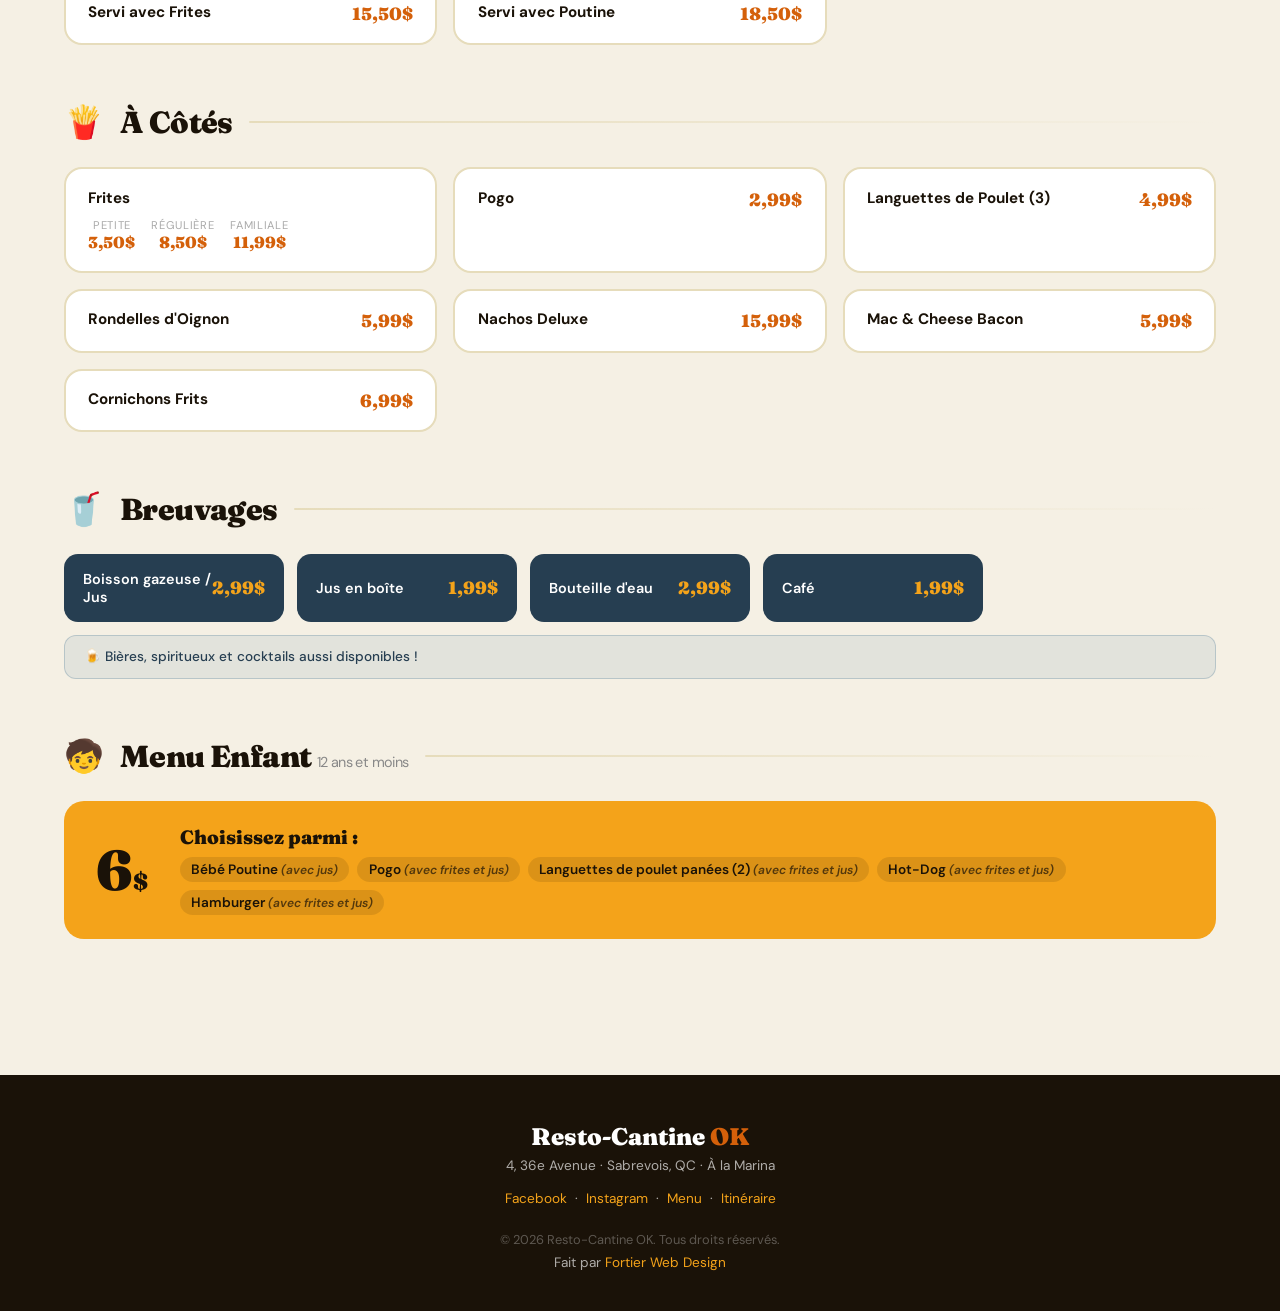
==== commit c3bad489: "Update menu.html" ====
--- a/menu.html
+++ b/menu.html
@@ -22,11 +22,16 @@
 
         :root {
             --sun: #F4A31A;
-            --coral: #E85D3A;
-            --sky: #2D7BBF;
-            --water: #0E4C7A;
-            --cream: #FDF6E8;
-            --sand: #EDE0C4;
+            --coral: #D4600A;
+            /* était #E85D3A */
+            --sky: #04bae6;
+            /* était #2D7BBF */
+            --water: #263e51;
+            /* était #0E4C7A */
+            --cream: #F5F0E4;
+            /* était #FDF6E8 */
+            --sand: #e6dcbb;
+            /* était #EDE0C4 */
             --dark: #1A1208;
             --white: #FFFFFF;
             --r: Fraunces, Georgia, serif;
@@ -1089,42 +1094,42 @@
     </script>
 
     <script>
-(function() {
-    const HOURS = {
-        0: { label: 'Dimanche', open: 11, close: 19 },
-        4: { label: 'Jeudi',    open: 11, close: 19 },
-        5: { label: 'Vendredi', open: 11, close: 21 },
-        6: { label: 'Samedi',   open: 11, close: 21 }
-    };
-    const JOURS = ['Dimanche','Lundi','Mardi','Mercredi','Jeudi','Vendredi','Samedi'];
-
-    const now   = new Date();
-    const day   = now.getDay();
-    const hour  = now.getHours() + now.getMinutes() / 60;
-    const today = HOURS[day];
-
-    const dot   = document.getElementById('ok-dot');
-    const label = document.getElementById('ok-label');
-    const next  = document.getElementById('ok-next');
-
-    if (today && hour >= today.open && hour < today.close) {
-        dot.style.background = '#4ade80';
-        label.textContent = 'Ouvert maintenant';
-        next.textContent  = '· Ferme à ' + today.close + 'h';
-    } else {
-        dot.style.background = '#f87171';
-        label.textContent = 'Fermé pour actuellement';
-        for (let i = 1; i <= 7; i++) {
-            const nd = HOURS[(day + i) % 7];
-            if (nd) {
-                const nl = i === 1 ? 'demain' : JOURS[(day + i) % 7].toLowerCase();
-                next.textContent = '· Prochaine ouverture : ' + nl + ' à ' + nd.open + 'h';
-                break;
+        (function () {
+            const HOURS = {
+                0: { label: 'Dimanche', open: 11, close: 19 },
+                4: { label: 'Jeudi', open: 11, close: 19 },
+                5: { label: 'Vendredi', open: 11, close: 21 },
+                6: { label: 'Samedi', open: 11, close: 21 }
+            };
+            const JOURS = ['Dimanche', 'Lundi', 'Mardi', 'Mercredi', 'Jeudi', 'Vendredi', 'Samedi'];
+
+            const now = new Date();
+            const day = now.getDay();
+            const hour = now.getHours() + now.getMinutes() / 60;
+            const today = HOURS[day];
+
+            const dot = document.getElementById('ok-dot');
+            const label = document.getElementById('ok-label');
+            const next = document.getElementById('ok-next');
+
+            if (today && hour >= today.open && hour < today.close) {
+                dot.style.background = '#4ade80';
+                label.textContent = 'Ouvert maintenant';
+                next.textContent = '· Ferme à ' + today.close + 'h';
+            } else {
+                dot.style.background = '#f87171';
+                label.textContent = 'Fermé actuellement';
+                for (let i = 1; i <= 7; i++) {
+                    const nd = HOURS[(day + i) % 7];
+                    if (nd) {
+                        const nl = i === 1 ? 'demain' : JOURS[(day + i) % 7].toLowerCase();
+                        next.textContent = '· Prochaine ouverture : ' + nl + ' à ' + nd.open + 'h';
+                        break;
+                    }
+                }
             }
-        }
-    }
-})();
-</script>
+        })();
+    </script>
 </body>
 
 </html>
